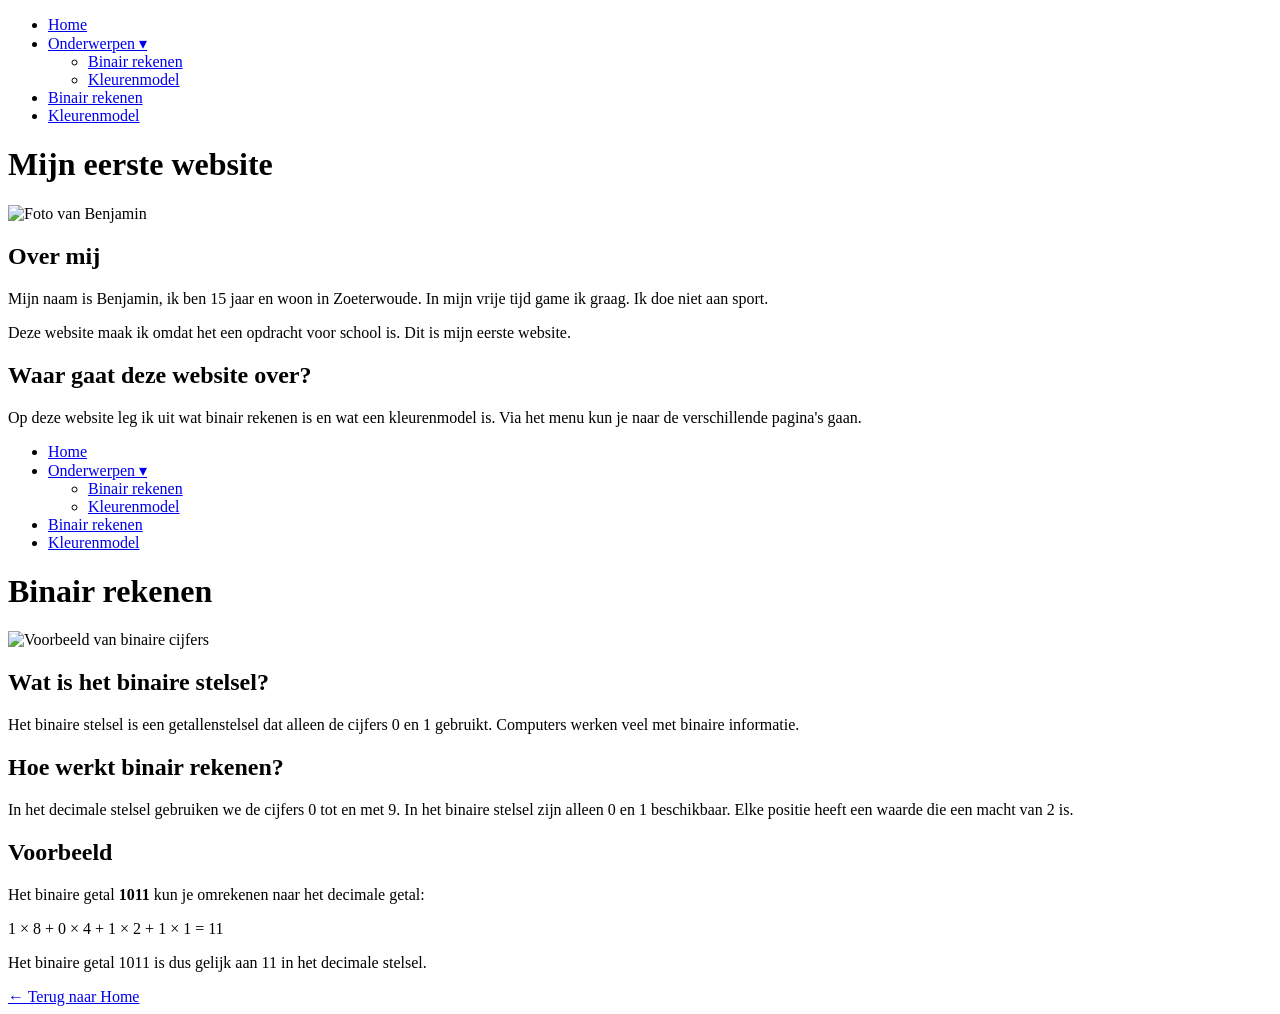
==== index.html @ 1ccac8a2 "Refactor index.html structure and content" ====
<!DOCTYPE html>
<html lang="nl">
<head>
    <meta charset="UTF-8">
    <meta name="viewport" content="width=device-width, initial-scale=1.0">
    <title>Mijn eerste website - Benjamin</title>
    <link rel="stylesheet" type="text/css" href="opmaak.css">
</head>
<body>
    <!-- Dit is het bovenmenu van de website -->
    <nav class="menu">
        <ul>
            <li><a href="index.html">Home</a></li>

            <!-- Dit is het dropdownmenu met de twee onderwerpen -->
            <li class="dropdown">
                <a href="#">Onderwerpen ▾</a>
                <ul class="dropdown-content">
                    <li><a href="binairstelsel.html">Binair rekenen</a></li>
                    <li><a href="kleurmodellen.html">Kleurenmodel</a></li>
                </ul>
            </li>

            <li><a href="binairstelsel.html">Binair rekenen</a></li>
            <li><a href="kleurmodellen.html">Kleurenmodel</a></li>
        </ul>
    </nav>

    <!-- Dit is de inhoud van de homepage -->
    <main class="container">
        <h1>Mijn eerste website</h1>

        <img src="afbeeldingen/benjamin.jpg" alt="Foto van Benjamin" class="foto">

        <h2>Over mij</h2>
        <p>
            Mijn naam is Benjamin, ik ben 15 jaar en woon in Zoeterwoude.
            In mijn vrije tijd game ik graag. Ik doe niet aan sport.
        </p>

        <p>
            Deze website maak ik omdat het een opdracht voor school is.
            Dit is mijn eerste website.
        </p>

        <h2>Waar gaat deze website over?</h2>
        <p>
            Op deze website leg ik uit wat binair rekenen is en wat
            een kleurenmodel is. Via het menu kun je naar de verschillende
            pagina's gaan.
        </p>
        <!DOCTYPE html>
<html lang="nl">
<head>
    <meta charset="UTF-8">
    <meta name="viewport" content="width=device-width, initial-scale=1.0">
    <title>Binair rekenen - Benjamin</title>
    <link rel="stylesheet" type="text/css" href="opmaak.css">
</head>
<body>
    <!-- Dit is het bovenmenu van de website -->
    <nav class="menu">
        <ul>
            <li><a href="index.html">Home</a></li>

            <!-- Dit is het dropdownmenu met de twee onderwerpen -->
            <li class="dropdown">
                <a href="#">Onderwerpen ▾</a>
                <ul class="dropdown-content">
                    <li><a href="binairstelsel.html">Binair rekenen</a></li>
                    <li><a href="kleurmodellen.html">Kleurenmodel</a></li>
                </ul>
            </li>

            <li><a href="binairstelsel.html">Binair rekenen</a></li>
            <li><a href="kleurmodellen.html">Kleurenmodel</a></li>
        </ul>
    </nav>

    <!-- Dit is de inhoud van de pagina over binair rekenen -->
    <main class="container">
        <h1>Binair rekenen</h1>

        <img src="afbeeldingen/binair.jpg" alt="Voorbeeld van binaire cijfers" class="onderwerp-foto">

        <h2>Wat is het binaire stelsel?</h2>
        <p>
            Het binaire stelsel is een getallenstelsel dat alleen de cijfers
            0 en 1 gebruikt. Computers werken veel met binaire informatie.
        </p>

        <h2>Hoe werkt binair rekenen?</h2>
        <p>
            In het decimale stelsel gebruiken we de cijfers 0 tot en met 9.
            In het binaire stelsel zijn alleen 0 en 1 beschikbaar.
            Elke positie heeft een waarde die een macht van 2 is.
        </p>

        <h2>Voorbeeld</h2>
        <p>
            Het binaire getal <strong>1011</strong> kun je omrekenen naar
            het decimale getal:
        </p>

        <p class="voorbeeld">
            1 × 8 + 0 × 4 + 1 × 2 + 1 × 1 = 11
        </p>

        <p>
            Het binaire getal 1011 is dus gelijk aan 11 in het decimale stelsel.
        </p>

        <!-- Link terug naar de homepage -->
        <a class="terug-link" href="index.html">← Terug naar Home</a>
    </main>
</body>
</html>
    </main>
</body>
</html>
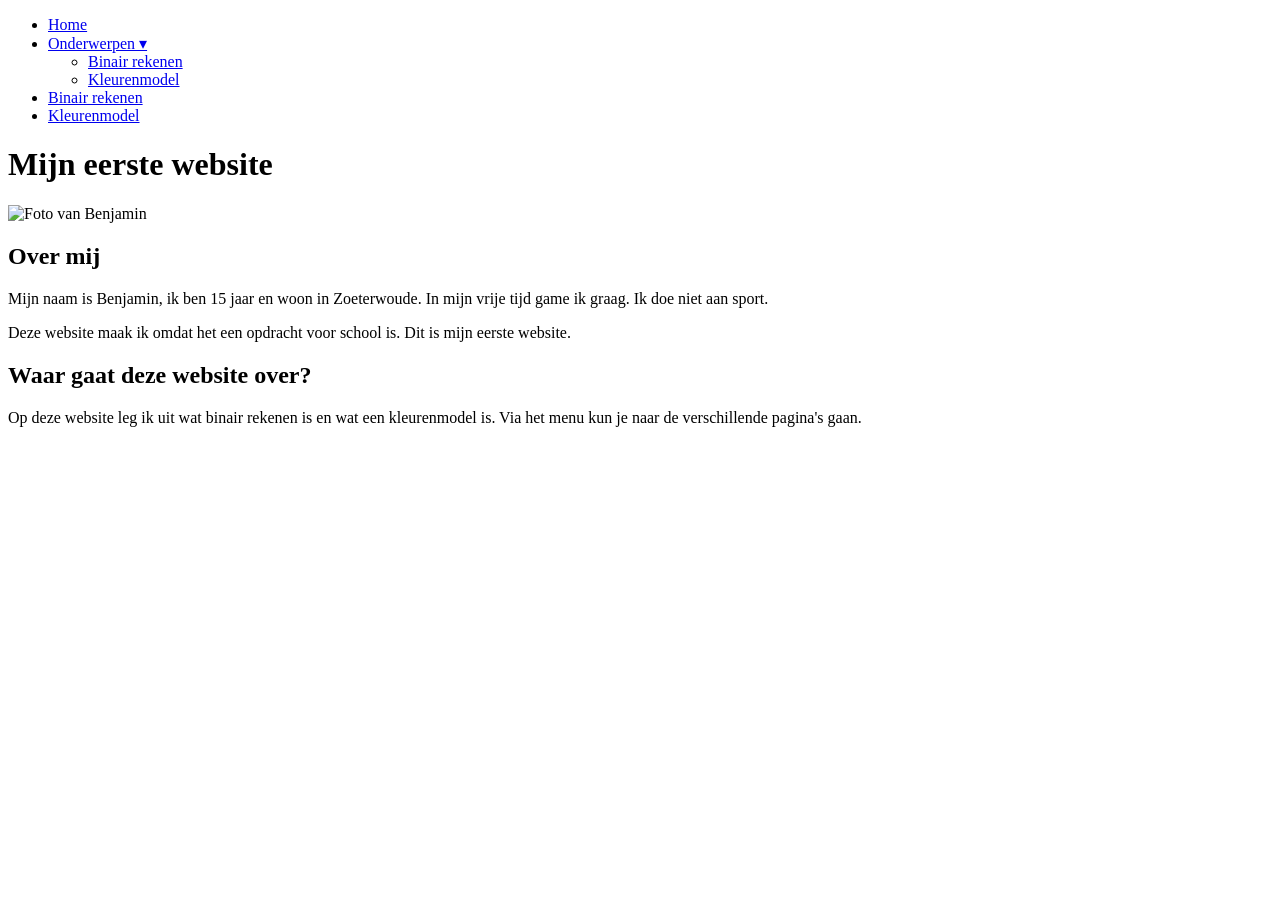
==== commit 5fa0e7a5: "Update index.html" ====
--- a/index.html
+++ b/index.html
@@ -49,73 +49,6 @@
             een kleurenmodel is. Via het menu kun je naar de verschillende
             pagina's gaan.
         </p>
-        <!DOCTYPE html>
-<html lang="nl">
-<head>
-    <meta charset="UTF-8">
-    <meta name="viewport" content="width=device-width, initial-scale=1.0">
-    <title>Binair rekenen - Benjamin</title>
-    <link rel="stylesheet" type="text/css" href="opmaak.css">
-</head>
-<body>
-    <!-- Dit is het bovenmenu van de website -->
-    <nav class="menu">
-        <ul>
-            <li><a href="index.html">Home</a></li>
-
-            <!-- Dit is het dropdownmenu met de twee onderwerpen -->
-            <li class="dropdown">
-                <a href="#">Onderwerpen ▾</a>
-                <ul class="dropdown-content">
-                    <li><a href="binairstelsel.html">Binair rekenen</a></li>
-                    <li><a href="kleurmodellen.html">Kleurenmodel</a></li>
-                </ul>
-            </li>
-
-            <li><a href="binairstelsel.html">Binair rekenen</a></li>
-            <li><a href="kleurmodellen.html">Kleurenmodel</a></li>
-        </ul>
-    </nav>
-
-    <!-- Dit is de inhoud van de pagina over binair rekenen -->
-    <main class="container">
-        <h1>Binair rekenen</h1>
-
-        <img src="afbeeldingen/binair.jpg" alt="Voorbeeld van binaire cijfers" class="onderwerp-foto">
-
-        <h2>Wat is het binaire stelsel?</h2>
-        <p>
-            Het binaire stelsel is een getallenstelsel dat alleen de cijfers
-            0 en 1 gebruikt. Computers werken veel met binaire informatie.
-        </p>
-
-        <h2>Hoe werkt binair rekenen?</h2>
-        <p>
-            In het decimale stelsel gebruiken we de cijfers 0 tot en met 9.
-            In het binaire stelsel zijn alleen 0 en 1 beschikbaar.
-            Elke positie heeft een waarde die een macht van 2 is.
-        </p>
-
-        <h2>Voorbeeld</h2>
-        <p>
-            Het binaire getal <strong>1011</strong> kun je omrekenen naar
-            het decimale getal:
-        </p>
-
-        <p class="voorbeeld">
-            1 × 8 + 0 × 4 + 1 × 2 + 1 × 1 = 11
-        </p>
-
-        <p>
-            Het binaire getal 1011 is dus gelijk aan 11 in het decimale stelsel.
-        </p>
-
-        <!-- Link terug naar de homepage -->
-        <a class="terug-link" href="index.html">← Terug naar Home</a>
     </main>
 </body>
 </html>
-    </main>
-</body>
-</html>
-
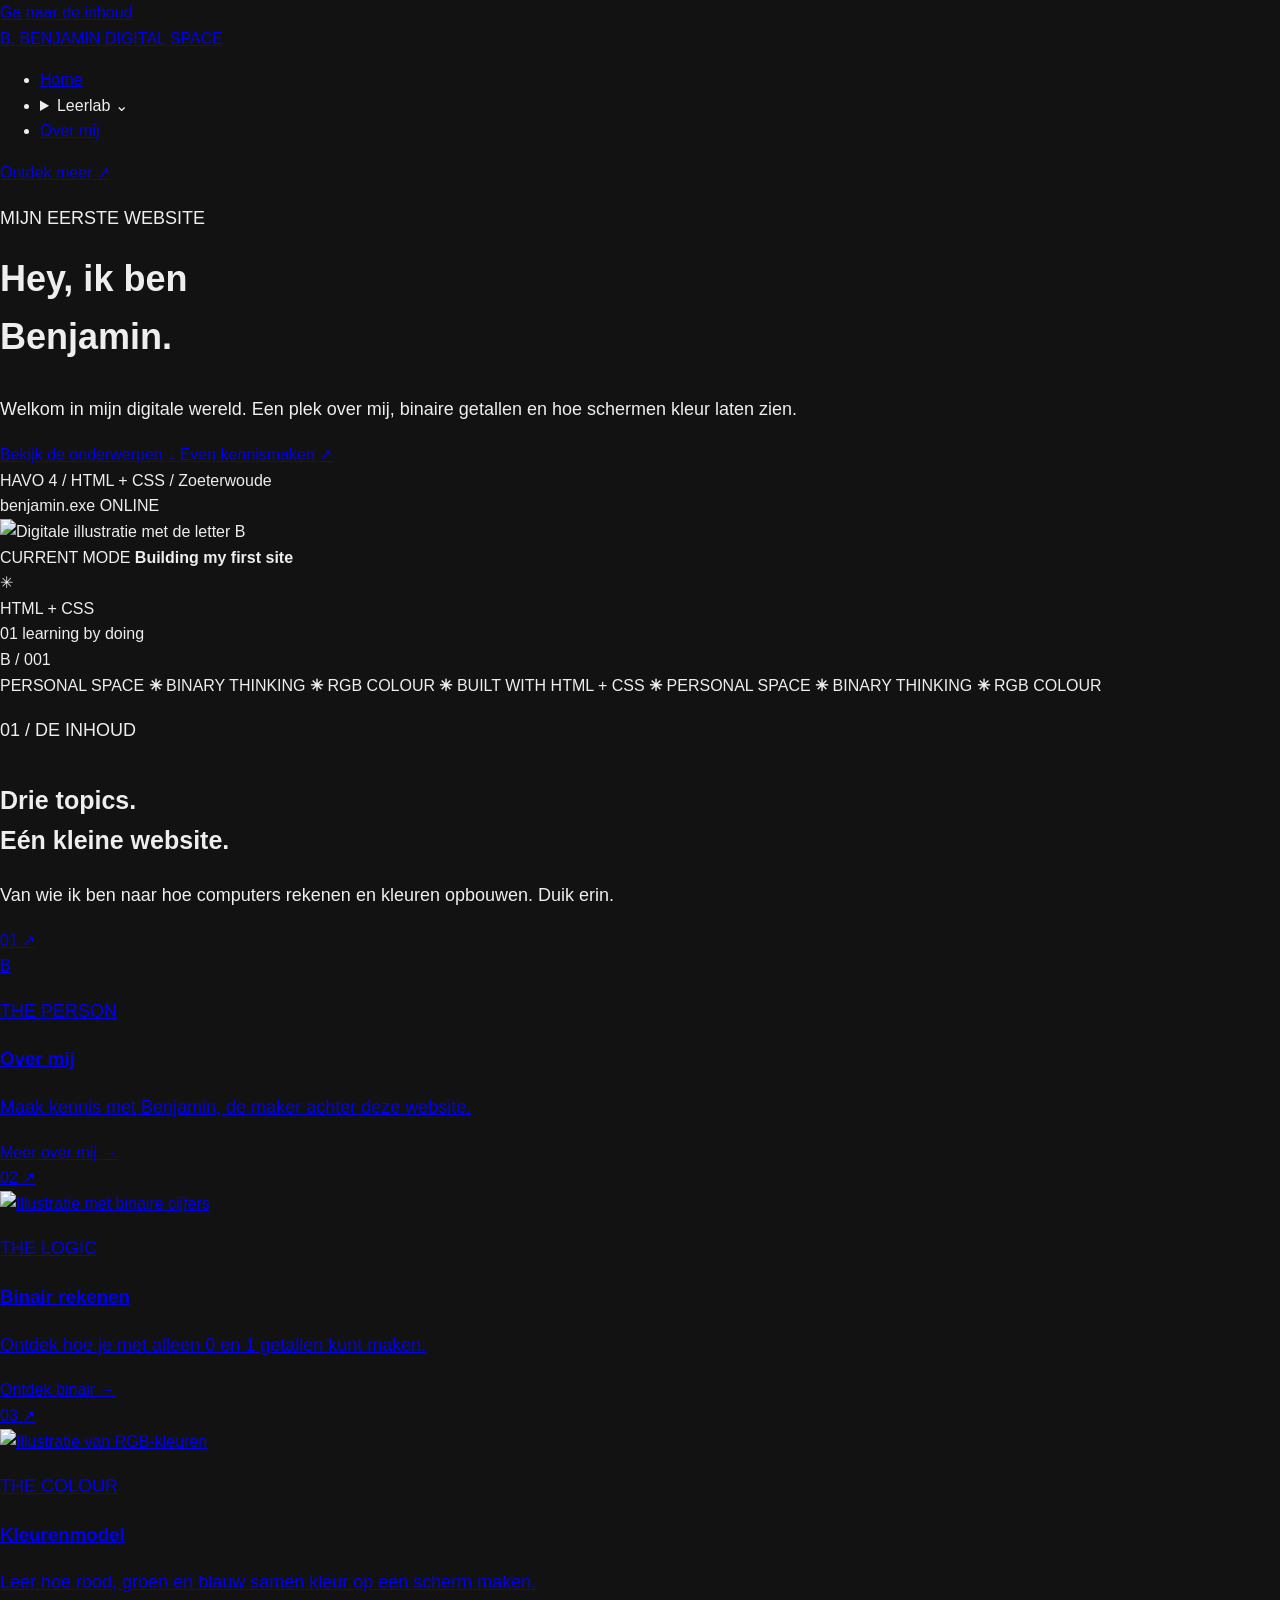
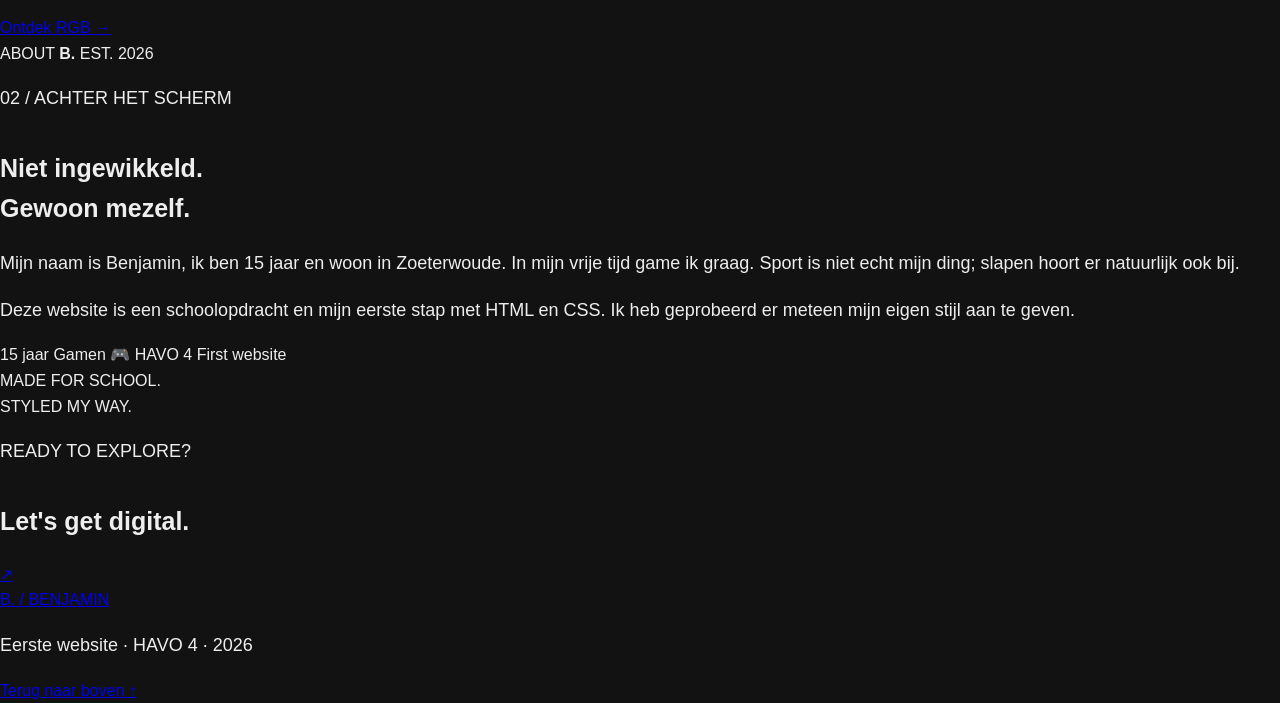
==== commit 649b6cd6: "Revise index.html for better structure and SEO Updated the HTML structure, added meta description, a" ====
--- a/index.html
+++ b/index.html
@@ -3,52 +3,376 @@
 <head>
     <meta charset="UTF-8">
     <meta name="viewport" content="width=device-width, initial-scale=1.0">
-    <title>Mijn eerste website - Benjamin</title>
+    <meta name="description" content="De eerste website van Benjamin: over mij, binair rekenen en RGB-kleurenmodellen.">
+    <title>Benjamin — mijn digitale wereld</title>
+
+    <!-- Link naar het aparte CSS-bestand -->
     <link rel="stylesheet" type="text/css" href="opmaak.css">
 </head>
 <body>
-    <!-- Dit is het bovenmenu van de website -->
-    <nav class="menu">
-        <ul>
-            <li><a href="index.html">Home</a></li>
-
-            <!-- Dit is het dropdownmenu met de twee onderwerpen -->
-            <li class="dropdown">
-                <a href="#">Onderwerpen ▾</a>
-                <ul class="dropdown-content">
-                    <li><a href="binairstelsel.html">Binair rekenen</a></li>
-                    <li><a href="kleurmodellen.html">Kleurenmodel</a></li>
-                </ul>
-            </li>
-
-            <li><a href="binairstelsel.html">Binair rekenen</a></li>
-            <li><a href="kleurmodellen.html">Kleurenmodel</a></li>
-        </ul>
-    </nav>
-
-    <!-- Dit is de inhoud van de homepage -->
-    <main class="container">
-        <h1>Mijn eerste website</h1>
-
-        <img src="afbeeldingen/benjamin.jpg" alt="Foto van Benjamin" class="foto">
-
-        <h2>Over mij</h2>
-        <p>
-            Mijn naam is Benjamin, ik ben 15 jaar en woon in Zoeterwoude.
-            In mijn vrije tijd game ik graag. Ik doe niet aan sport.
-        </p>
-
-        <p>
-            Deze website maak ik omdat het een opdracht voor school is.
-            Dit is mijn eerste website.
-        </p>
-
-        <h2>Waar gaat deze website over?</h2>
-        <p>
-            Op deze website leg ik uit wat binair rekenen is en wat
-            een kleurenmodel is. Via het menu kun je naar de verschillende
-            pagina's gaan.
-        </p>
+
+    <!-- Link waarmee je direct naar de inhoud kunt gaan -->
+    <a class="skip-link" href="#inhoud">Ga naar de inhoud</a>
+
+    <!-- Het bovenmenu van de website -->
+    <header class="site-header">
+        <nav class="nav container-wide" aria-label="Hoofdnavigatie">
+
+            <a class="brand" href="index.html">
+                <span class="brand-mark">B<span>.</span></span>
+                <span class="brand-name">
+                    BENJAMIN
+                    <span class="brand-caption">DIGITAL SPACE</span>
+                </span>
+            </a>
+
+            <ul class="nav-links">
+                <li>
+                    <a class="nav-link active" href="index.html">
+                        Home
+                    </a>
+                </li>
+
+                <!-- Dropdownmenu met de twee onderwerpen -->
+                <li class="nav-dropdown">
+                    <details class="dropdown">
+                        <summary class="nav-link">
+                            Leerlab
+                            <span class="chevron" aria-hidden="true">⌄</span>
+                        </summary>
+
+                        <ul class="dropdown-menu">
+                            <li>
+                                <a href="binairstelsel.html">
+                                    <span class="dropdown-icon">01</span>
+                                    <span>
+                                        <strong>Binair rekenen</strong>
+                                        <small>Denken in nullen en enen</small>
+                                    </span>
+                                </a>
+                            </li>
+
+                            <li>
+                                <a href="kleurmodellen.html">
+                                    <span class="dropdown-icon">02</span>
+                                    <span>
+                                        <strong>Kleurenmodel</strong>
+                                        <small>Hoe RGB kleur maakt</small>
+                                    </span>
+                                </a>
+                            </li>
+                        </ul>
+                    </details>
+                </li>
+
+                <li>
+                    <a class="nav-link" href="#over">Over mij</a>
+                </li>
+            </ul>
+
+            <a class="nav-cta" href="#onderwerpen">
+                Ontdek meer <span aria-hidden="true">↗</span>
+            </a>
+
+        </nav>
+    </header>
+
+    <main id="inhoud">
+
+        <!-- Introductie op de homepage -->
+        <section class="hero container-wide">
+
+            <div class="hero-copy">
+                <p class="eyebrow">
+                    <span class="status-dot"></span>
+                    MIJN EERSTE WEBSITE
+                    <span class="eyebrow-line"></span>
+                </p>
+
+                <h1>
+                    Hey, ik ben<br>
+                    <span class="gradient-text">Benjamin.</span>
+                </h1>
+
+                <p class="hero-lead">
+                    Welkom in mijn digitale wereld.
+                    Een plek over mij, binaire getallen en hoe schermen
+                    kleur laten zien.
+                </p>
+
+                <div class="hero-actions">
+                    <a class="button button-primary" href="#onderwerpen">
+                        Bekijk de onderwerpen <span aria-hidden="true">↓</span>
+                    </a>
+
+                    <a class="text-link" href="#over">
+                        Even kennismaken <span aria-hidden="true">↗</span>
+                    </a>
+                </div>
+
+                <div class="hero-meta">
+                    <span class="meta-line"></span>
+                    <span>HAVO 4</span>
+                    <span class="meta-separator">/</span>
+                    <span>HTML + CSS</span>
+                    <span class="meta-separator">/</span>
+                    <span>Zoeterwoude</span>
+                </div>
+            </div>
+
+            <!-- Decoratieve kaart met een eigen digitale illustratie -->
+            <div class="hero-art-wrap"
+                 aria-label="Digitale illustratie"
+                 role="img">
+
+                <div class="orbit orbit-one"></div>
+                <div class="orbit orbit-two"></div>
+                <div class="hero-glow"></div>
+
+                <div class="hero-art-card">
+
+                    <div class="art-card-top">
+                        <span class="window-dots">
+                            <i></i><i></i><i></i>
+                        </span>
+
+                        <span>benjamin.exe</span>
+                        <span class="live-label">ONLINE</span>
+                    </div>
+
+                    <img
+                        src="afbeeldingen/benjamin-visual.svg"
+                        alt="Digitale illustratie met de letter B"
+                    >
+
+                    <div class="art-card-bottom">
+                        <div>
+                            <span class="small-label">CURRENT MODE</span>
+                            <strong>Building my first site</strong>
+                        </div>
+
+                        <span class="sparkle">✳</span>
+                    </div>
+
+                </div>
+
+                <div class="floating-chip chip-top">
+                    <span class="chip-pip"></span>
+                    HTML <span class="chip-plus">+</span> CSS
+                </div>
+
+                <div class="floating-chip chip-bottom">
+                    <span class="binary-mini">01</span>
+                    learning by doing
+                </div>
+
+                <div class="hero-index">B / 001</div>
+            </div>
+
+        </section>
+
+        <!-- Balk met de onderwerpen van de website -->
+        <section class="ticker" aria-label="Websiteonderwerpen">
+            <div class="ticker-track">
+                <span>PERSONAL SPACE</span>
+                <b>✳</b>
+                <span>BINARY THINKING</span>
+                <b>✳</b>
+                <span>RGB COLOUR</span>
+                <b>✳</b>
+                <span>BUILT WITH HTML + CSS</span>
+                <b>✳</b>
+                <span>PERSONAL SPACE</span>
+                <b>✳</b>
+                <span>BINARY THINKING</span>
+                <b>✳</b>
+                <span>RGB COLOUR</span>
+            </div>
+        </section>
+
+        <!-- Kaarten waarmee je naar de verschillende pagina's gaat -->
+        <section class="section container-wide" id="onderwerpen">
+
+            <div class="section-heading">
+                <div>
+                    <p class="eyebrow">01 / DE INHOUD</p>
+                    <h2>
+                        Drie topics.<br>
+                        <span class="muted-heading">Eén kleine website.</span>
+                    </h2>
+                </div>
+
+                <p class="section-intro">
+                    Van wie ik ben naar hoe computers rekenen
+                    en kleuren opbouwen. Duik erin.
+                </p>
+            </div>
+
+            <div class="topic-grid">
+
+                <!-- Kaart over mij -->
+                <a class="topic-card topic-personal" href="#over">
+                    <div class="card-topline">
+                        <span class="card-number">01</span>
+                        <span class="card-arrow">↗</span>
+                    </div>
+
+                    <div class="personal-emblem">
+                        <span>B</span>
+                        <i></i><i></i><i></i>
+                    </div>
+
+                    <div class="topic-card-copy">
+                        <p class="card-kicker">THE PERSON</p>
+                        <h3>Over mij</h3>
+                        <p>
+                            Maak kennis met Benjamin, de maker
+                            achter deze website.
+                        </p>
+                        <span class="card-cta">
+                            Meer over mij <b>→</b>
+                        </span>
+                    </div>
+                </a>
+
+                <!-- Kaart over binair rekenen -->
+                <a class="topic-card topic-binary"
+                   href="binairstelsel.html">
+
+                    <div class="card-topline">
+                        <span class="card-number">02</span>
+                        <span class="card-arrow">↗</span>
+                    </div>
+
+                    <div class="binary-art">
+                        <img
+                            src="afbeeldingen/binair-visual.svg"
+                            alt="Illustratie met binaire cijfers"
+                        >
+                    </div>
+
+                    <div class="topic-card-copy">
+                        <p class="card-kicker">THE LOGIC</p>
+                        <h3>Binair rekenen</h3>
+                        <p>
+                            Ontdek hoe je met alleen 0 en 1
+                            getallen kunt maken.
+                        </p>
+                        <span class="card-cta">
+                            Ontdek binair <b>→</b>
+                        </span>
+                    </div>
+                </a>
+
+                <!-- Kaart over het RGB-kleurenmodel -->
+                <a class="topic-card topic-colour"
+                   href="kleurmodellen.html">
+
+                    <div class="card-topline">
+                        <span class="card-number">03</span>
+                        <span class="card-arrow">↗</span>
+                    </div>
+
+                    <div class="rgb-art">
+                        <img
+                            src="afbeeldingen/rgb-visual.svg"
+                            alt="Illustratie van RGB-kleuren"
+                        >
+                    </div>
+
+                    <div class="topic-card-copy">
+                        <p class="card-kicker">THE COLOUR</p>
+                        <h3>Kleurenmodel</h3>
+                        <p>
+                            Leer hoe rood, groen en blauw samen
+                            kleur op een scherm maken.
+                        </p>
+                        <span class="card-cta">
+                            Ontdek RGB <b>→</b>
+                        </span>
+                    </div>
+                </a>
+
+            </div>
+        </section>
+
+        <!-- Persoonlijke informatie over Benjamin -->
+        <section class="about-section" id="over">
+            <div class="about-inner container-wide">
+
+                <div class="about-stamp">
+                    <span>ABOUT</span>
+                    <strong>B.</strong>
+                    <span>EST. 2026</span>
+                </div>
+
+                <div class="about-copy">
+                    <p class="eyebrow">02 / ACHTER HET SCHERM</p>
+
+                    <h2>
+                        Niet ingewikkeld.<br>
+                        <span class="gradient-text">Gewoon mezelf.</span>
+                    </h2>
+
+                    <p>
+                        Mijn naam is Benjamin, ik ben 15 jaar en woon
+                        in Zoeterwoude. In mijn vrije tijd game ik graag.
+                        Sport is niet echt mijn ding; slapen hoort er
+                        natuurlijk ook bij.
+                    </p>
+
+                    <p>
+                        Deze website is een schoolopdracht en mijn
+                        eerste stap met HTML en CSS. Ik heb geprobeerd
+                        er meteen mijn eigen stijl aan te geven.
+                    </p>
+
+                    <div class="about-tags">
+                        <span>15 jaar</span>
+                        <span>Gamen 🎮</span>
+                        <span>HAVO 4</span>
+                        <span>First website</span>
+                    </div>
+                </div>
+
+                <div class="about-side-note">
+                    <span class="side-line"></span>
+                    <span>MADE FOR SCHOOL.<br>STYLED MY WAY.</span>
+                </div>
+
+            </div>
+        </section>
+
+        <!-- Afsluitend onderdeel met een link naar de volgende pagina -->
+        <section class="closing-cta container-wide">
+            <div>
+                <p class="eyebrow">READY TO EXPLORE?</p>
+                <h2>
+                    Let's get <span class="gradient-text">digital.</span>
+                </h2>
+            </div>
+
+            <a class="round-link"
+               href="binairstelsel.html"
+               aria-label="Ga naar binair rekenen">↗</a>
+        </section>
+
     </main>
+
+    <!-- Voettekst -->
+    <footer class="site-footer">
+        <div class="container-wide footer-inner">
+            <a class="footer-brand" href="index.html">
+                B<span>.</span> / BENJAMIN
+            </a>
+
+            <p>Eerste website · HAVO 4 · 2026</p>
+
+            <a href="#inhoud" class="back-top">
+                Terug naar boven ↑
+            </a>
+        </div>
+    </footer>
+
 </body>
 </html>
--- a/opmaak.css
+++ b/opmaak.css
@@ -0,0 +1,144 @@
+/* Dit bestand bepaalt de opmaak van alle pagina's */
+
+/* Algemene opmaak van de hele website */
+body {
+    margin: 0;
+    font-family: Arial, sans-serif;
+    background-color: #121212;
+    color: #eeeeee;
+    line-height: 1.6;
+}
+
+/* De inhoud van de pagina krijgt een maximale breedte */
+.container {
+    max-width: 900px;
+    margin: 40px auto;
+    padding: 0 25px 40px;
+}
+
+/* Opmaak van de koppen */
+h1 {
+    margin-top: 0;
+    font-size: 36px;
+}
+
+h2 {
+    margin-top: 35px;
+    font-size: 25px;
+}
+
+/* Opmaak van gewone tekst */
+p {
+    font-size: 18px;
+}
+
+/* Afbeelding op de homepage */
+.foto {
+    display: block;
+    width: 220px;
+    max-width: 100%;
+    height: auto;
+    margin: 20px 0 30px;
+    border-radius: 12px;
+}
+
+/* Afbeeldingen op de onderwerp-pagina's */
+.onderwerp-foto {
+    display: block;
+    width: 500px;
+    max-width: 100%;
+    height: auto;
+    margin: 20px 0 30px;
+    border-radius: 12px;
+}
+
+/* Het bovenmenu */
+.menu {
+    background-color: #1e1e1e;
+    border-bottom: 1px solid #333333;
+}
+
+/* De lijst van het menu */
+.menu ul {
+    list-style-type: none;
+    margin: 0;
+    padding: 0;
+    display: flex;
+}
+
+/* Ieder onderdeel van het menu */
+.menu li {
+    position: relative;
+}
+
+/* De links in het menu */
+.menu a {
+    display: block;
+    color: #ffffff;
+    text-decoration: none;
+    padding: 14px 18px;
+}
+
+/* De kleur verandert als je over een menu-link gaat */
+.menu a:hover {
+    background-color: #333333;
+}
+
+/* Het dropdownmenu staat eerst verborgen */
+.dropdown-content {
+    display: none !important;
+    position: absolute;
+    top: 100%;
+    left: 0;
+    min-width: 190px;
+    background-color: #1e1e1e;
+    box-shadow: 0 8px 16px rgba(0, 0, 0, 0.4);
+    z-index: 10;
+    flex-direction: column;
+}
+
+/* Het dropdownmenu wordt zichtbaar als je eroverheen gaat */
+.dropdown:hover .dropdown-content {
+    display: flex !important;
+}
+
+/* De onderdelen van het dropdownmenu */
+.dropdown-content li {
+    width: 100%;
+}
+
+/* Een opvallend voorbeeld */
+.voorbeeld {
+    background-color: #1e1e1e;
+    border-left: 4px solid #777777;
+    padding: 15px;
+    border-radius: 6px;
+}
+
+/* Link terug naar de homepage */
+.terug-link {
+    display: inline-block;
+    margin-top: 25px;
+    color: #ffffff;
+    text-decoration: none;
+    border: 1px solid #555555;
+    padding: 10px 15px;
+    border-radius: 6px;
+}
+
+/* Opmaak als je over de teruglink gaat */
+.terug-link:hover {
+    background-color: #333333;
+}
+
+/* Op kleinere schermen wordt het menu onder elkaar gezet */
+@media (max-width: 700px) {
+    .menu ul {
+        flex-direction: column;
+    }
+
+    .dropdown-content {
+        position: static;
+        box-shadow: none;
+    }
+}
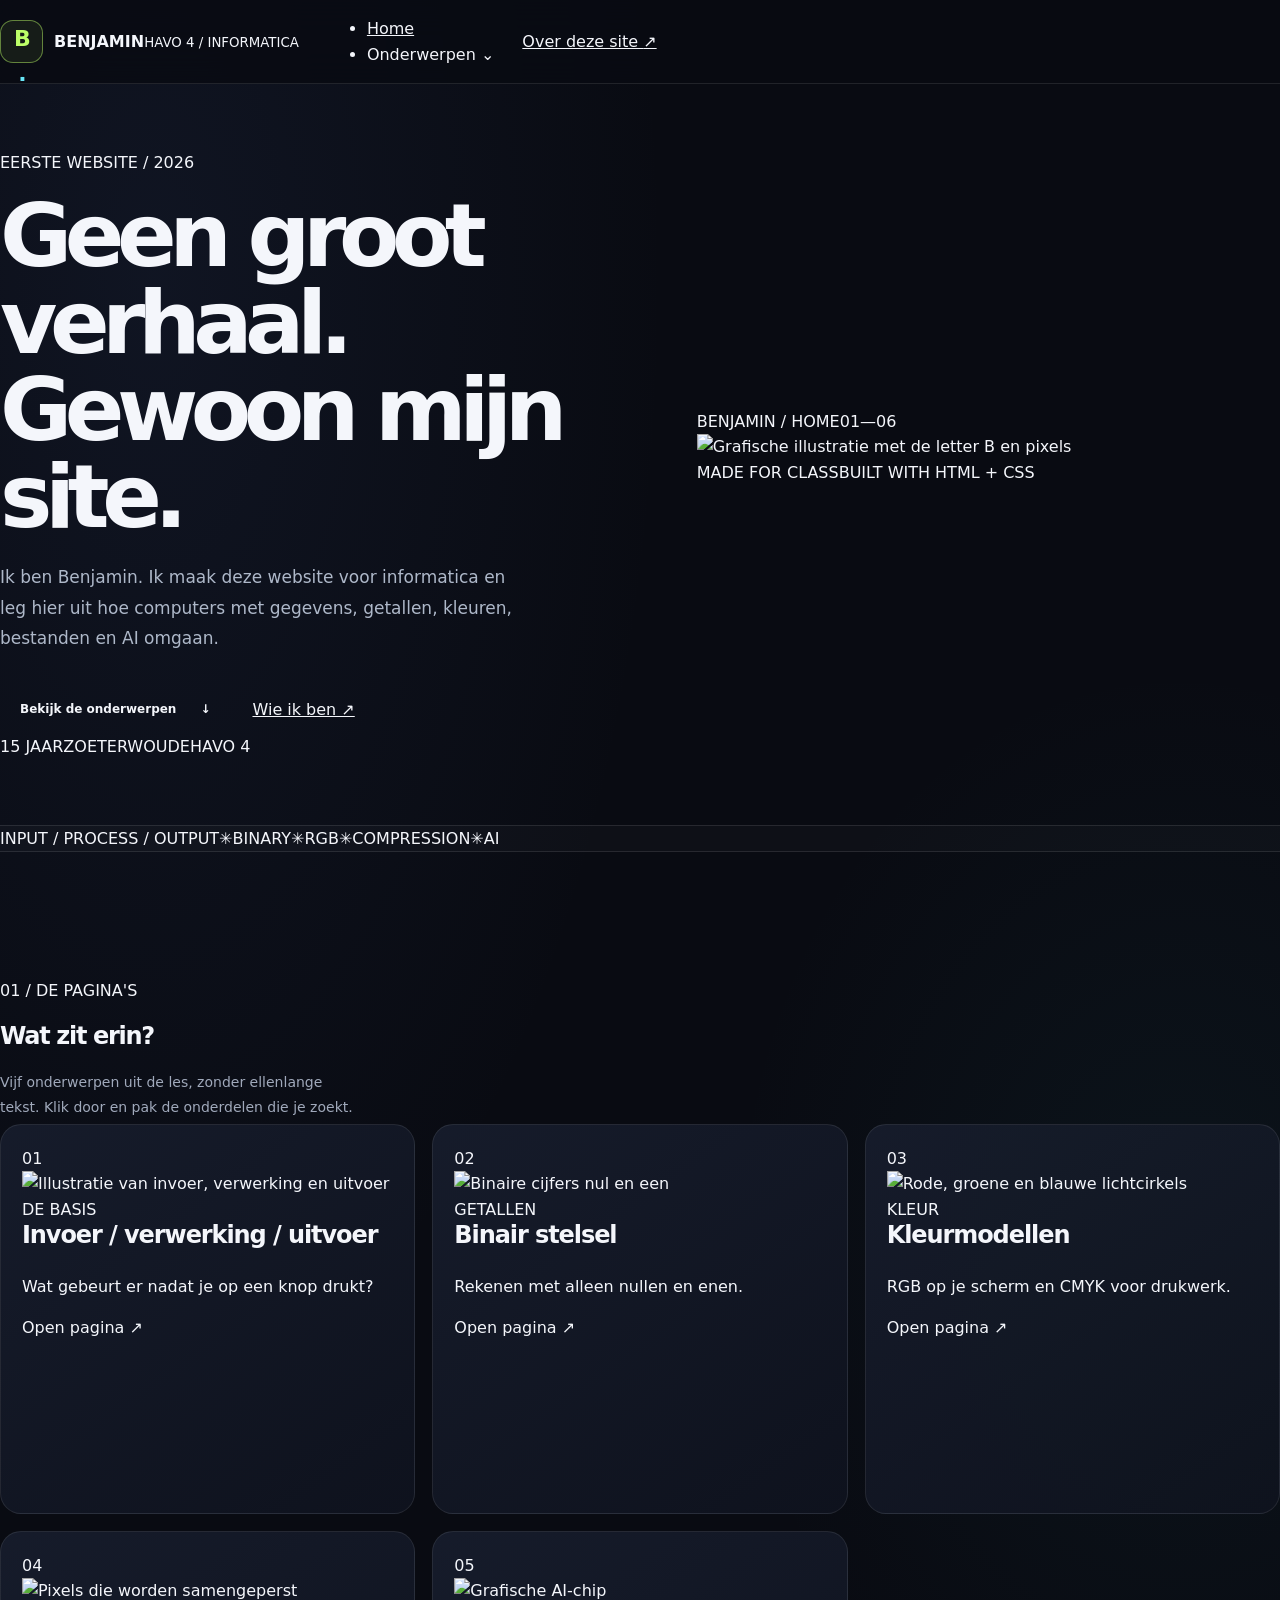
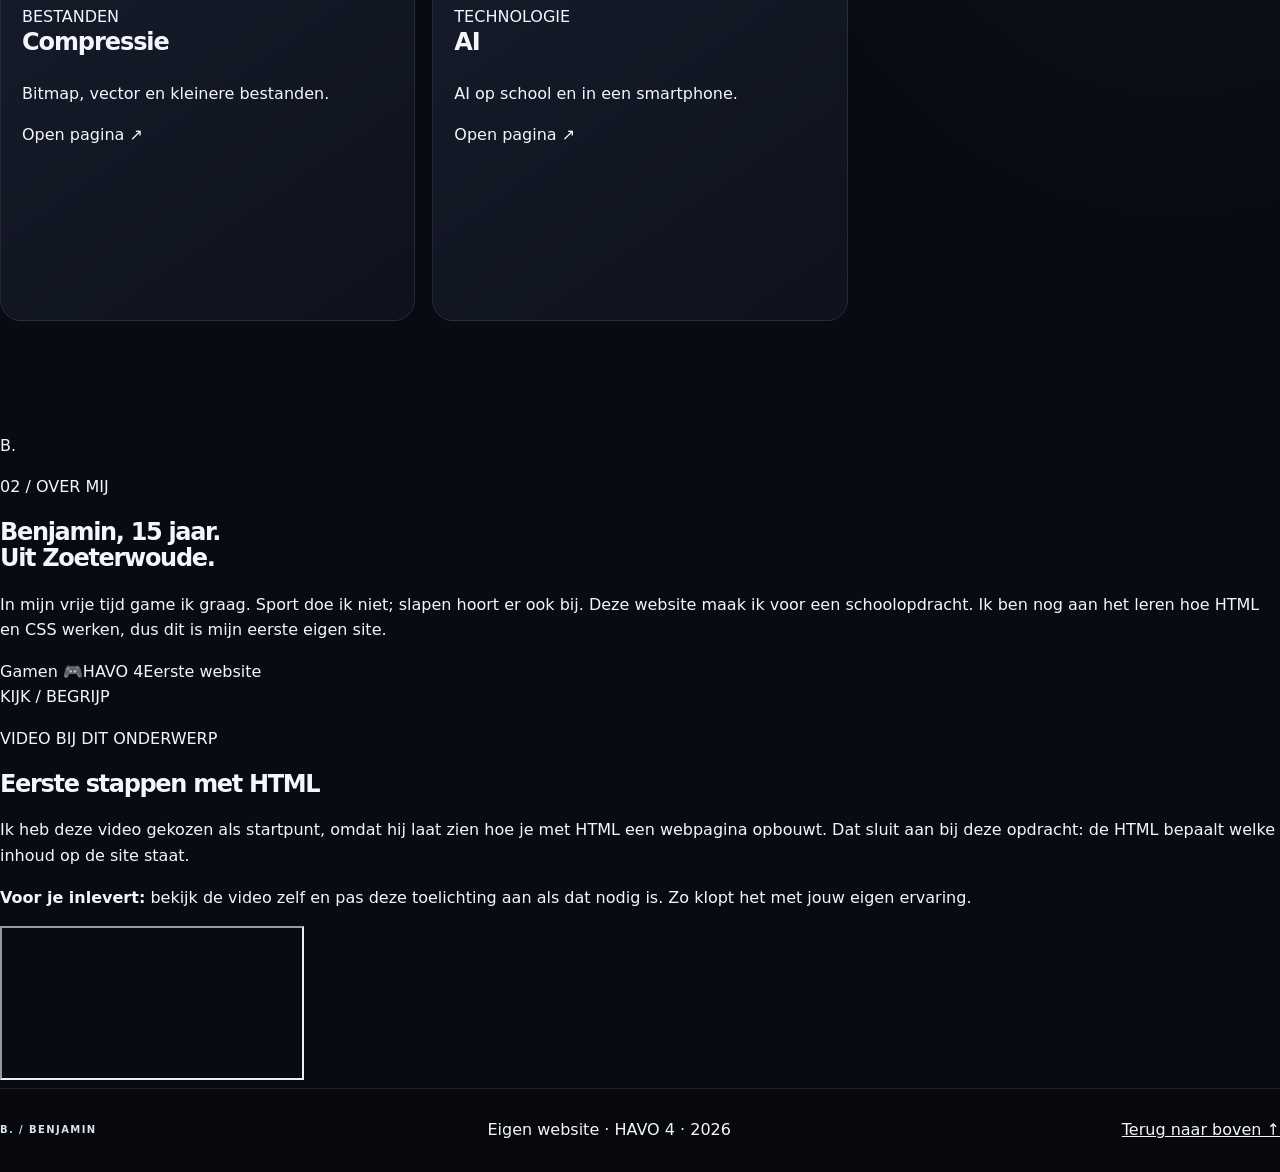
==== commit 17bd98d5: "Revise homepage structure and content Updated the content and structure of the homepage, including n" ====
--- a/index.html
+++ b/index.html
@@ -1,378 +1,83 @@
 <!DOCTYPE html>
 <html lang="nl">
 <head>
-    <meta charset="UTF-8">
-    <meta name="viewport" content="width=device-width, initial-scale=1.0">
-    <meta name="description" content="De eerste website van Benjamin: over mij, binair rekenen en RGB-kleurenmodellen.">
-    <title>Benjamin — mijn digitale wereld</title>
+  <meta charset="UTF-8">
+  <meta name="viewport" content="width=device-width, initial-scale=1.0">
+  <meta name="description" content="De eerste website van Benjamin uit Zoeterwoude: informatica-onderwerpen en een korte introductie.">
+  <title>Home | Benjamin</title>
+  <!-- Alle pagina's gebruiken hetzelfde CSS-bestand -->
+  <link rel="stylesheet" href="opmaak.css">
+</head>
+<body id="top">
+    <!-- Hoofdnavigatie: de onderwerpen staan in een dropdownmenu -->
+    <header class="site-header">
+      <nav class="nav shell" aria-label="Hoofdnavigatie">
+        <a class="brand" href="index.html" aria-label="Benjamin, naar home"><span class="brand-mark">B<span>.</span></span><span><strong>BENJAMIN</strong><small>HAVO 4 / INFORMATICA</small></span></a>
+        <ul class="nav-main">
+          <li><a class="nav-home current" href="index.html">Home</a></li>
+          <li class="nav-drop">
+            <details class="dropdown">
+              <summary>Onderwerpen <span aria-hidden="true">⌄</span></summary>
+              <ul class="dropdown-menu">
+                    <li><a href="invoer-verwerking-uitvoer.html">Invoer · verwerking · uitvoer</a></li>
+                    <li><a href="binairstelsel.html">Binair stelsel</a></li>
+                    <li><a href="kleurmodellen.html">Kleurmodellen</a></li>
+                    <li><a href="compressie.html">Compressie</a></li>
+                    <li><a href="ai.html">AI</a></li>
+              </ul>
+            </details>
+          </li>
+        </ul>
+        <a class="nav-note" href="index.html#over">Over deze site <span aria-hidden="true">↗</span></a>
+      </nav>
+    </header>
+  <main>
+    <!-- Homepage: korte persoonlijke intro en links naar de onderwerpen -->
+    <section class="hero shell">
+      <div class="hero-text">
+        <p class="overline"><span class="live-dot"></span> EERSTE WEBSITE / 2026</p>
+        <h1>Geen groot verhaal.<br><span>Gewoon mijn site.</span></h1>
+        <p class="hero-lead">Ik ben Benjamin. Ik maak deze website voor informatica en leg hier uit hoe computers met gegevens, getallen, kleuren, bestanden en AI omgaan.</p>
+        <div class="hero-actions"><a class="button button-lime" href="#onderwerpen">Bekijk de onderwerpen <span>↓</span></a><a class="inline-link" href="#over">Wie ik ben ↗</a></div>
+        <div class="hero-data"><span>15 JAAR</span><i></i><span>ZOETERWOUDE</span><i></i><span>HAVO 4</span></div>
+      </div>
+      <div class="hero-visual"><div class="visual-top"><span>BENJAMIN / HOME</span><span>01—06</span></div><img src="afbeeldingen/benjamin.svg" alt="Grafische illustratie met de letter B en pixels"><div class="visual-bottom"><span>MADE FOR CLASS</span><span>BUILT WITH HTML + CSS</span></div></div>
+    </section>
 
-    <!-- Link naar het aparte CSS-bestand -->
-    <link rel="stylesheet" type="text/css" href="opmaak.css">
-</head>
-<body>
+    <section class="ticker" aria-label="Onderwerpen"><div class="ticker-inner"><span>INPUT / PROCESS / OUTPUT</span><b>✳</b><span>BINARY</span><b>✳</b><span>RGB</span><b>✳</b><span>COMPRESSION</span><b>✳</b><span>AI</span></div></section>
 
-    <!-- Link waarmee je direct naar de inhoud kunt gaan -->
-    <a class="skip-link" href="#inhoud">Ga naar de inhoud</a>
+    <section class="section shell" id="onderwerpen">
+      <div class="section-head"><div><p class="overline">01 / DE PAGINA'S</p><h2>Wat zit erin?</h2></div><p class="section-intro">Vijf onderwerpen uit de les, zonder ellenlange tekst. Klik door en pak de onderdelen die je zoekt.</p></div>
+      <div class="topic-grid">
+        <a class="topic-card" href="invoer-verwerking-uitvoer.html"><span class="card-number">01</span><img src="afbeeldingen/io.svg" alt="Illustratie van invoer, verwerking en uitvoer"><span class="card-tag">DE BASIS</span><h3>Invoer / verwerking / uitvoer</h3><p>Wat gebeurt er nadat je op een knop drukt?</p><span class="card-link">Open pagina ↗</span></a>
+        <a class="topic-card" href="binairstelsel.html"><span class="card-number">02</span><img src="afbeeldingen/binair.svg" alt="Binaire cijfers nul en een"><span class="card-tag">GETALLEN</span><h3>Binair stelsel</h3><p>Rekenen met alleen nullen en enen.</p><span class="card-link">Open pagina ↗</span></a>
+        <a class="topic-card" href="kleurmodellen.html"><span class="card-number">03</span><img src="afbeeldingen/rgb.svg" alt="Rode, groene en blauwe lichtcirkels"><span class="card-tag">KLEUR</span><h3>Kleurmodellen</h3><p>RGB op je scherm en CMYK voor drukwerk.</p><span class="card-link">Open pagina ↗</span></a>
+        <a class="topic-card" href="compressie.html"><span class="card-number">04</span><img src="afbeeldingen/compressie.svg" alt="Pixels die worden samengeperst"><span class="card-tag">BESTANDEN</span><h3>Compressie</h3><p>Bitmap, vector en kleinere bestanden.</p><span class="card-link">Open pagina ↗</span></a>
+        <a class="topic-card" href="ai.html"><span class="card-number">05</span><img src="afbeeldingen/ai.svg" alt="Grafische AI-chip"><span class="card-tag">TECHNOLOGIE</span><h3>AI</h3><p>AI op school en in een smartphone.</p><span class="card-link">Open pagina ↗</span></a>
+      </div>
+    </section>
 
-    <!-- Het bovenmenu van de website -->
-    <header class="site-header">
-        <nav class="nav container-wide" aria-label="Hoofdnavigatie">
+    <section class="about-strip" id="over"><div class="shell about-layout"><div class="about-badge">B<span>.</span></div><div><p class="overline">02 / OVER MIJ</p><h2>Benjamin, 15 jaar.<br><span>Uit Zoeterwoude.</span></h2><p>In mijn vrije tijd game ik graag. Sport doe ik niet; slapen hoort er ook bij. Deze website maak ik voor een schoolopdracht. Ik ben nog aan het leren hoe HTML en CSS werken, dus dit is mijn eerste eigen site.</p><div class="tag-row"><span>Gamen 🎮</span><span>HAVO 4</span><span>Eerste website</span></div></div></div></section>
 
-            <a class="brand" href="index.html">
-                <span class="brand-mark">B<span>.</span></span>
-                <span class="brand-name">
-                    BENJAMIN
-                    <span class="brand-caption">DIGITAL SPACE</span>
-                </span>
-            </a>
-
-            <ul class="nav-links">
-                <li>
-                    <a class="nav-link active" href="index.html">
-                        Home
-                    </a>
-                </li>
-
-                <!-- Dropdownmenu met de twee onderwerpen -->
-                <li class="nav-dropdown">
-                    <details class="dropdown">
-                        <summary class="nav-link">
-                            Leerlab
-                            <span class="chevron" aria-hidden="true">⌄</span>
-                        </summary>
-
-                        <ul class="dropdown-menu">
-                            <li>
-                                <a href="binairstelsel.html">
-                                    <span class="dropdown-icon">01</span>
-                                    <span>
-                                        <strong>Binair rekenen</strong>
-                                        <small>Denken in nullen en enen</small>
-                                    </span>
-                                </a>
-                            </li>
-
-                            <li>
-                                <a href="kleurmodellen.html">
-                                    <span class="dropdown-icon">02</span>
-                                    <span>
-                                        <strong>Kleurenmodel</strong>
-                                        <small>Hoe RGB kleur maakt</small>
-                                    </span>
-                                </a>
-                            </li>
-                        </ul>
-                    </details>
-                </li>
-
-                <li>
-                    <a class="nav-link" href="#over">Over mij</a>
-                </li>
-            </ul>
-
-            <a class="nav-cta" href="#onderwerpen">
-                Ontdek meer <span aria-hidden="true">↗</span>
-            </a>
-
-        </nav>
-    </header>
-
-    <main id="inhoud">
-
-        <!-- Introductie op de homepage -->
-        <section class="hero container-wide">
-
-            <div class="hero-copy">
-                <p class="eyebrow">
-                    <span class="status-dot"></span>
-                    MIJN EERSTE WEBSITE
-                    <span class="eyebrow-line"></span>
-                </p>
-
-                <h1>
-                    Hey, ik ben<br>
-                    <span class="gradient-text">Benjamin.</span>
-                </h1>
-
-                <p class="hero-lead">
-                    Welkom in mijn digitale wereld.
-                    Een plek over mij, binaire getallen en hoe schermen
-                    kleur laten zien.
-                </p>
-
-                <div class="hero-actions">
-                    <a class="button button-primary" href="#onderwerpen">
-                        Bekijk de onderwerpen <span aria-hidden="true">↓</span>
-                    </a>
-
-                    <a class="text-link" href="#over">
-                        Even kennismaken <span aria-hidden="true">↗</span>
-                    </a>
-                </div>
-
-                <div class="hero-meta">
-                    <span class="meta-line"></span>
-                    <span>HAVO 4</span>
-                    <span class="meta-separator">/</span>
-                    <span>HTML + CSS</span>
-                    <span class="meta-separator">/</span>
-                    <span>Zoeterwoude</span>
-                </div>
-            </div>
-
-            <!-- Decoratieve kaart met een eigen digitale illustratie -->
-            <div class="hero-art-wrap"
-                 aria-label="Digitale illustratie"
-                 role="img">
-
-                <div class="orbit orbit-one"></div>
-                <div class="orbit orbit-two"></div>
-                <div class="hero-glow"></div>
-
-                <div class="hero-art-card">
-
-                    <div class="art-card-top">
-                        <span class="window-dots">
-                            <i></i><i></i><i></i>
-                        </span>
-
-                        <span>benjamin.exe</span>
-                        <span class="live-label">ONLINE</span>
-                    </div>
-
-                    <img
-                        src="afbeeldingen/benjamin-visual.svg"
-                        alt="Digitale illustratie met de letter B"
-                    >
-
-                    <div class="art-card-bottom">
-                        <div>
-                            <span class="small-label">CURRENT MODE</span>
-                            <strong>Building my first site</strong>
-                        </div>
-
-                        <span class="sparkle">✳</span>
-                    </div>
-
-                </div>
-
-                <div class="floating-chip chip-top">
-                    <span class="chip-pip"></span>
-                    HTML <span class="chip-plus">+</span> CSS
-                </div>
-
-                <div class="floating-chip chip-bottom">
-                    <span class="binary-mini">01</span>
-                    learning by doing
-                </div>
-
-                <div class="hero-index">B / 001</div>
-            </div>
-
-        </section>
-
-        <!-- Balk met de onderwerpen van de website -->
-        <section class="ticker" aria-label="Websiteonderwerpen">
-            <div class="ticker-track">
-                <span>PERSONAL SPACE</span>
-                <b>✳</b>
-                <span>BINARY THINKING</span>
-                <b>✳</b>
-                <span>RGB COLOUR</span>
-                <b>✳</b>
-                <span>BUILT WITH HTML + CSS</span>
-                <b>✳</b>
-                <span>PERSONAL SPACE</span>
-                <b>✳</b>
-                <span>BINARY THINKING</span>
-                <b>✳</b>
-                <span>RGB COLOUR</span>
-            </div>
-        </section>
-
-        <!-- Kaarten waarmee je naar de verschillende pagina's gaat -->
-        <section class="section container-wide" id="onderwerpen">
-
-            <div class="section-heading">
-                <div>
-                    <p class="eyebrow">01 / DE INHOUD</p>
-                    <h2>
-                        Drie topics.<br>
-                        <span class="muted-heading">Eén kleine website.</span>
-                    </h2>
-                </div>
-
-                <p class="section-intro">
-                    Van wie ik ben naar hoe computers rekenen
-                    en kleuren opbouwen. Duik erin.
-                </p>
-            </div>
-
-            <div class="topic-grid">
-
-                <!-- Kaart over mij -->
-                <a class="topic-card topic-personal" href="#over">
-                    <div class="card-topline">
-                        <span class="card-number">01</span>
-                        <span class="card-arrow">↗</span>
-                    </div>
-
-                    <div class="personal-emblem">
-                        <span>B</span>
-                        <i></i><i></i><i></i>
-                    </div>
-
-                    <div class="topic-card-copy">
-                        <p class="card-kicker">THE PERSON</p>
-                        <h3>Over mij</h3>
-                        <p>
-                            Maak kennis met Benjamin, de maker
-                            achter deze website.
-                        </p>
-                        <span class="card-cta">
-                            Meer over mij <b>→</b>
-                        </span>
-                    </div>
-                </a>
-
-                <!-- Kaart over binair rekenen -->
-                <a class="topic-card topic-binary"
-                   href="binairstelsel.html">
-
-                    <div class="card-topline">
-                        <span class="card-number">02</span>
-                        <span class="card-arrow">↗</span>
-                    </div>
-
-                    <div class="binary-art">
-                        <img
-                            src="afbeeldingen/binair-visual.svg"
-                            alt="Illustratie met binaire cijfers"
-                        >
-                    </div>
-
-                    <div class="topic-card-copy">
-                        <p class="card-kicker">THE LOGIC</p>
-                        <h3>Binair rekenen</h3>
-                        <p>
-                            Ontdek hoe je met alleen 0 en 1
-                            getallen kunt maken.
-                        </p>
-                        <span class="card-cta">
-                            Ontdek binair <b>→</b>
-                        </span>
-                    </div>
-                </a>
-
-                <!-- Kaart over het RGB-kleurenmodel -->
-                <a class="topic-card topic-colour"
-                   href="kleurmodellen.html">
-
-                    <div class="card-topline">
-                        <span class="card-number">03</span>
-                        <span class="card-arrow">↗</span>
-                    </div>
-
-                    <div class="rgb-art">
-                        <img
-                            src="afbeeldingen/rgb-visual.svg"
-                            alt="Illustratie van RGB-kleuren"
-                        >
-                    </div>
-
-                    <div class="topic-card-copy">
-                        <p class="card-kicker">THE COLOUR</p>
-                        <h3>Kleurenmodel</h3>
-                        <p>
-                            Leer hoe rood, groen en blauw samen
-                            kleur op een scherm maken.
-                        </p>
-                        <span class="card-cta">
-                            Ontdek RGB <b>→</b>
-                        </span>
-                    </div>
-                </a>
-
-            </div>
-        </section>
-
-        <!-- Persoonlijke informatie over Benjamin -->
-        <section class="about-section" id="over">
-            <div class="about-inner container-wide">
-
-                <div class="about-stamp">
-                    <span>ABOUT</span>
-                    <strong>B.</strong>
-                    <span>EST. 2026</span>
-                </div>
-
-                <div class="about-copy">
-                    <p class="eyebrow">02 / ACHTER HET SCHERM</p>
-
-                    <h2>
-                        Niet ingewikkeld.<br>
-                        <span class="gradient-text">Gewoon mezelf.</span>
-                    </h2>
-
-                    <p>
-                        Mijn naam is Benjamin, ik ben 15 jaar en woon
-                        in Zoeterwoude. In mijn vrije tijd game ik graag.
-                        Sport is niet echt mijn ding; slapen hoort er
-                        natuurlijk ook bij.
-                    </p>
-
-                    <p>
-                        Deze website is een schoolopdracht en mijn
-                        eerste stap met HTML en CSS. Ik heb geprobeerd
-                        er meteen mijn eigen stijl aan te geven.
-                    </p>
-
-                    <div class="about-tags">
-                        <span>15 jaar</span>
-                        <span>Gamen 🎮</span>
-                        <span>HAVO 4</span>
-                        <span>First website</span>
-                    </div>
-                </div>
-
-                <div class="about-side-note">
-                    <span class="side-line"></span>
-                    <span>MADE FOR SCHOOL.<br>STYLED MY WAY.</span>
-                </div>
-
-            </div>
-        </section>
-
-        <!-- Afsluitend onderdeel met een link naar de volgende pagina -->
-        <section class="closing-cta container-wide">
-            <div>
-                <p class="eyebrow">READY TO EXPLORE?</p>
-                <h2>
-                    Let's get <span class="gradient-text">digital.</span>
-                </h2>
-            </div>
-
-            <a class="round-link"
-               href="binairstelsel.html"
-               aria-label="Ga naar binair rekenen">↗</a>
-        </section>
-
-    </main>
-
-    <!-- Voettekst -->
+      <!-- Ingesloten YouTube-video bij dit onderwerp -->
+      <section class="video-section shell">
+        <div class="section-kicker">KIJK / BEGRIJP</div>
+        <div class="video-layout">
+          <div class="video-copy">
+            <p class="overline">VIDEO BIJ DIT ONDERWERP</p>
+            <h2>Eerste stappen met HTML</h2>
+            <p>Ik heb deze video gekozen als startpunt, omdat hij laat zien hoe je met HTML een webpagina opbouwt. Dat sluit aan bij deze opdracht: de HTML bepaalt welke inhoud op de site staat.</p>
+            <p class="watch-note"><strong>Voor je inlevert:</strong> bekijk de video zelf en pas deze toelichting aan als dat nodig is. Zo klopt het met jouw eigen ervaring.</p>
+          </div>
+          <div class="video-frame">
+            <iframe src="https://www.youtube-nocookie.com/embed/3ejolTCFrYg" title="Eerste stappen met HTML" loading="lazy" referrerpolicy="strict-origin-when-cross-origin" allow="accelerometer; autoplay; clipboard-write; encrypted-media; gyroscope; picture-in-picture; web-share" allowfullscreen></iframe>
+          </div>
+        </div>
+      </section>
+  </main>
+    <!-- Kleine voettekst onderaan elke pagina -->
     <footer class="site-footer">
-        <div class="container-wide footer-inner">
-            <a class="footer-brand" href="index.html">
-                B<span>.</span> / BENJAMIN
-            </a>
-
-            <p>Eerste website · HAVO 4 · 2026</p>
-
-            <a href="#inhoud" class="back-top">
-                Terug naar boven ↑
-            </a>
-        </div>
+      <div class="shell footer-inner"><a class="footer-brand" href="index.html">B<span>.</span> / BENJAMIN</a><span>Eigen website · HAVO 4 · 2026</span><a href="#top">Terug naar boven ↑</a></div>
     </footer>
-
 </body>
 </html>
--- a/opmaak.css
+++ b/opmaak.css
@@ -1,144 +1,2310 @@
-/* Dit bestand bepaalt de opmaak van alle pagina's */
-
-/* Algemene opmaak van de hele website */
+/* ---------------------------------------------------------
+   BENJAMIN / DIGITAL SPACE
+   Een stylesheet voor alle pagina's van de website.
+   --------------------------------------------------------- */
+
+/* Kleuren die op meerdere plekken worden gebruikt */
+:root {
+    --background: #090b12;
+    --surface: #111522;
+    --surface-light: #171d2c;
+    --text: #f4f6fb;
+    --muted: #a0a9bb;
+    --line: rgba(255, 255, 255, 0.1);
+    --mint: #bdff68;
+    --cyan: #68e7f7;
+    --violet: #a994ff;
+    --page-width: 1160px;
+}
+
+/* Algemene opmaak van iedere pagina */
+* {
+    box-sizing: border-box;
+}
+
+html {
+    scroll-behavior: smooth;
+    scroll-padding-top: 100px;
+}
+
 body {
     margin: 0;
-    font-family: Arial, sans-serif;
-    background-color: #121212;
-    color: #eeeeee;
+    color: var(--text);
+    background:
+        radial-gradient(
+            ellipse at 12% 10%,
+            rgba(63, 86, 145, 0.13),
+            transparent 32rem
+        ),
+        radial-gradient(
+            ellipse at 92% 45%,
+            rgba(41, 123, 133, 0.08),
+            transparent 28rem
+        ),
+        var(--background);
+    font-family: Inter, ui-sans-serif, system-ui, -apple-system,
+        BlinkMacSystemFont, "Segoe UI", sans-serif;
     line-height: 1.6;
-}
-
-/* De inhoud van de pagina krijgt een maximale breedte */
-.container {
-    max-width: 900px;
-    margin: 40px auto;
-    padding: 0 25px 40px;
-}
-
-/* Opmaak van de koppen */
-h1 {
-    margin-top: 0;
-    font-size: 36px;
-}
-
-h2 {
-    margin-top: 35px;
+    -webkit-font-smoothing: antialiased;
+}
+
+img {
+    display: block;
+    max-width: 100%;
+}
+
+a {
+    color: inherit;
+}
+
+::selection {
+    color: #080b10;
+    background: var(--mint);
+}
+
+.container-wide {
+    width: min(var(--page-width), calc(100% - 56px));
+    margin-inline: auto;
+}
+
+.skip-link {
+    position: absolute;
+    top: -60px;
+    left: 16px;
+    z-index: 100;
+    padding: 12px 18px;
+    color: #080b10;
+    background: var(--mint);
+    border-radius: 10px;
+    font-weight: 800;
+}
+
+.skip-link:focus {
+    top: 12px;
+}
+
+/* Bovenmenu */
+.site-header {
+    position: sticky;
+    top: 0;
+    z-index: 50;
+    border-bottom: 1px solid var(--line);
+    background: rgba(9, 11, 18, 0.84);
+    backdrop-filter: blur(18px);
+}
+
+.nav {
+    display: flex;
+    align-items: center;
+    min-height: 82px;
+    gap: 28px;
+}
+
+.brand {
+    display: inline-flex;
+    align-items: center;
+    gap: 11px;
+    text-decoration: none;
+    flex-shrink: 0;
+}
+
+.brand-mark {
+    display: grid;
+    place-items: center;
+    width: 43px;
+    height: 43px;
+    border: 1px solid rgba(189, 255, 104, 0.46);
+    border-radius: 13px;
+    color: var(--mint);
+    background: rgba(189, 255, 104, 0.07);
+    font-size: 22px;
+    font-weight: 900;
+    letter-spacing: -2px;
+}
+
+.brand-mark span,
+.footer-brand span {
+    color: var(--cyan);
+}
+
+.brand-name {
+    display: flex;
+    flex-direction: column;
+    font-size: 12px;
+    font-weight: 900;
+    letter-spacing: 0.15em;
+    line-height: 1.35;
+}
+
+.brand-caption {
+    margin-top: 4px;
+    color: #7d8799;
+    font-size: 8px;
+    font-weight: 700;
+    letter-spacing: 0.19em;
+}
+
+.nav-links {
+    display: flex;
+    align-items: center;
+    gap: 5px;
+    margin: 0 auto;
+    padding: 0;
+    list-style: none;
+}
+
+.nav-link {
+    display: inline-flex;
+    align-items: center;
+    gap: 7px;
+    min-height: 42px;
+    padding: 10px 14px;
+    border: 0;
+    border-radius: 11px;
+    color: #b7c0d0;
+    background: transparent;
+    text-decoration: none;
+    font: inherit;
+    font-size: 13px;
+    font-weight: 650;
+    cursor: pointer;
+    transition: color 180ms ease, background 180ms ease;
+}
+
+.nav-link:hover,
+.nav-link:focus-visible,
+.nav-link.active,
+.dropdown[open] > summary {
+    color: var(--text);
+    background: rgba(255, 255, 255, 0.065);
+    outline: none;
+}
+
+.nav-link.active::before {
+    width: 5px;
+    height: 5px;
+    border-radius: 50%;
+    background: var(--mint);
+    content: "";
+}
+
+.chevron {
+    color: var(--mint);
+    font-size: 17px;
+    line-height: 1;
+}
+
+.nav-cta {
+    display: inline-flex;
+    align-items: center;
+    gap: 12px;
+    padding: 11px 15px;
+    border: 1px solid rgba(189, 255, 104, 0.34);
+    border-radius: 12px;
+    color: var(--mint);
+    background: rgba(189, 255, 104, 0.06);
+    text-decoration: none;
+    font-size: 12px;
+    font-weight: 800;
+    white-space: nowrap;
+    transition: background 180ms ease, transform 180ms ease;
+}
+
+.nav-cta:hover {
+    transform: translateY(-2px);
+    background: rgba(189, 255, 104, 0.13);
+}
+
+/* Dropdownmenu */
+.nav-dropdown {
+    position: relative;
+}
+
+.dropdown {
+    position: relative;
+}
+
+.dropdown summary {
+    list-style: none;
+}
+
+.dropdown summary::-webkit-details-marker {
+    display: none;
+}
+
+.dropdown-menu {
+    position: absolute;
+    top: calc(100% + 11px);
+    left: 0;
+    z-index: 60;
+    display: none;
+    width: 270px;
+    margin: 0;
+    padding: 8px;
+    list-style: none;
+    border: 1px solid rgba(255, 255, 255, 0.11);
+    border-radius: 16px;
+    background: #111522;
+    box-shadow: 0 22px 65px rgba(0, 0, 0, 0.42);
+}
+
+.dropdown[open] .dropdown-menu,
+.dropdown:hover .dropdown-menu,
+.dropdown:focus-within .dropdown-menu {
+    display: block;
+}
+
+.dropdown-menu li + li {
+    border-top: 1px solid rgba(255, 255, 255, 0.065);
+}
+
+.dropdown-menu a {
+    display: flex;
+    align-items: center;
+    gap: 11px;
+    padding: 12px 10px;
+    border-radius: 10px;
+    color: var(--text);
+    text-decoration: none;
+}
+
+.dropdown-menu a:hover,
+.dropdown-menu a:focus-visible {
+    background: rgba(255, 255, 255, 0.06);
+    outline: none;
+}
+
+.dropdown-icon {
+    display: grid;
+    place-items: center;
+    width: 36px;
+    height: 36px;
+    flex-shrink: 0;
+    border-radius: 10px;
+    color: var(--mint);
+    background: rgba(189, 255, 104, 0.09);
+    font-size: 11px;
+    font-weight: 900;
+}
+
+.dropdown-menu strong,
+.dropdown-menu small {
+    display: block;
+}
+
+.dropdown-menu strong {
+    font-size: 12px;
+}
+
+.dropdown-menu small {
+    margin-top: 2px;
+    color: var(--muted);
+    font-size: 10px;
+}
+
+/* Kleine labels en algemene tekst */
+.eyebrow {
+    display: flex;
+    align-items: center;
+    gap: 10px;
+    margin: 0 0 20px;
+    color: #909caf;
+    font-size: 10px;
+    font-weight: 850;
+    letter-spacing: 0.2em;
+}
+
+.status-dot,
+.caption-dot {
+    display: inline-block;
+    width: 7px;
+    height: 7px;
+    border-radius: 50%;
+    background: var(--mint);
+    box-shadow: 0 0 15px rgba(189, 255, 104, 0.7);
+}
+
+.eyebrow-line {
+    width: 42px;
+    height: 1px;
+    margin-left: 3px;
+    background: #3a4251;
+}
+
+h1,
+h2,
+h3,
+p {
+    overflow-wrap: break-word;
+}
+
+h1,
+h2,
+h3 {
+    line-height: 1.08;
+    letter-spacing: -0.055em;
+}
+
+.gradient-text {
+    color: var(--mint);
+    background: linear-gradient(
+        100deg,
+        var(--mint) 0%,
+        var(--cyan) 50%,
+        var(--violet) 100%
+    );
+    -webkit-background-clip: text;
+    background-clip: text;
+    -webkit-text-fill-color: transparent;
+}
+
+.muted-heading {
+    color: #788295;
+}
+
+.hero-lead {
+    max-width: 520px;
+    margin: 0;
+    color: #aeb8c9;
+    font-size: 17px;
+    line-height: 1.8;
+}
+
+.hero-actions {
+    display: flex;
+    align-items: center;
+    flex-wrap: wrap;
+    gap: 22px;
+    margin-top: 31px;
+}
+
+.button {
+    display: inline-flex;
+    align-items: center;
+    justify-content: center;
+    gap: 24px;
+    min-height: 49px;
+    padding: 0 19px;
+    border: 1px solid transparent;
+    border-radius: 12px;
+    text-decoration: none;
+    font-size: 12px;
+    font-weight: 850;
+    transition: transform 180ms ease,
+        box-shadow 180ms ease, background 180ms ease;
+}
+
+.button:hover {
+    transform: translateY(-2px);
+}
+
+.button-primary {
+    color: #0d1210;
+    background: var(--mint);
+    box-shadow: 0 8px 30px rgba(189, 255, 104, 0.13);
+}
+
+.button-primary:hover {
+    box-shadow: 0 10px 35px rgba(189, 255, 104, 0.25);
+}
+
+.text-link {
+    color: #d8deea;
+    text-decoration: none;
+    font-size: 12px;
+    font-weight: 750;
+}
+
+.text-link span {
+    margin-left: 8px;
+    color: var(--cyan);
+}
+
+.text-link:hover {
+    color: var(--mint);
+}
+
+/* Grote introductie op de homepage */
+.hero {
+    display: grid;
+    grid-template-columns: 1.02fr 0.98fr;
+    align-items: center;
+    gap: clamp(40px, 7vw, 100px);
+    min-height: 625px;
+    padding-top: 50px;
+    padding-bottom: 65px;
+}
+
+.hero-copy {
+    position: relative;
+    z-index: 1;
+    padding: 24px 0;
+}
+
+.hero h1 {
+    margin: 0 0 22px;
+    font-size: clamp(58px, 7vw, 88px);
+    font-weight: 850;
+    letter-spacing: -0.085em;
+    line-height: 0.99;
+}
+
+.hero-meta {
+    display: flex;
+    align-items: center;
+    flex-wrap: wrap;
+    gap: 10px;
+    margin-top: 39px;
+    color: #7f8a9d;
+    font-size: 10px;
+    font-weight: 750;
+    letter-spacing: 0.06em;
+}
+
+.meta-line {
+    width: 23px;
+    height: 1px;
+    background: var(--mint);
+}
+
+.meta-separator {
+    color: #4e596b;
+}
+
+.hero-art-wrap {
+    position: relative;
+    display: grid;
+    place-items: center;
+    min-height: 440px;
+    isolation: isolate;
+}
+
+.hero-glow {
+    position: absolute;
+    z-index: -1;
+    width: 82%;
+    aspect-ratio: 1;
+    border-radius: 50%;
+    background: radial-gradient(
+        circle,
+        rgba(86, 215, 219, 0.18),
+        rgba(136, 112, 255, 0.08) 46%,
+        transparent 70%
+    );
+    filter: blur(12px);
+}
+
+.orbit {
+    position: absolute;
+    border: 1px solid rgba(151, 171, 212, 0.16);
+    border-radius: 50%;
+    transform: rotate(-22deg);
+}
+
+.orbit-one {
+    width: 105%;
+    height: 55%;
+}
+
+.orbit-two {
+    width: 78%;
+    height: 92%;
+    transform: rotate(48deg);
+}
+
+.hero-art-card {
+    position: relative;
+    z-index: 2;
+    width: min(100%, 390px);
+    padding: 13px;
+    overflow: hidden;
+    border: 1px solid rgba(204, 221, 255, 0.16);
+    border-radius: 23px;
+    background: linear-gradient(
+        145deg,
+        rgba(25, 33, 51, 0.97),
+        rgba(12, 16, 27, 0.97)
+    );
+    box-shadow: 0 32px 100px rgba(0, 0, 0, 0.38),
+        inset 0 1px 0 rgba(255, 255, 255, 0.06);
+    transform: rotate(2deg);
+}
+
+.art-card-top {
+    display: flex;
+    align-items: center;
+    gap: 10px;
+    padding: 7px 8px 13px;
+    color: #7d8aa0;
+    font-size: 9px;
+    font-weight: 750;
+    letter-spacing: 0.08em;
+}
+
+.window-dots {
+    display: flex;
+    gap: 4px;
+}
+
+.window-dots i {
+    width: 6px;
+    height: 6px;
+    border-radius: 50%;
+    background: #526076;
+}
+
+.window-dots i:first-child {
+    background: #ff727e;
+}
+
+.window-dots i:nth-child(2) {
+    background: #ffcf6f;
+}
+
+.window-dots i:nth-child(3) {
+    background: #a8f477;
+}
+
+.live-label {
+    margin-left: auto;
+    color: var(--mint);
+    font-size: 8px;
+    letter-spacing: 0.15em;
+}
+
+.hero-art-card img {
+    width: 100%;
+    border: 1px solid rgba(255, 255, 255, 0.05);
+    border-radius: 15px;
+}
+
+.art-card-bottom {
+    display: flex;
+    align-items: center;
+    justify-content: space-between;
+    padding: 15px 8px 5px;
+}
+
+.art-card-bottom div {
+    display: flex;
+    flex-direction: column;
+    gap: 4px;
+}
+
+.small-label {
+    color: #738199;
+    font-size: 8px;
+    font-weight: 800;
+    letter-spacing: 0.16em;
+}
+
+.art-card-bottom strong {
+    font-size: 12px;
+    letter-spacing: -0.02em;
+}
+
+.sparkle {
+    color: var(--mint);
+    font-size: 26px;
+}
+
+.floating-chip {
+    position: absolute;
+    z-index: 3;
+    display: flex;
+    align-items: center;
+    gap: 8px;
+    padding: 11px 13px;
+    border: 1px solid rgba(255, 255, 255, 0.12);
+    border-radius: 12px;
+    background: rgba(19, 25, 39, 0.88);
+    box-shadow: 0 10px 40px rgba(0, 0, 0, 0.24);
+    color: #e3e8f1;
+    font-size: 10px;
+    font-weight: 800;
+    backdrop-filter: blur(12px);
+}
+
+.chip-top {
+    top: 46px;
+    right: -1px;
+    transform: rotate(5deg);
+}
+
+.chip-plus {
+    color: var(--mint);
+}
+
+.chip-pip {
+    width: 7px;
+    height: 7px;
+    border-radius: 50%;
+    background: var(--cyan);
+}
+
+.chip-bottom {
+    bottom: 45px;
+    left: -5px;
+    transform: rotate(-4deg);
+}
+
+.binary-mini {
+    color: var(--mint);
+    letter-spacing: 0.12em;
+}
+
+.hero-index {
+    position: absolute;
+    right: 0;
+    bottom: 2px;
+    color: #5b667b;
+    font-size: 9px;
+    font-weight: 800;
+    letter-spacing: 0.2em;
+}
+
+/* Balk tussen de verschillende onderdelen */
+.ticker {
+    overflow: hidden;
+    border-block: 1px solid var(--line);
+    background: rgba(255, 255, 255, 0.018);
+}
+
+.ticker-track {
+    display: flex;
+    align-items: center;
+    justify-content: space-around;
+    gap: 35px;
+    min-width: 900px;
+    padding: 17px 20px;
+    color: #7e899b;
+    font-size: 9px;
+    font-weight: 850;
+    letter-spacing: 0.22em;
+    white-space: nowrap;
+}
+
+.ticker-track b {
+    color: var(--mint);
+    font-size: 13px;
+}
+
+/* Kaarten met de drie onderwerpen */
+.section {
+    padding-top: 110px;
+    padding-bottom: 112px;
+}
+
+.section-heading {
+    display: flex;
+    align-items: end;
+    justify-content: space-between;
+    gap: 45px;
+    margin-bottom: 40px;
+}
+
+.section-heading h2,
+.about-copy h2,
+.closing-cta h2,
+.example-copy h2 {
+    margin: 0;
+    font-size: clamp(37px, 4.4vw, 55px);
+    font-weight: 820;
+}
+
+.section-heading .eyebrow {
+    margin-bottom: 16px;
+}
+
+.section-intro {
+    max-width: 360px;
+    margin: 0 0 4px;
+    color: var(--muted);
+    font-size: 14px;
+    line-height: 1.8;
+}
+
+.topic-grid {
+    display: grid;
+    grid-template-columns: repeat(3, minmax(0, 1fr));
+    gap: 17px;
+}
+
+.topic-card {
+    position: relative;
+    display: flex;
+    flex-direction: column;
+    min-height: 390px;
+    padding: 21px;
+    overflow: hidden;
+    border: 1px solid rgba(255, 255, 255, 0.09);
+    border-radius: 21px;
+    background: linear-gradient(
+        145deg,
+        rgba(23, 29, 44, 0.94),
+        rgba(15, 19, 30, 0.94)
+    );
+    text-decoration: none;
+    transition: border-color 200ms ease,
+        transform 200ms ease, background 200ms ease;
+}
+
+.topic-card:hover {
+    transform: translateY(-5px);
+    border-color: rgba(189, 255, 104, 0.36);
+    background: linear-gradient(
+        145deg,
+        rgba(30, 40, 55, 0.98),
+        rgba(15, 19, 30, 0.98)
+    );
+}
+
+.card-topline {
+    position: relative;
+    z-index: 2;
+    display: flex;
+    justify-content: space-between;
+    align-items: center;
+    color: #7f8ca2;
+    font-size: 10px;
+    font-weight: 850;
+    letter-spacing: 0.12em;
+}
+
+.card-arrow {
+    display: grid;
+    place-items: center;
+    width: 30px;
+    height: 30px;
+    border: 1px solid var(--line);
+    border-radius: 9px;
+    color: var(--mint);
+    font-size: 14px;
+    transition: transform 180ms ease;
+}
+
+.topic-card:hover .card-arrow {
+    transform: translate(2px, -2px);
+}
+
+.personal-emblem {
+    position: relative;
+    display: grid;
+    place-items: center;
+    width: 145px;
+    height: 145px;
+    align-self: center;
+    margin: 13px 0 2px;
+    border: 1px solid rgba(189, 255, 104, 0.2);
+    border-radius: 50%;
+    background: radial-gradient(
+        circle,
+        rgba(189, 255, 104, 0.09),
+        transparent 67%
+    );
+}
+
+.personal-emblem span {
+    display: grid;
+    place-items: center;
+    width: 78px;
+    height: 78px;
+    border: 1px solid rgba(189, 255, 104, 0.5);
+    border-radius: 24px;
+    color: var(--mint);
+    background: rgba(189, 255, 104, 0.07);
+    font-size: 42px;
+    font-weight: 900;
+}
+
+.personal-emblem i {
+    position: absolute;
+    width: 7px;
+    height: 7px;
+    border-radius: 2px;
+    background: var(--cyan);
+}
+
+.personal-emblem i:nth-of-type(1) {
+    top: 16px;
+    right: 23px;
+}
+
+.personal-emblem i:nth-of-type(2) {
+    bottom: 21px;
+    left: 13px;
+    background: var(--violet);
+}
+
+.personal-emblem i:nth-of-type(3) {
+    bottom: 6px;
+    right: 39px;
+    width: 4px;
+    height: 4px;
+}
+
+.binary-art,
+.rgb-art {
+    display: grid;
+    place-items: center;
+    height: 160px;
+    margin: 0 -8px;
+}
+
+.binary-art img {
+    width: 190px;
+    max-height: 170px;
+}
+
+.rgb-art img {
+    width: 210px;
+    max-height: 174px;
+}
+
+.topic-card-copy {
+    margin-top: auto;
+}
+
+.card-kicker {
+    margin: 0 0 8px;
+    color: var(--mint);
+    font-size: 9px;
+    font-weight: 900;
+    letter-spacing: 0.19em;
+}
+
+.topic-card h3 {
+    margin: 0 0 9px;
+    font-size: 24px;
+    letter-spacing: -0.045em;
+}
+
+.topic-card-copy > p:not(.card-kicker) {
+    min-height: 48px;
+    margin: 0;
+    color: #9ea9bb;
+    font-size: 12px;
+    line-height: 1.7;
+}
+
+.card-cta {
+    display: flex;
+    align-items: center;
+    justify-content: space-between;
+    margin-top: 19px;
+    padding-top: 13px;
+    border-top: 1px solid var(--line);
+    color: #e3e9f4;
+    font-size: 11px;
+    font-weight: 800;
+}
+
+.card-cta b {
+    color: var(--mint);
+    font-size: 16px;
+}
+
+.topic-binary .card-kicker {
+    color: var(--cyan);
+}
+
+.topic-colour .card-kicker {
+    color: var(--violet);
+}
+
+/* Persoonlijk gedeelte van de homepage */
+.about-section {
+    position: relative;
+    overflow: hidden;
+    border-block: 1px solid var(--line);
+    background: linear-gradient(
+        110deg,
+        rgba(23, 29, 44, 0.8),
+        rgba(12, 16, 26, 0.65)
+    );
+}
+
+.about-section::before {
+    position: absolute;
+    top: -140px;
+    left: 45%;
+    width: 440px;
+    height: 440px;
+    border-radius: 50%;
+    background: rgba(113, 107, 255, 0.07);
+    filter: blur(70px);
+    content: "";
+    pointer-events: none;
+}
+
+.about-inner {
+    position: relative;
+    display: grid;
+    grid-template-columns: 0.6fr 1.5fr 0.45fr;
+    align-items: center;
+    gap: 55px;
+    padding-block: 92px;
+}
+
+.about-stamp {
+    display: flex;
+    flex-direction: column;
+    align-items: center;
+    justify-content: center;
+    width: 160px;
+    height: 160px;
+    border: 1px solid rgba(189, 255, 104, 0.25);
+    border-radius: 50%;
+    background: radial-gradient(
+        circle,
+        rgba(189, 255, 104, 0.07),
+        transparent 68%
+    );
+    color: #8e9bb0;
+    font-size: 8px;
+    font-weight: 850;
+    letter-spacing: 0.22em;
+    transform: rotate(-10deg);
+}
+
+.about-stamp strong {
+    color: var(--mint);
+    font-size: 62px;
+    letter-spacing: -0.1em;
+    line-height: 1.3;
+}
+
+.about-copy .eyebrow {
+    margin-bottom: 15px;
+}
+
+.about-copy h2 {
+    margin-bottom: 22px;
+}
+
+.about-copy > p:not(.eyebrow) {
+    max-width: 630px;
+    color: #a8b2c4;
+    font-size: 14px;
+    line-height: 1.85;
+}
+
+.about-tags {
+    display: flex;
+    flex-wrap: wrap;
+    gap: 8px;
+    margin-top: 23px;
+}
+
+.about-tags span {
+    padding: 7px 10px;
+    border: 1px solid var(--line);
+    border-radius: 8px;
+    color: #bbc5d5;
+    background: rgba(255, 255, 255, 0.025);
+    font-size: 10px;
+    font-weight: 750;
+}
+
+.about-side-note {
+    display: flex;
+    align-items: center;
+    gap: 12px;
+    color: #778399;
+    font-size: 9px;
+    font-weight: 850;
+    letter-spacing: 0.12em;
+    line-height: 1.8;
+}
+
+.side-line {
+    width: 24px;
+    height: 1px;
+    background: var(--cyan);
+}
+
+.closing-cta {
+    display: flex;
+    align-items: center;
+    justify-content: space-between;
+    padding-block: 83px;
+}
+
+.closing-cta .eyebrow {
+    margin-bottom: 12px;
+}
+
+.round-link {
+    display: grid;
+    place-items: center;
+    width: 58px;
+    height: 58px;
+    border: 1px solid rgba(189, 255, 104, 0.44);
+    border-radius: 18px;
+    color: #0c1013;
+    background: var(--mint);
+    text-decoration: none;
+    font-size: 24px;
+    transition: transform 180ms ease, box-shadow 180ms ease;
+}
+
+.round-link:hover {
+    transform: rotate(7deg) translateY(-3px);
+    box-shadow: 0 9px 30px rgba(189, 255, 104, 0.15);
+}
+
+/* Introductie bovenaan de twee inhoudspagina's */
+.page-hero {
+    display: grid;
+    grid-template-columns: 1fr 0.9fr;
+    align-items: center;
+    gap: 65px;
+    min-height: 520px;
+    padding-top: 66px;
+    padding-bottom: 70px;
+}
+
+.page-hero-copy {
+    max-width: 600px;
+}
+
+.page-kicker {
+    margin: -8px 0 13px;
+    color: #8793a8;
+    font-size: 9px;
+    font-weight: 850;
+    letter-spacing: 0.18em;
+}
+
+.page-hero h1 {
+    margin: 0 0 20px;
+    font-size: clamp(47px, 5.7vw, 72px);
+    font-weight: 850;
+    letter-spacing: -0.085em;
+}
+
+.page-hero-visual {
+    position: relative;
+    display: grid;
+    place-items: center;
+    min-height: 340px;
+    padding: 22px;
+    overflow: hidden;
+    border: 1px solid rgba(255, 255, 255, 0.1);
+    border-radius: 24px;
+    background: radial-gradient(
+        ellipse at 50% 40%,
+        rgba(70, 115, 152, 0.15),
+        transparent 63%
+    ), #0e1320;
+}
+
+.page-hero-visual::after {
+    position: absolute;
+    inset: 13px;
+    border: 1px solid rgba(255, 255, 255, 0.045);
+    border-radius: 15px;
+    content: "";
+    pointer-events: none;
+}
+
+.page-hero-visual img {
+    position: relative;
+    z-index: 1;
+    width: 94%;
+    max-height: 290px;
+    object-fit: contain;
+}
+
+.visual-caption {
+    position: absolute;
+    right: 23px;
+    bottom: 20px;
+    left: 23px;
+    z-index: 2;
+    display: flex;
+    align-items: center;
+    gap: 9px;
+    color: #8b98ae;
+    font-size: 8px;
+    font-weight: 850;
+    letter-spacing: 0.15em;
+}
+
+.visual-caption .caption-dot {
+    width: 5px;
+    height: 5px;
+}
+
+.colour-hero-visual {
+    background: radial-gradient(
+        ellipse at 50% 45%,
+        rgba(154, 105, 249, 0.16),
+        transparent 66%
+    ), #0e1320;
+}
+
+.colour-dot {
+    background: var(--violet);
+    box-shadow: 0 0 12px rgba(169, 148, 255, 0.6);
+}
+
+.content-section {
+    padding-top: 44px;
+    padding-bottom: 100px;
+}
+
+.compact-heading {
+    margin-bottom: 36px;
+}
+
+.compact-heading h2 {
+    font-size: clamp(36px, 4vw, 49px);
+}
+
+/* Inhoudskaarten op de pagina over binair rekenen */
+.explain-grid {
+    display: grid;
+    grid-template-columns: 1.5fr 0.7fr;
+    gap: 16px;
+}
+
+.info-panel {
+    min-height: 290px;
+    padding: 29px;
+    border: 1px solid var(--line);
+    border-radius: 19px;
+    background: linear-gradient(
+        145deg,
+        rgba(23, 29, 44, 0.9),
+        rgba(13, 17, 28, 0.95)
+    );
+}
+
+.panel-icon {
+    display: inline-flex;
+    align-items: center;
+    gap: 8px;
+    padding: 7px 10px;
+    border: 1px solid rgba(104, 231, 247, 0.24);
+    border-radius: 8px;
+    color: var(--cyan);
+    font-size: 10px;
+    font-weight: 850;
+    letter-spacing: 0.08em;
+}
+
+.panel-icon span {
+    color: #69768b;
+}
+
+.info-panel h3 {
+    margin: 21px 0 10px;
     font-size: 25px;
 }
 
-/* Opmaak van gewone tekst */
-p {
-    font-size: 18px;
-}
-
-/* Afbeelding op de homepage */
-.foto {
-    display: block;
-    width: 220px;
-    max-width: 100%;
-    height: auto;
-    margin: 20px 0 30px;
-    border-radius: 12px;
-}
-
-/* Afbeeldingen op de onderwerp-pagina's */
-.onderwerp-foto {
-    display: block;
-    width: 500px;
-    max-width: 100%;
-    height: auto;
-    margin: 20px 0 30px;
-    border-radius: 12px;
-}
-
-/* Het bovenmenu */
-.menu {
-    background-color: #1e1e1e;
-    border-bottom: 1px solid #333333;
-}
-
-/* De lijst van het menu */
-.menu ul {
-    list-style-type: none;
+.info-panel p {
+    max-width: 620px;
+    color: #aab5c6;
+    font-size: 13px;
+    line-height: 1.85;
+}
+
+.info-panel p strong {
+    color: var(--text);
+}
+
+.bit-row {
+    display: flex;
+    gap: 7px;
+    margin-top: 25px;
+}
+
+.bit-row span {
+    display: grid;
+    place-items: center;
+    width: 43px;
+    height: 45px;
+    border: 1px solid rgba(104, 231, 247, 0.2);
+    border-radius: 9px;
+    color: var(--cyan);
+    background: rgba(104, 231, 247, 0.07);
+    font-size: 16px;
+    font-weight: 850;
+}
+
+.bit-row span:nth-child(2n) {
+    color: var(--mint);
+    border-color: rgba(189, 255, 104, 0.2);
+    background: rgba(189, 255, 104, 0.05);
+}
+
+.bit-caption {
+    margin-top: 9px !important;
+    color: #667389 !important;
+    font-size: 8px !important;
+    font-weight: 850;
+    letter-spacing: 0.15em;
+}
+
+.side-info-panel {
+    position: relative;
+    overflow: hidden;
+}
+
+.side-info-panel::after {
+    position: absolute;
+    right: -35px;
+    bottom: -45px;
+    width: 155px;
+    height: 155px;
+    border: 1px solid rgba(189, 255, 104, 0.13);
+    border-radius: 50%;
+    box-shadow:
+        0 0 0 17px rgba(189, 255, 104, 0.025),
+        0 0 0 34px rgba(189, 255, 104, 0.018);
+    content: "";
+}
+
+.mini-label {
+    color: var(--mint);
+    font-size: 9px;
+    font-weight: 900;
+    letter-spacing: 0.18em;
+}
+
+.big-two {
+    margin-top: 16px;
+    color: var(--mint);
+    font-size: 55px;
+    font-weight: 850;
+    letter-spacing: -0.08em;
+    line-height: 1;
+}
+
+.big-two span {
+    color: var(--cyan);
+    font-size: 29px;
+    vertical-align: top;
+}
+
+.power-list {
+    position: relative;
+    z-index: 1;
+    display: grid;
+    grid-template-columns: 1fr 1fr;
+    gap: 8px;
+    margin-top: 17px;
+}
+
+.power-list span {
+    display: flex;
+    justify-content: space-between;
+    padding: 8px 9px;
+    border: 1px solid var(--line);
+    border-radius: 7px;
+    color: #8490a5;
+    font-size: 10px;
+}
+
+.power-list b {
+    color: var(--text);
+}
+
+/* Voorbeeld van de omzetting van 1011 naar 11 */
+.example-section {
+    border-block: 1px solid var(--line);
+    background: linear-gradient(
+        115deg,
+        rgba(19, 28, 43, 0.85),
+        rgba(12, 16, 26, 0.78)
+    );
+}
+
+.example-inner {
+    display: grid;
+    grid-template-columns: 1fr 0.85fr;
+    align-items: center;
+    gap: 75px;
+    padding-block: 88px;
+}
+
+.example-copy h2 {
+    margin-bottom: 20px;
+}
+
+.example-copy > p:not(.eyebrow):not(.result-note) {
+    max-width: 510px;
+    color: #a7b2c4;
+    font-size: 14px;
+    line-height: 1.85;
+}
+
+.calculation {
+    display: flex;
+    align-items: center;
+    flex-wrap: wrap;
+    gap: 8px;
+    margin-top: 24px;
+}
+
+.calculation span,
+.calculation b {
+    padding: 8px 9px;
+    border: 1px solid rgba(104, 231, 247, 0.18);
+    border-radius: 7px;
+    color: var(--cyan);
+    background: rgba(104, 231, 247, 0.05);
+    font-size: 11px;
+    font-weight: 800;
+}
+
+.calculation i {
+    color: #687489;
+    font-size: 12px;
+    font-style: normal;
+}
+
+.calculation b {
+    border-color: rgba(189, 255, 104, 0.24);
+    color: var(--mint);
+    background: rgba(189, 255, 104, 0.06);
+}
+
+.result-note {
+    display: flex;
+    align-items: center;
+    gap: 8px;
+    margin-top: 18px;
+    color: #a7b2c4;
+    font-size: 12px;
+}
+
+.result-note strong {
+    color: var(--text);
+}
+
+.result-check {
+    display: grid;
+    place-items: center;
+    width: 21px;
+    height: 21px;
+    border-radius: 6px;
+    color: #0a100b;
+    background: var(--mint);
+    font-size: 12px;
+    font-weight: 900;
+}
+
+.number-card {
+    padding: 22px;
+    border: 1px solid rgba(104, 231, 247, 0.21);
+    border-radius: 19px;
+    background: radial-gradient(
+        ellipse at 100% 0%,
+        rgba(104, 231, 247, 0.09),
+        transparent 55%
+    ), #0b111d;
+    box-shadow: 0 23px 65px rgba(0, 0, 0, 0.2);
+}
+
+.number-card-top,
+.number-card-bottom {
+    display: flex;
+    align-items: center;
+    justify-content: space-between;
+    color: #7c899f;
+    font-size: 8px;
+    font-weight: 850;
+    letter-spacing: 0.15em;
+}
+
+.number-status {
+    color: var(--mint);
+}
+
+.number-display {
+    display: flex;
+    align-items: baseline;
+    gap: 12px;
+    margin-block: 25px;
+    padding-bottom: 20px;
+    border-bottom: 1px solid var(--line);
+}
+
+.number-display span {
+    color: var(--cyan);
+    font-size: clamp(50px, 6vw, 70px);
+    font-weight: 850;
+    letter-spacing: 0.03em;
+    line-height: 1;
+}
+
+.number-display small {
+    color: #7f8ba0;
+    font-size: 9px;
+    font-weight: 850;
+}
+
+.place-values {
+    display: grid;
+    grid-template-columns: repeat(4, 1fr);
+    gap: 8px;
+    margin-bottom: 20px;
+}
+
+.place-values div {
+    display: flex;
+    flex-direction: column;
+    align-items: center;
+    gap: 3px;
+    padding: 11px 4px;
+    border: 1px solid var(--line);
+    border-radius: 9px;
+}
+
+.place-values strong {
+    font-size: 16px;
+}
+
+.place-values span {
+    color: #8995a9;
+    font-size: 9px;
+}
+
+.place-values em {
+    display: grid;
+    place-items: center;
+    width: 23px;
+    height: 23px;
+    margin-top: 5px;
+    border-radius: 6px;
+    color: var(--mint);
+    background: rgba(189, 255, 104, 0.08);
+    font-size: 10px;
+    font-style: normal;
+    font-weight: 900;
+}
+
+.number-card-bottom {
+    padding-top: 16px;
+    border-top: 1px solid var(--line);
+}
+
+.number-card-bottom strong {
+    color: var(--mint);
+    font-size: 21px;
+    letter-spacing: -0.03em;
+}
+
+.number-card-bottom strong small {
+    color: #7f8ba0;
+    font-size: 8px;
+    letter-spacing: 0.12em;
+}
+
+/* Samenvattende kaarten en de volgende pagina */
+.practice-section {
+    padding-top: 88px;
+    padding-bottom: 95px;
+}
+
+.fact-grid {
+    display: grid;
+    grid-template-columns: repeat(3, minmax(0, 1fr));
+    gap: 13px;
+}
+
+.fact-card {
+    padding: 23px;
+    border: 1px solid var(--line);
+    border-radius: 16px;
+    background: rgba(255, 255, 255, 0.025);
+}
+
+.fact-number {
+    color: var(--mint);
+    font-size: 10px;
+    font-weight: 900;
+    letter-spacing: 0.14em;
+}
+
+.fact-card h3 {
+    margin: 20px 0 8px;
+    font-size: 20px;
+}
+
+.fact-card p {
     margin: 0;
-    padding: 0;
-    display: flex;
-}
-
-/* Ieder onderdeel van het menu */
-.menu li {
+    color: #9da8ba;
+    font-size: 12px;
+    line-height: 1.8;
+}
+
+.next-topic {
+    display: flex;
+    align-items: center;
+    justify-content: space-between;
+    gap: 20px;
+    margin-top: 36px;
+    padding: 28px 30px;
+    border: 1px solid rgba(189, 255, 104, 0.19);
+    border-radius: 18px;
+    background: linear-gradient(
+        105deg,
+        rgba(189, 255, 104, 0.06),
+        rgba(104, 231, 247, 0.035)
+    );
+}
+
+.next-label {
+    color: var(--mint);
+    font-size: 9px;
+    font-weight: 900;
+    letter-spacing: 0.18em;
+}
+
+.next-topic h3 {
+    margin: 10px 0 5px;
+    font-size: 23px;
+}
+
+.next-topic p {
+    margin: 0;
+    color: #9da8ba;
+    font-size: 12px;
+}
+
+/* RGB-kleurenpagina */
+.rgb-intro-grid {
+    display: grid;
+    grid-template-columns: 1fr 0.92fr;
+    align-items: center;
+    gap: 65px;
+}
+
+.rgb-art-large {
     position: relative;
-}
-
-/* De links in het menu */
-.menu a {
-    display: block;
-    color: #ffffff;
+    display: grid;
+    place-items: center;
+    min-height: 355px;
+    padding: 30px;
+    border: 1px solid var(--line);
+    border-radius: 22px;
+    background: radial-gradient(
+        ellipse at center,
+        rgba(116, 88, 201, 0.12),
+        transparent 65%
+    ), #0e1320;
+}
+
+.rgb-art-large img {
+    width: min(100%, 390px);
+}
+
+.rgb-art-label {
+    position: absolute;
+    right: 18px;
+    bottom: 17px;
+    color: #7e8ba1;
+    font-size: 8px;
+    font-weight: 850;
+    letter-spacing: 0.17em;
+}
+
+.rgb-explainer h3 {
+    margin: 12px 0 15px;
+    font-size: 34px;
+}
+
+.rgb-explainer > p {
+    color: #aab5c6;
+    font-size: 14px;
+    line-height: 1.9;
+}
+
+.rgb-values {
+    display: grid;
+    gap: 9px;
+    margin-top: 25px;
+}
+
+.rgb-values > div {
+    display: flex;
+    align-items: center;
+    gap: 12px;
+    padding: 10px 12px;
+    border: 1px solid var(--line);
+    border-radius: 11px;
+    background: rgba(255, 255, 255, 0.02);
+}
+
+.swatch {
+    width: 29px;
+    height: 29px;
+    border-radius: 8px;
+}
+
+.swatch-red {
+    background: #ff5364;
+    box-shadow: 0 0 20px rgba(255, 83, 100, 0.16);
+}
+
+.swatch-green {
+    background: #a8f477;
+    box-shadow: 0 0 20px rgba(168, 244, 119, 0.13);
+}
+
+.swatch-blue {
+    background: #668cff;
+    box-shadow: 0 0 20px rgba(102, 140, 255, 0.16);
+}
+
+.rgb-values > div > span:nth-child(2) {
+    display: flex;
+    flex-direction: column;
+    gap: 1px;
+}
+
+.rgb-values strong {
+    font-size: 10px;
+    letter-spacing: 0.1em;
+}
+
+.rgb-values small {
+    color: #7f8ba0;
+    font-size: 10px;
+}
+
+.rgb-values b {
+    margin-left: auto;
+    color: #7f8ba0;
+    font-size: 13px;
+}
+
+/* Kaarten met RGB-kleuren */
+.mix-section {
+    padding-block: 82px;
+    border-block: 1px solid var(--line);
+    background: rgba(255, 255, 255, 0.018);
+}
+
+.mix-grid {
+    display: grid;
+    grid-template-columns: repeat(3, minmax(0, 1fr));
+    gap: 15px;
+}
+
+.mix-card {
+    overflow: hidden;
+    border: 1px solid var(--line);
+    border-radius: 17px;
+    background: #101522;
+}
+
+.mix-swatch {
+    position: relative;
+    display: flex;
+    align-items: end;
+    min-height: 152px;
+    padding: 15px;
+    overflow: hidden;
+}
+
+.mix-swatch span {
+    position: relative;
+    z-index: 1;
+    padding: 6px 8px;
+    border: 1px solid rgba(255, 255, 255, 0.14);
+    border-radius: 6px;
+    color: #fff;
+    background: rgba(10, 12, 17, 0.65);
+    font-size: 9px;
+    font-weight: 850;
+    letter-spacing: 0.04em;
+    backdrop-filter: blur(8px);
+}
+
+.mix-off {
+    background: radial-gradient(
+        circle at 50% 25%,
+        #252a38,
+        #07090e 68%
+    );
+}
+
+.mix-on {
+    background: #fff;
+}
+
+.mix-on span {
+    color: #fff;
+}
+
+.mix-example {
+    background: #66d9ef;
+}
+
+.mix-card-copy {
+    padding: 19px;
+}
+
+.mix-index {
+    color: #7b879b;
+    font-size: 8px;
+    font-weight: 850;
+    letter-spacing: 0.16em;
+}
+
+.mix-card-copy h3 {
+    margin: 11px 0 7px;
+    font-size: 20px;
+}
+
+.mix-card-copy p {
+    min-height: 60px;
+    margin: 0;
+    color: #9da8ba;
+    font-size: 12px;
+    line-height: 1.75;
+}
+
+/* Samenvattingsblok op de kleurenpagina */
+.remember-banner {
+    display: grid;
+    grid-template-columns: 85px 1fr 50px;
+    align-items: center;
+    gap: 25px;
+    padding: 28px;
+    border: 1px solid rgba(169, 148, 255, 0.19);
+    border-radius: 18px;
+    background: linear-gradient(
+        105deg,
+        rgba(169, 148, 255, 0.07),
+        rgba(104, 231, 247, 0.025)
+    );
+}
+
+.remember-icon {
+    display: grid;
+    place-items: center;
+    width: 77px;
+    height: 77px;
+    border: 1px solid rgba(169, 148, 255, 0.25);
+    border-radius: 18px;
+    color: var(--violet);
+    background: rgba(169, 148, 255, 0.06);
+    font-size: 19px;
+    font-weight: 900;
+    letter-spacing: -0.06em;
+}
+
+.remember-icon span {
+    color: var(--mint);
+}
+
+.remember-banner .eyebrow {
+    margin-bottom: 7px;
+}
+
+.remember-banner h2 {
+    margin: 0 0 7px;
+    font-size: 26px;
+}
+
+.remember-banner p:not(.eyebrow) {
+    max-width: 650px;
+    margin: 0;
+    color: #a4afc0;
+    font-size: 13px;
+}
+
+.remember-mark {
+    display: grid;
+    place-items: center;
+    width: 43px;
+    height: 43px;
+    border-radius: 13px;
+    color: #0a100b;
+    background: var(--mint);
+    font-size: 20px;
+    font-weight: 900;
+}
+
+/* Voettekst onderaan iedere pagina */
+.site-footer {
+    border-top: 1px solid var(--line);
+    background: rgba(5, 7, 12, 0.55);
+}
+
+.footer-inner {
+    display: flex;
+    align-items: center;
+    justify-content: space-between;
+    gap: 20px;
+    min-height: 83px;
+}
+
+.footer-brand {
+    color: #dce2ed;
     text-decoration: none;
-    padding: 14px 18px;
-}
-
-/* De kleur verandert als je over een menu-link gaat */
-.menu a:hover {
-    background-color: #333333;
-}
-
-/* Het dropdownmenu staat eerst verborgen */
-.dropdown-content {
-    display: none !important;
-    position: absolute;
-    top: 100%;
-    left: 0;
-    min-width: 190px;
-    background-color: #1e1e1e;
-    box-shadow: 0 8px 16px rgba(0, 0, 0, 0.4);
-    z-index: 10;
-    flex-direction: column;
-}
-
-/* Het dropdownmenu wordt zichtbaar als je eroverheen gaat */
-.dropdown:hover .dropdown-content {
-    display: flex !important;
-}
-
-/* De onderdelen van het dropdownmenu */
-.dropdown-content li {
-    width: 100%;
-}
-
-/* Een opvallend voorbeeld */
-.voorbeeld {
-    background-color: #1e1e1e;
-    border-left: 4px solid #777777;
-    padding: 15px;
-    border-radius: 6px;
-}
-
-/* Link terug naar de homepage */
-.terug-link {
-    display: inline-block;
-    margin-top: 25px;
-    color: #ffffff;
+    font-size: 10px;
+    font-weight: 900;
+    letter-spacing: 0.14em;
+}
+
+.footer-inner p,
+.back-top {
+    margin: 0;
+    color: #778398;
+    font-size: 10px;
+}
+
+.back-top {
     text-decoration: none;
-    border: 1px solid #555555;
-    padding: 10px 15px;
-    border-radius: 6px;
-}
-
-/* Opmaak als je over de teruglink gaat */
-.terug-link:hover {
-    background-color: #333333;
-}
-
-/* Op kleinere schermen wordt het menu onder elkaar gezet */
-@media (max-width: 700px) {
-    .menu ul {
+}
+
+.back-top:hover {
+    color: var(--mint);
+}
+
+/* Tablet: de opmaak past zich aan een smaller scherm aan */
+@media (max-width: 980px) {
+    .nav {
+        gap: 15px;
+    }
+
+    .brand-name {
+        font-size: 10px;
+    }
+
+    .nav-links {
+        gap: 0;
+    }
+
+    .nav-link {
+        padding-inline: 10px;
+        font-size: 12px;
+    }
+
+    .nav-cta {
+        padding-inline: 11px;
+    }
+
+    .hero {
+        gap: 35px;
+        min-height: 570px;
+    }
+
+    .hero h1 {
+        font-size: clamp(56px, 7vw, 76px);
+    }
+
+    .hero-art-wrap {
+        min-height: 380px;
+    }
+
+    .chip-top {
+        right: 0;
+    }
+
+    .topic-card {
+        padding: 17px;
+    }
+
+    .about-inner {
+        grid-template-columns: 0.5fr 1.5fr;
+        gap: 35px;
+    }
+
+    .about-side-note {
+        display: none;
+    }
+
+    .page-hero {
+        gap: 35px;
+    }
+
+    .example-inner {
+        gap: 35px;
+    }
+
+    .rgb-intro-grid {
+        gap: 35px;
+    }
+}
+
+/* Mobiel: menu's en kaarten worden smaller */
+@media (max-width: 720px) {
+    .container-wide {
+        width: min(100% - 34px, var(--page-width));
+    }
+
+    .nav {
+        min-height: auto;
+        flex-wrap: wrap;
+        gap: 9px 15px;
+        padding-block: 13px;
+    }
+
+    .brand {
+        margin-right: auto;
+    }
+
+    .brand-mark {
+        width: 38px;
+        height: 38px;
+        border-radius: 11px;
+    }
+
+    .nav-cta {
+        padding: 9px 10px;
+        font-size: 10px;
+    }
+
+    .nav-links {
+        order: 3;
+        width: 100%;
+        justify-content: flex-start;
+        flex-wrap: wrap;
+        padding-top: 7px;
+        border-top: 1px solid rgba(255, 255, 255, 0.06);
+    }
+
+    .nav-link {
+        min-height: 36px;
+        padding: 7px 10px;
+        font-size: 11px;
+    }
+
+    .dropdown-menu {
+        top: calc(100% + 4px);
+        left: 0;
+        width: min(270px, calc(100vw - 35px));
+    }
+
+    .hero {
+        grid-template-columns: 1fr;
+        gap: 16px;
+        min-height: auto;
+        padding-top: 65px;
+        padding-bottom: 51px;
+    }
+
+    .hero-copy {
+        padding: 0;
+    }
+
+    .hero h1 {
+        font-size: clamp(57px, 13vw, 82px);
+    }
+
+    .hero-lead {
+        max-width: 550px;
+        font-size: 15px;
+    }
+
+    .hero-meta {
+        margin-top: 29px;
+    }
+
+    .hero-art-wrap {
+        min-height: 360px;
+        margin-top: 8px;
+    }
+
+    .hero-art-card {
+        width: min(80%, 355px);
+    }
+
+    .chip-top {
+        top: 23px;
+        right: 2%;
+    }
+
+    .chip-bottom {
+        bottom: 25px;
+        left: 2%;
+    }
+
+    .hero-index {
+        right: 2%;
+        bottom: 0;
+    }
+
+    .ticker-track {
+        justify-content: flex-start;
+        gap: 25px;
+        padding-block: 14px;
+        font-size: 8px;
+    }
+
+    .section {
+        padding-block: 73px;
+    }
+
+    .section-heading {
+        align-items: start;
         flex-direction: column;
-    }
-
-    .dropdown-content {
-        position: static;
-        box-shadow: none;
-    }
-}
+        gap: 18px;
+        margin-bottom: 28px;
+    }
+
+    .section-heading h2,
+    .about-copy h2,
+    .closing-cta h2,
+    .example-copy h2 {
+        font-size: clamp(36px, 9vw, 47px);
+    }
+
+    .section-intro {
+        max-width: 530px;
+        font-size: 13px;
+    }
+
+    .topic-grid {
+        grid-template-columns: 1fr;
+        gap: 13px;
+    }
+
+    .topic-card {
+        min-height: 330px;
+        padding: 20px;
+    }
+
+    .personal-emblem {
+        width: 120px;
+        height: 120px;
+    }
+
+    .personal-emblem span {
+        width: 65px;
+        height: 65px;
+        font-size: 34px;
+    }
+
+    .binary-art,
+    .rgb-art {
+        height: 125px;
+    }
+
+    .binary-art img,
+    .rgb-art img {
+        max-height: 139px;
+    }
+
+    .topic-card-copy > p:not(.card-kicker) {
+        min-height: auto;
+    }
+
+    .about-inner {
+        grid-template-columns: 1fr;
+        gap: 25px;
+        padding-block: 65px;
+    }
+
+    .about-stamp {
+        width: 112px;
+        height: 112px;
+        justify-self: start;
+    }
+
+    .about-stamp strong {
+        font-size: 42px;
+    }
+
+    .closing-cta {
+        padding-block: 58px;
+    }
+
+    .round-link {
+        width: 50px;
+        height: 50px;
+        flex-shrink: 0;
+        border-radius: 15px;
+    }
+
+    .page-hero {
+        grid-template-columns: 1fr;
+        gap: 30px;
+        min-height: auto;
+        padding-top: 57px;
+        padding-bottom: 45px;
+    }
+
+    .page-hero h1 {
+        font-size: clamp(49px, 11vw, 67px);
+    }
+
+    .page-hero-visual {
+        min-height: 275px;
+    }
+
+    .page-hero-visual img {
+        max-height: 225px;
+    }
+
+    .content-section {
+        padding-top: 28px;
+        padding-bottom: 68px;
+    }
+
+    .explain-grid,
+    .example-inner,
+    .rgb-intro-grid {
+        grid-template-columns: 1fr;
+        gap: 14px;
+    }
+
+    .example-inner {
+        padding-block: 65px;
+        gap: 35px;
+    }
+
+    .fact-grid {
+        grid-template-columns: 1fr;
+    }
+
+    .fact-card {
+        padding: 20px;
+    }
+
+    .fact-card h3 {
+        margin-top: 12px;
+    }
+
+    .next-topic {
+        padding: 21px;
+    }
+
+    .next-topic h3 {
+        font-size: 20px;
+    }
+
+    .rgb-intro-grid {
+        gap: 30px;
+    }
+
+    .rgb-art-large {
+        min-height: 280px;
+    }
+
+    .rgb-art-large img {
+        max-width: 300px;
+    }
+
+    .mix-section {
+        padding-block: 65px;
+    }
+
+    .mix-grid {
+        grid-template-columns: 1fr;
+    }
+
+    .mix-swatch {
+        min-height: 135px;
+    }
+
+    .mix-card-copy p {
+        min-height: auto;
+    }
+
+    .remember-banner {
+        grid-template-columns: 60px 1fr;
+        gap: 16px;
+        padding: 20px;
+    }
+
+    .remember-icon {
+        width: 58px;
+        height: 58px;
+        font-size: 16px;
+    }
+
+    .remember-mark {
+        display: none;
+    }
+
+    .remember-banner h2 {
+        font-size: 23px;
+    }
+
+    .footer-inner {
+        flex-wrap: wrap;
+        justify-content: space-between;
+        padding-block: 21px;
+    }
+
+    .footer-inner p {
+        order: 3;
+        width: 100%;
+    }
+}
+
+/* Extra smalle schermen */
+@media (max-width: 390px) {
+    .container-wide {
+        width: calc(100% - 26px);
+    }
+
+    .brand-caption {
+        font-size: 7px;
+    }
+
+    .nav-cta {
+        gap: 5px;
+        padding: 8px;
+    }
+
+    .hero-actions {
+        align-items: flex-start;
+        flex-direction: column;
+        gap: 17px;
+    }
+
+    .hero-art-wrap {
+        min-height: 305px;
+    }
+
+    .hero-art-card {
+        width: 86%;
+    }
+
+    .floating-chip {
+        padding: 9px;
+        font-size: 9px;
+    }
+
+    .bit-row {
+        gap: 4px;
+    }
+
+    .bit-row span {
+        width: 36px;
+        height: 39px;
+    }
+
+    .calculation {
+        gap: 5px;
+    }
+
+    .calculation span,
+    .calculation b {
+        padding: 7px;
+        font-size: 10px;
+    }
+}
+
+/* Minder beweging wanneer de bezoeker dat heeft ingesteld */
+@media (prefers-reduced-motion: reduce) {
+    html {
+        scroll-behavior: auto;
+    }
+
+    *,
+    *::before,
+    *::after {
+        transition-duration: 0.01ms !important;
+        animation-duration: 0.01ms !important;
+    }
+}
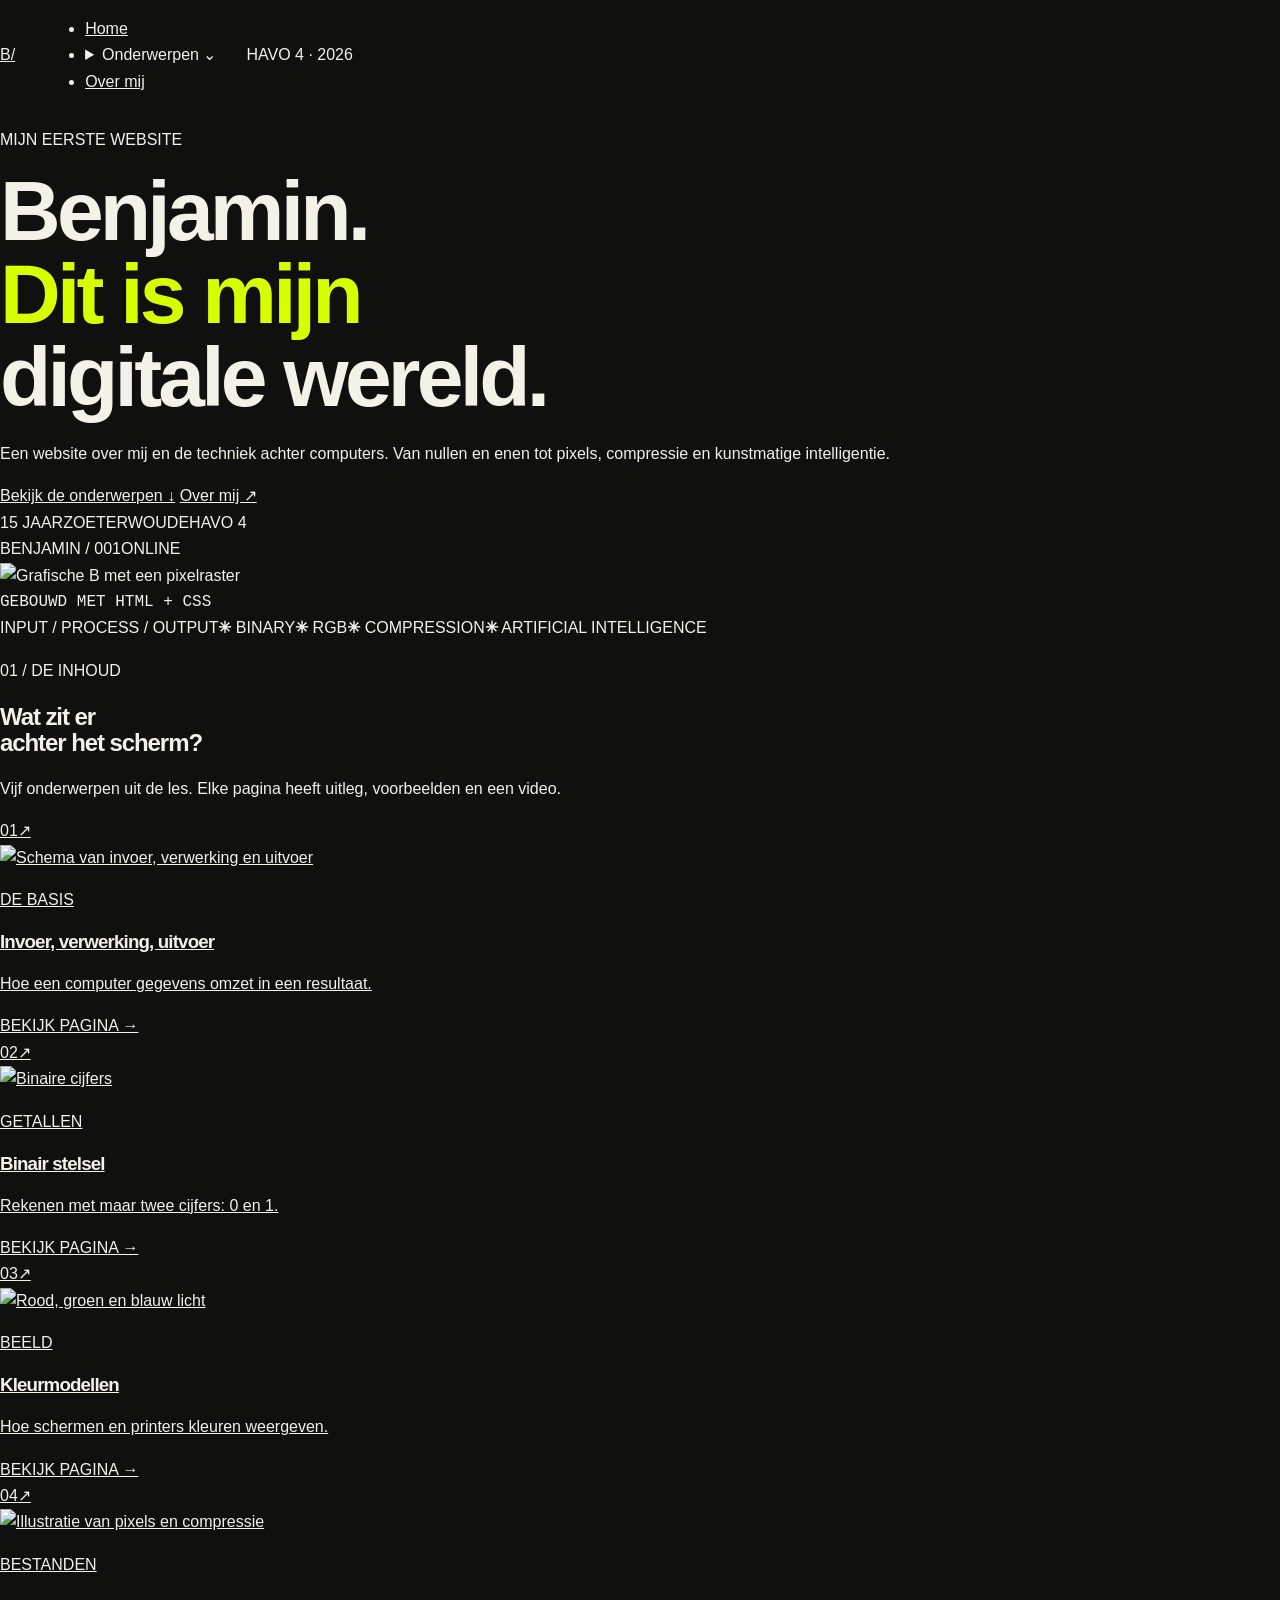
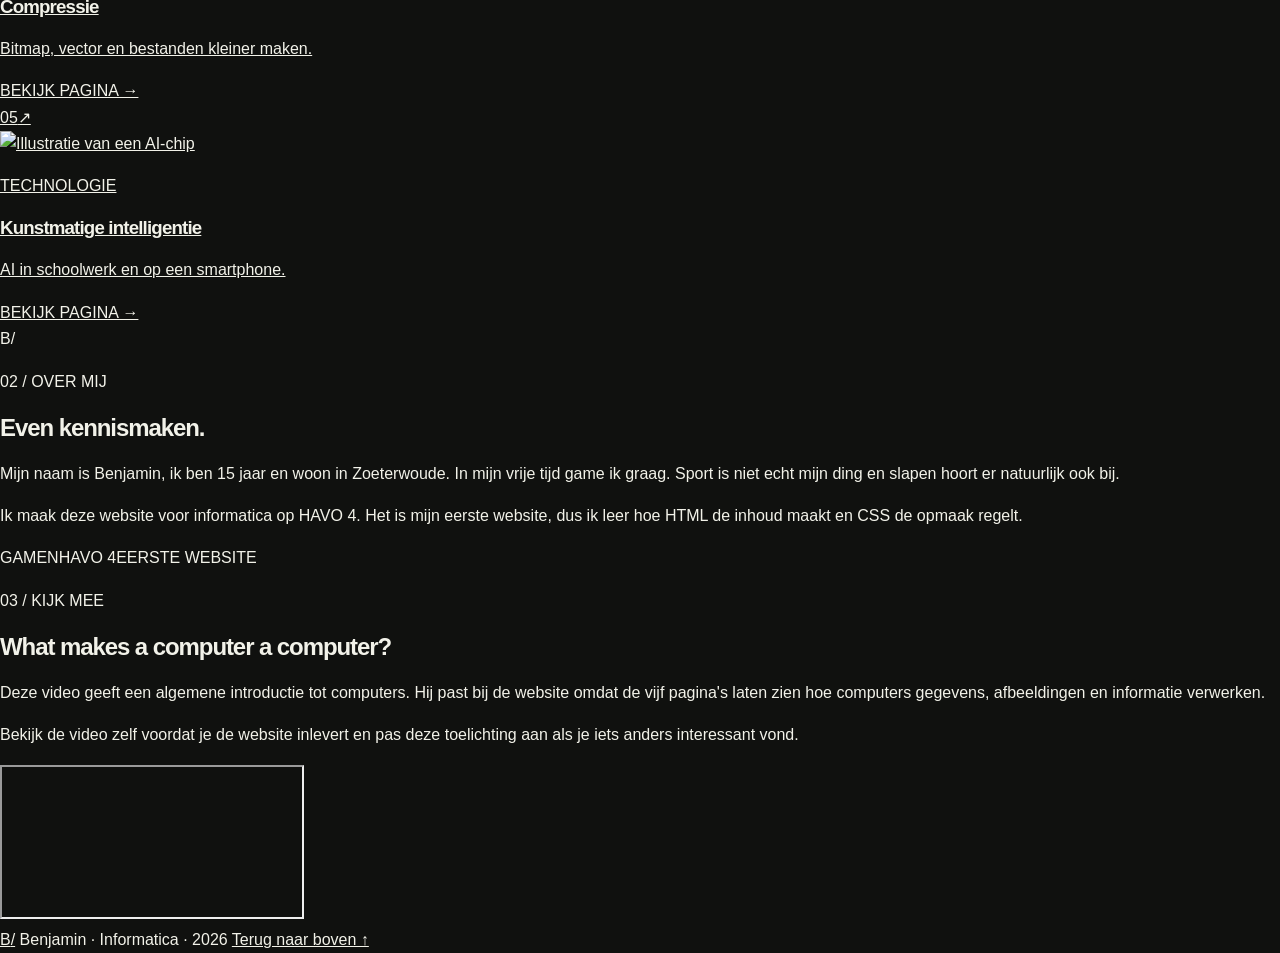
==== commit d5c741ff: "Revise index.html structure and content" ====
--- a/index.html
+++ b/index.html
@@ -1,83 +1,195 @@
 <!DOCTYPE html>
 <html lang="nl">
 <head>
-  <meta charset="UTF-8">
-  <meta name="viewport" content="width=device-width, initial-scale=1.0">
-  <meta name="description" content="De eerste website van Benjamin uit Zoeterwoude: informatica-onderwerpen en een korte introductie.">
-  <title>Home | Benjamin</title>
-  <!-- Alle pagina's gebruiken hetzelfde CSS-bestand -->
-  <link rel="stylesheet" href="opmaak.css">
+    <meta charset="UTF-8">
+    <meta name="viewport" content="width=device-width, initial-scale=1.0">
+    <title>Benjamin — Informatica</title>
+    <link rel="stylesheet" href="opmaak.css">
 </head>
-<body id="top">
-    <!-- Hoofdnavigatie: de onderwerpen staan in een dropdownmenu -->
-    <header class="site-header">
-      <nav class="nav shell" aria-label="Hoofdnavigatie">
-        <a class="brand" href="index.html" aria-label="Benjamin, naar home"><span class="brand-mark">B<span>.</span></span><span><strong>BENJAMIN</strong><small>HAVO 4 / INFORMATICA</small></span></a>
-        <ul class="nav-main">
-          <li><a class="nav-home current" href="index.html">Home</a></li>
-          <li class="nav-drop">
-            <details class="dropdown">
-              <summary>Onderwerpen <span aria-hidden="true">⌄</span></summary>
-              <ul class="dropdown-menu">
-                    <li><a href="invoer-verwerking-uitvoer.html">Invoer · verwerking · uitvoer</a></li>
-                    <li><a href="binairstelsel.html">Binair stelsel</a></li>
-                    <li><a href="kleurmodellen.html">Kleurmodellen</a></li>
-                    <li><a href="compressie.html">Compressie</a></li>
-                    <li><a href="ai.html">AI</a></li>
-              </ul>
-            </details>
-          </li>
-        </ul>
-        <a class="nav-note" href="index.html#over">Over deze site <span aria-hidden="true">↗</span></a>
-      </nav>
+<body>
+    <!-- Bovenmenu dat op alle pagina's terugkomt -->
+    <header class="header">
+        <nav class="wrap nav">
+            <a class="logo" href="index.html">B<span>/</span></a>
+
+            <ul class="nav-links">
+                <li><a class="active" href="index.html">Home</a></li>
+                <li class="drop">
+                    <details>
+                        <summary>Onderwerpen <span>⌄</span></summary>
+                        <div class="drop-menu">
+                            <a href="invoer-verwerking-uitvoer.html">Invoer / verwerking / uitvoer</a>
+                            <a href="binairstelsel.html">Binair stelsel</a>
+                            <a href="kleurmodellen.html">Kleurmodellen</a>
+                            <a href="compressie.html">Compressie</a>
+                            <a href="ai.html">AI</a>
+                        </div>
+                    </details>
+                </li>
+                <li><a href="#over">Over mij</a></li>
+            </ul>
+
+            <span class="nav-label">HAVO 4 · 2026</span>
+        </nav>
     </header>
-  <main>
-    <!-- Homepage: korte persoonlijke intro en links naar de onderwerpen -->
-    <section class="hero shell">
-      <div class="hero-text">
-        <p class="overline"><span class="live-dot"></span> EERSTE WEBSITE / 2026</p>
-        <h1>Geen groot verhaal.<br><span>Gewoon mijn site.</span></h1>
-        <p class="hero-lead">Ik ben Benjamin. Ik maak deze website voor informatica en leg hier uit hoe computers met gegevens, getallen, kleuren, bestanden en AI omgaan.</p>
-        <div class="hero-actions"><a class="button button-lime" href="#onderwerpen">Bekijk de onderwerpen <span>↓</span></a><a class="inline-link" href="#over">Wie ik ben ↗</a></div>
-        <div class="hero-data"><span>15 JAAR</span><i></i><span>ZOETERWOUDE</span><i></i><span>HAVO 4</span></div>
-      </div>
-      <div class="hero-visual"><div class="visual-top"><span>BENJAMIN / HOME</span><span>01—06</span></div><img src="afbeeldingen/benjamin.svg" alt="Grafische illustratie met de letter B en pixels"><div class="visual-bottom"><span>MADE FOR CLASS</span><span>BUILT WITH HTML + CSS</span></div></div>
-    </section>
 
-    <section class="ticker" aria-label="Onderwerpen"><div class="ticker-inner"><span>INPUT / PROCESS / OUTPUT</span><b>✳</b><span>BINARY</span><b>✳</b><span>RGB</span><b>✳</b><span>COMPRESSION</span><b>✳</b><span>AI</span></div></section>
+    <main>
+        <!-- Introductie -->
+        <section class="hero wrap">
+            <div class="hero-copy">
+                <p class="eyebrow"><span class="dot"></span> MIJN EERSTE WEBSITE</p>
+                <h1>Benjamin.<br><span>Dit is mijn</span><br>digitale wereld.</h1>
+                <p class="intro">
+                    Een website over mij en de techniek achter computers.
+                    Van nullen en enen tot pixels, compressie en kunstmatige
+                    intelligentie.
+                </p>
 
-    <section class="section shell" id="onderwerpen">
-      <div class="section-head"><div><p class="overline">01 / DE PAGINA'S</p><h2>Wat zit erin?</h2></div><p class="section-intro">Vijf onderwerpen uit de les, zonder ellenlange tekst. Klik door en pak de onderdelen die je zoekt.</p></div>
-      <div class="topic-grid">
-        <a class="topic-card" href="invoer-verwerking-uitvoer.html"><span class="card-number">01</span><img src="afbeeldingen/io.svg" alt="Illustratie van invoer, verwerking en uitvoer"><span class="card-tag">DE BASIS</span><h3>Invoer / verwerking / uitvoer</h3><p>Wat gebeurt er nadat je op een knop drukt?</p><span class="card-link">Open pagina ↗</span></a>
-        <a class="topic-card" href="binairstelsel.html"><span class="card-number">02</span><img src="afbeeldingen/binair.svg" alt="Binaire cijfers nul en een"><span class="card-tag">GETALLEN</span><h3>Binair stelsel</h3><p>Rekenen met alleen nullen en enen.</p><span class="card-link">Open pagina ↗</span></a>
-        <a class="topic-card" href="kleurmodellen.html"><span class="card-number">03</span><img src="afbeeldingen/rgb.svg" alt="Rode, groene en blauwe lichtcirkels"><span class="card-tag">KLEUR</span><h3>Kleurmodellen</h3><p>RGB op je scherm en CMYK voor drukwerk.</p><span class="card-link">Open pagina ↗</span></a>
-        <a class="topic-card" href="compressie.html"><span class="card-number">04</span><img src="afbeeldingen/compressie.svg" alt="Pixels die worden samengeperst"><span class="card-tag">BESTANDEN</span><h3>Compressie</h3><p>Bitmap, vector en kleinere bestanden.</p><span class="card-link">Open pagina ↗</span></a>
-        <a class="topic-card" href="ai.html"><span class="card-number">05</span><img src="afbeeldingen/ai.svg" alt="Grafische AI-chip"><span class="card-tag">TECHNOLOGIE</span><h3>AI</h3><p>AI op school en in een smartphone.</p><span class="card-link">Open pagina ↗</span></a>
-      </div>
-    </section>
+                <div class="actions">
+                    <a class="button" href="#onderwerpen">Bekijk de onderwerpen ↓</a>
+                    <a class="text-link" href="#over">Over mij ↗</a>
+                </div>
 
-    <section class="about-strip" id="over"><div class="shell about-layout"><div class="about-badge">B<span>.</span></div><div><p class="overline">02 / OVER MIJ</p><h2>Benjamin, 15 jaar.<br><span>Uit Zoeterwoude.</span></h2><p>In mijn vrije tijd game ik graag. Sport doe ik niet; slapen hoort er ook bij. Deze website maak ik voor een schoolopdracht. Ik ben nog aan het leren hoe HTML en CSS werken, dus dit is mijn eerste eigen site.</p><div class="tag-row"><span>Gamen 🎮</span><span>HAVO 4</span><span>Eerste website</span></div></div></div></section>
+                <div class="facts">
+                    <span>15 JAAR</span><span>ZOETERWOUDE</span><span>HAVO 4</span>
+                </div>
+            </div>
 
-      <!-- Ingesloten YouTube-video bij dit onderwerp -->
-      <section class="video-section shell">
-        <div class="section-kicker">KIJK / BEGRIJP</div>
-        <div class="video-layout">
-          <div class="video-copy">
-            <p class="overline">VIDEO BIJ DIT ONDERWERP</p>
-            <h2>Eerste stappen met HTML</h2>
-            <p>Ik heb deze video gekozen als startpunt, omdat hij laat zien hoe je met HTML een webpagina opbouwt. Dat sluit aan bij deze opdracht: de HTML bepaalt welke inhoud op de site staat.</p>
-            <p class="watch-note"><strong>Voor je inlevert:</strong> bekijk de video zelf en pas deze toelichting aan als dat nodig is. Zo klopt het met jouw eigen ervaring.</p>
-          </div>
-          <div class="video-frame">
-            <iframe src="https://www.youtube-nocookie.com/embed/3ejolTCFrYg" title="Eerste stappen met HTML" loading="lazy" referrerpolicy="strict-origin-when-cross-origin" allow="accelerometer; autoplay; clipboard-write; encrypted-media; gyroscope; picture-in-picture; web-share" allowfullscreen></iframe>
-          </div>
+            <div class="hero-art">
+                <div class="art-label"><span>BENJAMIN / 001</span><span>ONLINE</span></div>
+                <img src="afbeeldingen/benjamin.svg" alt="Grafische B met een pixelraster">
+                <div class="art-caption">GEBOUWD MET HTML + CSS</div>
+            </div>
+        </section>
+
+        <div class="marquee">
+            <div class="marquee-inner">
+                <span>INPUT / PROCESS / OUTPUT</span><b>✳</b>
+                <span>BINARY</span><b>✳</b>
+                <span>RGB</span><b>✳</b>
+                <span>COMPRESSION</span><b>✳</b>
+                <span>ARTIFICIAL INTELLIGENCE</span>
+            </div>
         </div>
-      </section>
-  </main>
-    <!-- Kleine voettekst onderaan elke pagina -->
-    <footer class="site-footer">
-      <div class="shell footer-inner"><a class="footer-brand" href="index.html">B<span>.</span> / BENJAMIN</a><span>Eigen website · HAVO 4 · 2026</span><a href="#top">Terug naar boven ↑</a></div>
+
+        <!-- Kaarten naar de vijf onderwerpen -->
+        <section class="section wrap" id="onderwerpen">
+            <div class="section-heading">
+                <div>
+                    <p class="eyebrow">01 / DE INHOUD</p>
+                    <h2>Wat zit er<br>achter het scherm?</h2>
+                </div>
+                <p>
+                    Vijf onderwerpen uit de les. Elke pagina heeft uitleg,
+                    voorbeelden en een video.
+                </p>
+            </div>
+
+            <div class="cards">
+                <a class="topic-card" href="invoer-verwerking-uitvoer.html">
+                    <div class="card-head"><span>01</span><span>↗</span></div>
+                    <img src="afbeeldingen/io.svg" alt="Schema van invoer, verwerking en uitvoer">
+                    <p class="category">DE BASIS</p>
+                    <h3>Invoer, verwerking, uitvoer</h3>
+                    <p>Hoe een computer gegevens omzet in een resultaat.</p>
+                    <span class="card-bottom">BEKIJK PAGINA →</span>
+                </a>
+
+                <a class="topic-card" href="binairstelsel.html">
+                    <div class="card-head"><span>02</span><span>↗</span></div>
+                    <img src="afbeeldingen/binair.svg" alt="Binaire cijfers">
+                    <p class="category">GETALLEN</p>
+                    <h3>Binair stelsel</h3>
+                    <p>Rekenen met maar twee cijfers: 0 en 1.</p>
+                    <span class="card-bottom">BEKIJK PAGINA →</span>
+                </a>
+
+                <a class="topic-card" href="kleurmodellen.html">
+                    <div class="card-head"><span>03</span><span>↗</span></div>
+                    <img src="afbeeldingen/rgb.svg" alt="Rood, groen en blauw licht">
+                    <p class="category">BEELD</p>
+                    <h3>Kleurmodellen</h3>
+                    <p>Hoe schermen en printers kleuren weergeven.</p>
+                    <span class="card-bottom">BEKIJK PAGINA →</span>
+                </a>
+
+                <a class="topic-card" href="compressie.html">
+                    <div class="card-head"><span>04</span><span>↗</span></div>
+                    <img src="afbeeldingen/compressie.svg" alt="Illustratie van pixels en compressie">
+                    <p class="category">BESTANDEN</p>
+                    <h3>Compressie</h3>
+                    <p>Bitmap, vector en bestanden kleiner maken.</p>
+                    <span class="card-bottom">BEKIJK PAGINA →</span>
+                </a>
+
+                <a class="topic-card" href="ai.html">
+                    <div class="card-head"><span>05</span><span>↗</span></div>
+                    <img src="afbeeldingen/ai.svg" alt="Illustratie van een AI-chip">
+                    <p class="category">TECHNOLOGIE</p>
+                    <h3>Kunstmatige intelligentie</h3>
+                    <p>AI in schoolwerk en op een smartphone.</p>
+                    <span class="card-bottom">BEKIJK PAGINA →</span>
+                </a>
+            </div>
+        </section>
+
+        <!-- Persoonlijke introductie -->
+        <section class="about" id="over">
+            <div class="wrap about-inner">
+                <div class="about-mark">B<span>/</span></div>
+                <div>
+                    <p class="eyebrow">02 / OVER MIJ</p>
+                    <h2>Even kennismaken.</h2>
+                    <p>
+                        Mijn naam is Benjamin, ik ben 15 jaar en woon in
+                        Zoeterwoude. In mijn vrije tijd game ik graag.
+                        Sport is niet echt mijn ding en slapen hoort er
+                        natuurlijk ook bij.
+                    </p>
+                    <p>
+                        Ik maak deze website voor informatica op HAVO 4.
+                        Het is mijn eerste website, dus ik leer hoe HTML
+                        de inhoud maakt en CSS de opmaak regelt.
+                    </p>
+                    <div class="tags"><span>GAMEN</span><span>HAVO 4</span><span>EERSTE WEBSITE</span></div>
+                </div>
+            </div>
+        </section>
+
+        <!-- Algemene video over computers -->
+        <section class="section wrap">
+            <div class="video-layout">
+                <div class="video-text">
+                    <p class="eyebrow">03 / KIJK MEE</p>
+                    <h2>What makes a computer a computer?</h2>
+                    <p>
+                        Deze video geeft een algemene introductie tot computers.
+                        Hij past bij de website omdat de vijf pagina's laten zien
+                        hoe computers gegevens, afbeeldingen en informatie verwerken.
+                    </p>
+                    <p class="note">
+                        Bekijk de video zelf voordat je de website inlevert en pas
+                        deze toelichting aan als je iets anders interessant vond.
+                    </p>
+                </div>
+                <div class="video-frame">
+                    <iframe
+                        src="https://www.youtube-nocookie.com/embed/mCq8-xTH7jA"
+                        title="How Computers Work: What Makes a Computer, a Computer?"
+                        loading="lazy"
+                        allowfullscreen>
+                    </iframe>
+                </div>
+            </div>
+        </section>
+    </main>
+
+    <footer class="footer">
+        <div class="wrap footer-inner">
+            <a class="footer-logo" href="index.html">B<span>/</span></a>
+            <span>Benjamin · Informatica · 2026</span>
+            <a href="#top">Terug naar boven ↑</a>
+        </div>
     </footer>
 </body>
 </html>
--- a/opmaak.css
+++ b/opmaak.css
@@ -1,336 +1,68 @@
-/* ---------------------------------------------------------
-   BENJAMIN / DIGITAL SPACE
-   Een stylesheet voor alle pagina's van de website.
-   --------------------------------------------------------- */
-
-/* Kleuren die op meerdere plekken worden gebruikt */
+/* =====================================================
+   BENJAMIN — INFORMATICA WEBSITE
+   Niveau: HAVO 4
+   Dit CSS-bestand bepaalt de opmaak van alle pagina's.
+   ===================================================== */
+
+
+/* 1. KLEUREN EN ALGEMENE INSTELLINGEN */
+
 :root {
-    --background: #090b12;
-    --surface: #111522;
-    --surface-light: #171d2c;
-    --text: #f4f6fb;
-    --muted: #a0a9bb;
-    --line: rgba(255, 255, 255, 0.1);
-    --mint: #bdff68;
-    --cyan: #68e7f7;
-    --violet: #a994ff;
-    --page-width: 1160px;
-}
-
-/* Algemene opmaak van iedere pagina */
+    --bg: #10110f;
+    --panel: #181a17;
+    --panel-light: #20231e;
+    --text: #f2f2e9;
+    --muted: #b0b3a8;
+    --dim: #7e8478;
+    --line: #34382f;
+    --lime: #d8ff00;
+    --max-width: 1120px;
+}
+
+/* De breedte van elementen is inclusief padding en rand. */
 * {
     box-sizing: border-box;
 }
 
+/* Zorg dat links op dezelfde pagina soepel scrollen. */
 html {
     scroll-behavior: smooth;
-    scroll-padding-top: 100px;
-}
-
+    scroll-padding-top: 95px;
+}
+
+/* De basisopmaak geldt voor de hele website. */
 body {
     margin: 0;
+    background: var(--bg);
     color: var(--text);
-    background:
-        radial-gradient(
-            ellipse at 12% 10%,
-            rgba(63, 86, 145, 0.13),
-            transparent 32rem
-        ),
-        radial-gradient(
-            ellipse at 92% 45%,
-            rgba(41, 123, 133, 0.08),
-            transparent 28rem
-        ),
-        var(--background);
-    font-family: Inter, ui-sans-serif, system-ui, -apple-system,
-        BlinkMacSystemFont, "Segoe UI", sans-serif;
-    line-height: 1.6;
-    -webkit-font-smoothing: antialiased;
-}
-
+    font-family: Arial, Helvetica, sans-serif;
+    line-height: 1.65;
+}
+
+/* Afbeeldingen mogen niet buiten hun container vallen. */
 img {
     display: block;
     max-width: 100%;
 }
 
+/* Links krijgen de tekstkleur van de website. */
 a {
     color: inherit;
 }
 
+/* Geselecteerde tekst krijgt een limekleurige achtergrond. */
 ::selection {
-    color: #080b10;
-    background: var(--mint);
-}
-
-.container-wide {
-    width: min(var(--page-width), calc(100% - 56px));
+    background: var(--lime);
+    color: #10110f;
+}
+
+/* De inhoud blijft gecentreerd en heeft een maximale breedte. */
+.shell {
+    width: min(var(--max-width), calc(100% - 48px));
     margin-inline: auto;
 }
 
-.skip-link {
-    position: absolute;
-    top: -60px;
-    left: 16px;
-    z-index: 100;
-    padding: 12px 18px;
-    color: #080b10;
-    background: var(--mint);
-    border-radius: 10px;
-    font-weight: 800;
-}
-
-.skip-link:focus {
-    top: 12px;
-}
-
-/* Bovenmenu */
-.site-header {
-    position: sticky;
-    top: 0;
-    z-index: 50;
-    border-bottom: 1px solid var(--line);
-    background: rgba(9, 11, 18, 0.84);
-    backdrop-filter: blur(18px);
-}
-
-.nav {
-    display: flex;
-    align-items: center;
-    min-height: 82px;
-    gap: 28px;
-}
-
-.brand {
-    display: inline-flex;
-    align-items: center;
-    gap: 11px;
-    text-decoration: none;
-    flex-shrink: 0;
-}
-
-.brand-mark {
-    display: grid;
-    place-items: center;
-    width: 43px;
-    height: 43px;
-    border: 1px solid rgba(189, 255, 104, 0.46);
-    border-radius: 13px;
-    color: var(--mint);
-    background: rgba(189, 255, 104, 0.07);
-    font-size: 22px;
-    font-weight: 900;
-    letter-spacing: -2px;
-}
-
-.brand-mark span,
-.footer-brand span {
-    color: var(--cyan);
-}
-
-.brand-name {
-    display: flex;
-    flex-direction: column;
-    font-size: 12px;
-    font-weight: 900;
-    letter-spacing: 0.15em;
-    line-height: 1.35;
-}
-
-.brand-caption {
-    margin-top: 4px;
-    color: #7d8799;
-    font-size: 8px;
-    font-weight: 700;
-    letter-spacing: 0.19em;
-}
-
-.nav-links {
-    display: flex;
-    align-items: center;
-    gap: 5px;
-    margin: 0 auto;
-    padding: 0;
-    list-style: none;
-}
-
-.nav-link {
-    display: inline-flex;
-    align-items: center;
-    gap: 7px;
-    min-height: 42px;
-    padding: 10px 14px;
-    border: 0;
-    border-radius: 11px;
-    color: #b7c0d0;
-    background: transparent;
-    text-decoration: none;
-    font: inherit;
-    font-size: 13px;
-    font-weight: 650;
-    cursor: pointer;
-    transition: color 180ms ease, background 180ms ease;
-}
-
-.nav-link:hover,
-.nav-link:focus-visible,
-.nav-link.active,
-.dropdown[open] > summary {
-    color: var(--text);
-    background: rgba(255, 255, 255, 0.065);
-    outline: none;
-}
-
-.nav-link.active::before {
-    width: 5px;
-    height: 5px;
-    border-radius: 50%;
-    background: var(--mint);
-    content: "";
-}
-
-.chevron {
-    color: var(--mint);
-    font-size: 17px;
-    line-height: 1;
-}
-
-.nav-cta {
-    display: inline-flex;
-    align-items: center;
-    gap: 12px;
-    padding: 11px 15px;
-    border: 1px solid rgba(189, 255, 104, 0.34);
-    border-radius: 12px;
-    color: var(--mint);
-    background: rgba(189, 255, 104, 0.06);
-    text-decoration: none;
-    font-size: 12px;
-    font-weight: 800;
-    white-space: nowrap;
-    transition: background 180ms ease, transform 180ms ease;
-}
-
-.nav-cta:hover {
-    transform: translateY(-2px);
-    background: rgba(189, 255, 104, 0.13);
-}
-
-/* Dropdownmenu */
-.nav-dropdown {
-    position: relative;
-}
-
-.dropdown {
-    position: relative;
-}
-
-.dropdown summary {
-    list-style: none;
-}
-
-.dropdown summary::-webkit-details-marker {
-    display: none;
-}
-
-.dropdown-menu {
-    position: absolute;
-    top: calc(100% + 11px);
-    left: 0;
-    z-index: 60;
-    display: none;
-    width: 270px;
-    margin: 0;
-    padding: 8px;
-    list-style: none;
-    border: 1px solid rgba(255, 255, 255, 0.11);
-    border-radius: 16px;
-    background: #111522;
-    box-shadow: 0 22px 65px rgba(0, 0, 0, 0.42);
-}
-
-.dropdown[open] .dropdown-menu,
-.dropdown:hover .dropdown-menu,
-.dropdown:focus-within .dropdown-menu {
-    display: block;
-}
-
-.dropdown-menu li + li {
-    border-top: 1px solid rgba(255, 255, 255, 0.065);
-}
-
-.dropdown-menu a {
-    display: flex;
-    align-items: center;
-    gap: 11px;
-    padding: 12px 10px;
-    border-radius: 10px;
-    color: var(--text);
-    text-decoration: none;
-}
-
-.dropdown-menu a:hover,
-.dropdown-menu a:focus-visible {
-    background: rgba(255, 255, 255, 0.06);
-    outline: none;
-}
-
-.dropdown-icon {
-    display: grid;
-    place-items: center;
-    width: 36px;
-    height: 36px;
-    flex-shrink: 0;
-    border-radius: 10px;
-    color: var(--mint);
-    background: rgba(189, 255, 104, 0.09);
-    font-size: 11px;
-    font-weight: 900;
-}
-
-.dropdown-menu strong,
-.dropdown-menu small {
-    display: block;
-}
-
-.dropdown-menu strong {
-    font-size: 12px;
-}
-
-.dropdown-menu small {
-    margin-top: 2px;
-    color: var(--muted);
-    font-size: 10px;
-}
-
-/* Kleine labels en algemene tekst */
-.eyebrow {
-    display: flex;
-    align-items: center;
-    gap: 10px;
-    margin: 0 0 20px;
-    color: #909caf;
-    font-size: 10px;
-    font-weight: 850;
-    letter-spacing: 0.2em;
-}
-
-.status-dot,
-.caption-dot {
-    display: inline-block;
-    width: 7px;
-    height: 7px;
-    border-radius: 50%;
-    background: var(--mint);
-    box-shadow: 0 0 15px rgba(189, 255, 104, 0.7);
-}
-
-.eyebrow-line {
-    width: 42px;
-    height: 1px;
-    margin-left: 3px;
-    background: #3a4251;
-}
-
+/* Koppen en tekst mogen niet buiten hun vak lopen. */
 h1,
 h2,
 h3,
@@ -338,1973 +70,187 @@
     overflow-wrap: break-word;
 }
 
+/* Algemene opmaak van koppen. */
 h1,
 h2,
 h3 {
     line-height: 1.08;
-    letter-spacing: -0.055em;
-}
-
-.gradient-text {
-    color: var(--mint);
-    background: linear-gradient(
-        100deg,
-        var(--mint) 0%,
-        var(--cyan) 50%,
-        var(--violet) 100%
-    );
-    -webkit-background-clip: text;
-    background-clip: text;
-    -webkit-text-fill-color: transparent;
-}
-
-.muted-heading {
-    color: #788295;
-}
-
-.hero-lead {
-    max-width: 520px;
-    margin: 0;
-    color: #aeb8c9;
-    font-size: 17px;
-    line-height: 1.8;
-}
-
-.hero-actions {
-    display: flex;
-    align-items: center;
-    flex-wrap: wrap;
-    gap: 22px;
-    margin-top: 31px;
-}
-
-.button {
-    display: inline-flex;
-    align-items: center;
-    justify-content: center;
-    gap: 24px;
-    min-height: 49px;
-    padding: 0 19px;
+    letter-spacing: -0.045em;
+}
+
+/* Hoofdkoppen zijn groot en opvallend. */
+h1 {
+    margin: 0 0 22px;
+    font-size: clamp(52px, 7vw, 84px);
+    font-weight: 900;
+    line-height: 0.99;
+}
+
+/* Limegroen benadrukt belangrijke woorden in koppen. */
+h1 span,
+h2 span {
+    color: var(--lime);
+}
+
+/* Opmaak voor kleine categorielabels en codeachtige tekst. */
+.overline,
+.card-tag,
+.section-kicker,
+.art-caption,
+.hero-data,
+.visual-top,
+.visual-bottom,
+.step,
+.note-label,
+.format-line,
+.process-grid small,
+.phone-model small,
+.phone-model span,
+.phone-features > article > b,
+.disclaimer,
+.footer-brand {
+    font-family: Consolas, "Courier New", monospace;
+}
+
+/* Kleine hoofdletters boven de koppen. */
+.overline {
+    display: flex;
+    align-items: center;
+    gap: 9px;
+    margin: 0 0 18px;
+    color: var(--dim);
+    font-size: 10px;
+    font-weight: bold;
+    letter-spacing: 0.15em;
+}
+
+/* Het kleine groene bolletje naast een label. */
+.live-dot {
+    display: inline-block;
+    width: 7px;
+    height: 7px;
+    flex-shrink: 0;
+    border-radius: 50%;
+    background: var(--lime);
+    box-shadow: 0 0 10px #d8ff0066;
+}
+
+
+/* 2. HET BOVENMENU */
+
+.site-header {
+    position: sticky;
+    top: 0;
+    z-index: 20;
+    border-bottom: 1px solid var(--line);
+    background: rgba(16, 17, 15, 0.95);
+    backdrop-filter: blur(12px);
+}
+
+/* Onderdelen van het menu staan naast elkaar. */
+.nav {
+    display: flex;
+    align-items: center;
+    gap: 30px;
+    min-height: 76px;
+}
+
+/* Logo en naam links in het menu. */
+.brand {
+    display: flex;
+    align-items: center;
+    gap: 11px;
+    flex-shrink: 0;
+    text-decoration: none;
+}
+
+/* Het vakje met de letter B. */
+.brand-mark {
+    display: grid;
+    place-items: center;
+    width: 41px;
+    height: 41px;
+    border: 1px solid var(--lime);
+    color: var(--lime);
+    font-size: 24px;
+    font-weight: 900;
+    letter-spacing: -3px;
+}
+
+.brand-mark span,
+.footer-brand span {
+    color: #fff;
+}
+
+/* De merknaam en ondertitel worden onder elkaar gezet. */
+.brand strong,
+.brand small {
+    display: block;
+}
+
+.brand strong {
+    font-size: 12px;
+    letter-spacing: 0.17em;
+}
+
+.brand small {
+    margin-top: 3px;
+    color: var(--dim);
+    font-size: 8px;
+    font-weight: bold;
+    letter-spacing: 0.14em;
+}
+
+/* De hoofdlinks van het menu. */
+.nav-main {
+    display: flex;
+    align-items: center;
+    gap: 7px;
+    margin: 0 auto;
+    padding: 0;
+    list-style: none;
+}
+
+/* Standaardopmaak voor Home en de dropdownknop. */
+.nav-home,
+.dropdown summary {
+    display: block;
+    padding: 10px 13px;
     border: 1px solid transparent;
-    border-radius: 12px;
+    border-radius: 4px;
+    color: #d3d6cc;
     text-decoration: none;
     font-size: 12px;
-    font-weight: 850;
-    transition: transform 180ms ease,
-        box-shadow 180ms ease, background 180ms ease;
-}
-
-.button:hover {
-    transform: translateY(-2px);
-}
-
-.button-primary {
-    color: #0d1210;
-    background: var(--mint);
-    box-shadow: 0 8px 30px rgba(189, 255, 104, 0.13);
-}
-
-.button-primary:hover {
-    box-shadow: 0 10px 35px rgba(189, 255, 104, 0.25);
-}
-
-.text-link {
-    color: #d8deea;
-    text-decoration: none;
-    font-size: 12px;
-    font-weight: 750;
-}
-
-.text-link span {
+    font-weight: bold;
+    cursor: pointer;
+    list-style: none;
+}
+
+/* Verberg het standaardpijltje van het dropdownmenu. */
+.dropdown summary::-webkit-details-marker {
+    display: none;
+}
+
+/* Het pijltje naast Onderwerpen. */
+.dropdown summary span {
     margin-left: 8px;
-    color: var(--cyan);
-}
-
-.text-link:hover {
-    color: var(--mint);
-}
-
-/* Grote introductie op de homepage */
-.hero {
-    display: grid;
-    grid-template-columns: 1.02fr 0.98fr;
-    align-items: center;
-    gap: clamp(40px, 7vw, 100px);
-    min-height: 625px;
-    padding-top: 50px;
-    padding-bottom: 65px;
-}
-
-.hero-copy {
+    color: var(--lime);
+}
+
+/* Hover en de actieve pagina krijgen extra contrast. */
+.nav-home:hover,
+.dropdown summary:hover,
+.nav-home.current,
+.dropdown[open] summary {
+    border-color: var(--line);
+    color: var(--lime);
+    background: #1d2018;
+}
+
+/* De dropdown wordt ten opzichte van deze knop geplaatst. */
+.nav-drop,
+.dropdown {
     position: relative;
-    z-index: 1;
-    padding: 24px 0;
-}
-
-.hero h1 {
-    margin: 0 0 22px;
-    font-size: clamp(58px, 7vw, 88px);
-    font-weight: 850;
-    letter-spacing: -0.085em;
-    line-height: 0.99;
-}
-
-.hero-meta {
-    display: flex;
-    align-items: center;
-    flex-wrap: wrap;
-    gap: 10px;
-    margin-top: 39px;
-    color: #7f8a9d;
-    font-size: 10px;
-    font-weight: 750;
-    letter-spacing: 0.06em;
-}
-
-.meta-line {
-    width: 23px;
-    height: 1px;
-    background: var(--mint);
-}
-
-.meta-separator {
-    color: #4e596b;
-}
-
-.hero-art-wrap {
-    position: relative;
-    display: grid;
-    place-items: center;
-    min-height: 440px;
-    isolation: isolate;
-}
-
-.hero-glow {
-    position: absolute;
-    z-index: -1;
-    width: 82%;
-    aspect-ratio: 1;
-    border-radius: 50%;
-    background: radial-gradient(
-        circle,
-        rgba(86, 215, 219, 0.18),
-        rgba(136, 112, 255, 0.08) 46%,
-        transparent 70%
-    );
-    filter: blur(12px);
-}
-
-.orbit {
-    position: absolute;
-    border: 1px solid rgba(151, 171, 212, 0.16);
-    border-radius: 50%;
-    transform: rotate(-22deg);
-}
-
-.orbit-one {
-    width: 105%;
-    height: 55%;
-}
-
-.orbit-two {
-    width: 78%;
-    height: 92%;
-    transform: rotate(48deg);
-}
-
-.hero-art-card {
-    position: relative;
-    z-index: 2;
-    width: min(100%, 390px);
-    padding: 13px;
-    overflow: hidden;
-    border: 1px solid rgba(204, 221, 255, 0.16);
-    border-radius: 23px;
-    background: linear-gradient(
-        145deg,
-        rgba(25, 33, 51, 0.97),
-        rgba(12, 16, 27, 0.97)
-    );
-    box-shadow: 0 32px 100px rgba(0, 0, 0, 0.38),
-        inset 0 1px 0 rgba(255, 255, 255, 0.06);
-    transform: rotate(2deg);
-}
-
-.art-card-top {
-    display: flex;
-    align-items: center;
-    gap: 10px;
-    padding: 7px 8px 13px;
-    color: #7d8aa0;
-    font-size: 9px;
-    font-weight: 750;
-    letter-spacing: 0.08em;
-}
-
-.window-dots {
-    display: flex;
-    gap: 4px;
-}
-
-.window-dots i {
-    width: 6px;
-    height: 6px;
-    border-radius: 50%;
-    background: #526076;
-}
-
-.window-dots i:first-child {
-    background: #ff727e;
-}
-
-.window-dots i:nth-child(2) {
-    background: #ffcf6f;
-}
-
-.window-dots i:nth-child(3) {
-    background: #a8f477;
-}
-
-.live-label {
-    margin-left: auto;
-    color: var(--mint);
-    font-size: 8px;
-    letter-spacing: 0.15em;
-}
-
-.hero-art-card img {
-    width: 100%;
-    border: 1px solid rgba(255, 255, 255, 0.05);
-    border-radius: 15px;
-}
-
-.art-card-bottom {
-    display: flex;
-    align-items: center;
-    justify-content: space-between;
-    padding: 15px 8px 5px;
-}
-
-.art-card-bottom div {
-    display: flex;
-    flex-direction: column;
-    gap: 4px;
-}
-
-.small-label {
-    color: #738199;
-    font-size: 8px;
-    font-weight: 800;
-    letter-spacing: 0.16em;
-}
-
-.art-card-bottom strong {
-    font-size: 12px;
-    letter-spacing: -0.02em;
-}
-
-.sparkle {
-    color: var(--mint);
-    font-size: 26px;
-}
-
-.floating-chip {
-    position: absolute;
-    z-index: 3;
-    display: flex;
-    align-items: center;
-    gap: 8px;
-    padding: 11px 13px;
-    border: 1px solid rgba(255, 255, 255, 0.12);
-    border-radius: 12px;
-    background: rgba(19, 25, 39, 0.88);
-    box-shadow: 0 10px 40px rgba(0, 0, 0, 0.24);
-    color: #e3e8f1;
-    font-size: 10px;
-    font-weight: 800;
-    backdrop-filter: blur(12px);
-}
-
-.chip-top {
-    top: 46px;
-    right: -1px;
-    transform: rotate(5deg);
-}
-
-.chip-plus {
-    color: var(--mint);
-}
-
-.chip-pip {
-    width: 7px;
-    height: 7px;
-    border-radius: 50%;
-    background: var(--cyan);
-}
-
-.chip-bottom {
-    bottom: 45px;
-    left: -5px;
-    transform: rotate(-4deg);
-}
-
-.binary-mini {
-    color: var(--mint);
-    letter-spacing: 0.12em;
-}
-
-.hero-index {
-    position: absolute;
-    right: 0;
-    bottom: 2px;
-    color: #5b667b;
-    font-size: 9px;
-    font-weight: 800;
-    letter-spacing: 0.2em;
-}
-
-/* Balk tussen de verschillende onderdelen */
-.ticker {
-    overflow: hidden;
-    border-block: 1px solid var(--line);
-    background: rgba(255, 255, 255, 0.018);
-}
-
-.ticker-track {
-    display: flex;
-    align-items: center;
-    justify-content: space-around;
-    gap: 35px;
-    min-width: 900px;
-    padding: 17px 20px;
-    color: #7e899b;
-    font-size: 9px;
-    font-weight: 850;
-    letter-spacing: 0.22em;
-    white-space: nowrap;
-}
-
-.ticker-track b {
-    color: var(--mint);
-    font-size: 13px;
-}
-
-/* Kaarten met de drie onderwerpen */
-.section {
-    padding-top: 110px;
-    padding-bottom: 112px;
-}
-
-.section-heading {
-    display: flex;
-    align-items: end;
-    justify-content: space-between;
-    gap: 45px;
-    margin-bottom: 40px;
-}
-
-.section-heading h2,
-.about-copy h2,
-.closing-cta h2,
-.example-copy h2 {
-    margin: 0;
-    font-size: clamp(37px, 4.4vw, 55px);
-    font-weight: 820;
-}
-
-.section-heading .eyebrow {
-    margin-bottom: 16px;
-}
-
-.section-intro {
-    max-width: 360px;
-    margin: 0 0 4px;
-    color: var(--muted);
-    font-size: 14px;
-    line-height: 1.8;
-}
-
-.topic-grid {
-    display: grid;
-    grid-template-columns: repeat(3, minmax(0, 1fr));
-    gap: 17px;
-}
-
-.topic-card {
-    position: relative;
-    display: flex;
-    flex-direction: column;
-    min-height: 390px;
-    padding: 21px;
-    overflow: hidden;
-    border: 1px solid rgba(255, 255, 255, 0.09);
-    border-radius: 21px;
-    background: linear-gradient(
-        145deg,
-        rgba(23, 29, 44, 0.94),
-        rgba(15, 19, 30, 0.94)
-    );
-    text-decoration: none;
-    transition: border-color 200ms ease,
-        transform 200ms ease, background 200ms ease;
-}
-
-.topic-card:hover {
-    transform: translateY(-5px);
-    border-color: rgba(189, 255, 104, 0.36);
-    background: linear-gradient(
-        145deg,
-        rgba(30, 40, 55, 0.98),
-        rgba(15, 19, 30, 0.98)
-    );
-}
-
-.card-topline {
-    position: relative;
-    z-index: 2;
-    display: flex;
-    justify-content: space-between;
-    align-items: center;
-    color: #7f8ca2;
-    font-size: 10px;
-    font-weight: 850;
-    letter-spacing: 0.12em;
-}
-
-.card-arrow {
-    display: grid;
-    place-items: center;
-    width: 30px;
-    height: 30px;
-    border: 1px solid var(--line);
-    border-radius: 9px;
-    color: var(--mint);
-    font-size: 14px;
-    transition: transform 180ms ease;
-}
-
-.topic-card:hover .card-arrow {
-    transform: translate(2px, -2px);
-}
-
-.personal-emblem {
-    position: relative;
-    display: grid;
-    place-items: center;
-    width: 145px;
-    height: 145px;
-    align-self: center;
-    margin: 13px 0 2px;
-    border: 1px solid rgba(189, 255, 104, 0.2);
-    border-radius: 50%;
-    background: radial-gradient(
-        circle,
-        rgba(189, 255, 104, 0.09),
-        transparent 67%
-    );
-}
-
-.personal-emblem span {
-    display: grid;
-    place-items: center;
-    width: 78px;
-    height: 78px;
-    border: 1px solid rgba(189, 255, 104, 0.5);
-    border-radius: 24px;
-    color: var(--mint);
-    background: rgba(189, 255, 104, 0.07);
-    font-size: 42px;
-    font-weight: 900;
-}
-
-.personal-emblem i {
-    position: absolute;
-    width: 7px;
-    height: 7px;
-    border-radius: 2px;
-    background: var(--cyan);
-}
-
-.personal-emblem i:nth-of-type(1) {
-    top: 16px;
-    right: 23px;
-}
-
-.personal-emblem i:nth-of-type(2) {
-    bottom: 21px;
-    left: 13px;
-    background: var(--violet);
-}
-
-.personal-emblem i:nth-of-type(3) {
-    bottom: 6px;
-    right: 39px;
-    width: 4px;
-    height: 4px;
-}
-
-.binary-art,
-.rgb-art {
-    display: grid;
-    place-items: center;
-    height: 160px;
-    margin: 0 -8px;
-}
-
-.binary-art img {
-    width: 190px;
-    max-height: 170px;
-}
-
-.rgb-art img {
-    width: 210px;
-    max-height: 174px;
-}
-
-.topic-card-copy {
-    margin-top: auto;
-}
-
-.card-kicker {
-    margin: 0 0 8px;
-    color: var(--mint);
-    font-size: 9px;
-    font-weight: 900;
-    letter-spacing: 0.19em;
-}
-
-.topic-card h3 {
-    margin: 0 0 9px;
-    font-size: 24px;
-    letter-spacing: -0.045em;
-}
-
-.topic-card-copy > p:not(.card-kicker) {
-    min-height: 48px;
-    margin: 0;
-    color: #9ea9bb;
-    font-size: 12px;
-    line-height: 1.7;
-}
-
-.card-cta {
-    display: flex;
-    align-items: center;
-    justify-content: space-between;
-    margin-top: 19px;
-    padding-top: 13px;
-    border-top: 1px solid var(--line);
-    color: #e3e9f4;
-    font-size: 11px;
-    font-weight: 800;
-}
-
-.card-cta b {
-    color: var(--mint);
-    font-size: 16px;
-}
-
-.topic-binary .card-kicker {
-    color: var(--cyan);
-}
-
-.topic-colour .card-kicker {
-    color: var(--violet);
-}
-
-/* Persoonlijk gedeelte van de homepage */
-.about-section {
-    position: relative;
-    overflow: hidden;
-    border-block: 1px solid var(--line);
-    background: linear-gradient(
-        110deg,
-        rgba(23, 29, 44, 0.8),
-        rgba(12, 16, 26, 0.65)
-    );
-}
-
-.about-section::before {
-    position: absolute;
-    top: -140px;
-    left: 45%;
-    width: 440px;
-    height: 440px;
-    border-radius: 50%;
-    background: rgba(113, 107, 255, 0.07);
-    filter: blur(70px);
-    content: "";
-    pointer-events: none;
-}
-
-.about-inner {
-    position: relative;
-    display: grid;
-    grid-template-columns: 0.6fr 1.5fr 0.45fr;
-    align-items: center;
-    gap: 55px;
-    padding-block: 92px;
-}
-
-.about-stamp {
-    display: flex;
-    flex-direction: column;
-    align-items: center;
-    justify-content: center;
-    width: 160px;
-    height: 160px;
-    border: 1px solid rgba(189, 255, 104, 0.25);
-    border-radius: 50%;
-    background: radial-gradient(
-        circle,
-        rgba(189, 255, 104, 0.07),
-        transparent 68%
-    );
-    color: #8e9bb0;
-    font-size: 8px;
-    font-weight: 850;
-    letter-spacing: 0.22em;
-    transform: rotate(-10deg);
-}
-
-.about-stamp strong {
-    color: var(--mint);
-    font-size: 62px;
-    letter-spacing: -0.1em;
-    line-height: 1.3;
-}
-
-.about-copy .eyebrow {
-    margin-bottom: 15px;
-}
-
-.about-copy h2 {
-    margin-bottom: 22px;
-}
-
-.about-copy > p:not(.eyebrow) {
-    max-width: 630px;
-    color: #a8b2c4;
-    font-size: 14px;
-    line-height: 1.85;
-}
-
-.about-tags {
-    display: flex;
-    flex-wrap: wrap;
-    gap: 8px;
-    margin-top: 23px;
-}
-
-.about-tags span {
-    padding: 7px 10px;
-    border: 1px solid var(--line);
-    border-radius: 8px;
-    color: #bbc5d5;
-    background: rgba(255, 255, 255, 0.025);
-    font-size: 10px;
-    font-weight: 750;
-}
-
-.about-side-note {
-    display: flex;
-    align-items: center;
-    gap: 12px;
-    color: #778399;
-    font-size: 9px;
-    font-weight: 850;
-    letter-spacing: 0.12em;
-    line-height: 1.8;
-}
-
-.side-line {
-    width: 24px;
-    height: 1px;
-    background: var(--cyan);
-}
-
-.closing-cta {
-    display: flex;
-    align-items: center;
-    justify-content: space-between;
-    padding-block: 83px;
-}
-
-.closing-cta .eyebrow {
-    margin-bottom: 12px;
-}
-
-.round-link {
-    display: grid;
-    place-items: center;
-    width: 58px;
-    height: 58px;
-    border: 1px solid rgba(189, 255, 104, 0.44);
-    border-radius: 18px;
-    color: #0c1013;
-    background: var(--mint);
-    text-decoration: none;
-    font-size: 24px;
-    transition: transform 180ms ease, box-shadow 180ms ease;
-}
-
-.round-link:hover {
-    transform: rotate(7deg) translateY(-3px);
-    box-shadow: 0 9px 30px rgba(189, 255, 104, 0.15);
-}
-
-/* Introductie bovenaan de twee inhoudspagina's */
-.page-hero {
-    display: grid;
-    grid-template-columns: 1fr 0.9fr;
-    align-items: center;
-    gap: 65px;
-    min-height: 520px;
-    padding-top: 66px;
-    padding-bottom: 70px;
-}
-
-.page-hero-copy {
-    max-width: 600px;
-}
-
-.page-kicker {
-    margin: -8px 0 13px;
-    color: #8793a8;
-    font-size: 9px;
-    font-weight: 850;
-    letter-spacing: 0.18em;
-}
-
-.page-hero h1 {
-    margin: 0 0 20px;
-    font-size: clamp(47px, 5.7vw, 72px);
-    font-weight: 850;
-    letter-spacing: -0.085em;
-}
-
-.page-hero-visual {
-    position: relative;
-    display: grid;
-    place-items: center;
-    min-height: 340px;
-    padding: 22px;
-    overflow: hidden;
-    border: 1px solid rgba(255, 255, 255, 0.1);
-    border-radius: 24px;
-    background: radial-gradient(
-        ellipse at 50% 40%,
-        rgba(70, 115, 152, 0.15),
-        transparent 63%
-    ), #0e1320;
-}
-
-.page-hero-visual::after {
-    position: absolute;
-    inset: 13px;
-    border: 1px solid rgba(255, 255, 255, 0.045);
-    border-radius: 15px;
-    content: "";
-    pointer-events: none;
-}
-
-.page-hero-visual img {
-    position: relative;
-    z-index: 1;
-    width: 94%;
-    max-height: 290px;
-    object-fit: contain;
-}
-
-.visual-caption {
-    position: absolute;
-    right: 23px;
-    bottom: 20px;
-    left: 23px;
-    z-index: 2;
-    display: flex;
-    align-items: center;
-    gap: 9px;
-    color: #8b98ae;
-    font-size: 8px;
-    font-weight: 850;
-    letter-spacing: 0.15em;
-}
-
-.visual-caption .caption-dot {
-    width: 5px;
-    height: 5px;
-}
-
-.colour-hero-visual {
-    background: radial-gradient(
-        ellipse at 50% 45%,
-        rgba(154, 105, 249, 0.16),
-        transparent 66%
-    ), #0e1320;
-}
-
-.colour-dot {
-    background: var(--violet);
-    box-shadow: 0 0 12px rgba(169, 148, 255, 0.6);
-}
-
-.content-section {
-    padding-top: 44px;
-    padding-bottom: 100px;
-}
-
-.compact-heading {
-    margin-bottom: 36px;
-}
-
-.compact-heading h2 {
-    font-size: clamp(36px, 4vw, 49px);
-}
-
-/* Inhoudskaarten op de pagina over binair rekenen */
-.explain-grid {
-    display: grid;
-    grid-template-columns: 1.5fr 0.7fr;
-    gap: 16px;
-}
-
-.info-panel {
-    min-height: 290px;
-    padding: 29px;
-    border: 1px solid var(--line);
-    border-radius: 19px;
-    background: linear-gradient(
-        145deg,
-        rgba(23, 29, 44, 0.9),
-        rgba(13, 17, 28, 0.95)
-    );
-}
-
-.panel-icon {
-    display: inline-flex;
-    align-items: center;
-    gap: 8px;
-    padding: 7px 10px;
-    border: 1px solid rgba(104, 231, 247, 0.24);
-    border-radius: 8px;
-    color: var(--cyan);
-    font-size: 10px;
-    font-weight: 850;
-    letter-spacing: 0.08em;
-}
-
-.panel-icon span {
-    color: #69768b;
-}
-
-.info-panel h3 {
-    margin: 21px 0 10px;
-    font-size: 25px;
-}
-
-.info-panel p {
-    max-width: 620px;
-    color: #aab5c6;
-    font-size: 13px;
-    line-height: 1.85;
-}
-
-.info-panel p strong {
-    color: var(--text);
-}
-
-.bit-row {
-    display: flex;
-    gap: 7px;
-    margin-top: 25px;
-}
-
-.bit-row span {
-    display: grid;
-    place-items: center;
-    width: 43px;
-    height: 45px;
-    border: 1px solid rgba(104, 231, 247, 0.2);
-    border-radius: 9px;
-    color: var(--cyan);
-    background: rgba(104, 231, 247, 0.07);
-    font-size: 16px;
-    font-weight: 850;
-}
-
-.bit-row span:nth-child(2n) {
-    color: var(--mint);
-    border-color: rgba(189, 255, 104, 0.2);
-    background: rgba(189, 255, 104, 0.05);
-}
-
-.bit-caption {
-    margin-top: 9px !important;
-    color: #667389 !important;
-    font-size: 8px !important;
-    font-weight: 850;
-    letter-spacing: 0.15em;
-}
-
-.side-info-panel {
-    position: relative;
-    overflow: hidden;
-}
-
-.side-info-panel::after {
-    position: absolute;
-    right: -35px;
-    bottom: -45px;
-    width: 155px;
-    height: 155px;
-    border: 1px solid rgba(189, 255, 104, 0.13);
-    border-radius: 50%;
-    box-shadow:
-        0 0 0 17px rgba(189, 255, 104, 0.025),
-        0 0 0 34px rgba(189, 255, 104, 0.018);
-    content: "";
-}
-
-.mini-label {
-    color: var(--mint);
-    font-size: 9px;
-    font-weight: 900;
-    letter-spacing: 0.18em;
-}
-
-.big-two {
-    margin-top: 16px;
-    color: var(--mint);
-    font-size: 55px;
-    font-weight: 850;
-    letter-spacing: -0.08em;
-    line-height: 1;
-}
-
-.big-two span {
-    color: var(--cyan);
-    font-size: 29px;
-    vertical-align: top;
-}
-
-.power-list {
-    position: relative;
-    z-index: 1;
-    display: grid;
-    grid-template-columns: 1fr 1fr;
-    gap: 8px;
-    margin-top: 17px;
-}
-
-.power-list span {
-    display: flex;
-    justify-content: space-between;
-    padding: 8px 9px;
-    border: 1px solid var(--line);
-    border-radius: 7px;
-    color: #8490a5;
-    font-size: 10px;
-}
-
-.power-list b {
-    color: var(--text);
-}
-
-/* Voorbeeld van de omzetting van 1011 naar 11 */
-.example-section {
-    border-block: 1px solid var(--line);
-    background: linear-gradient(
-        115deg,
-        rgba(19, 28, 43, 0.85),
-        rgba(12, 16, 26, 0.78)
-    );
-}
-
-.example-inner {
-    display: grid;
-    grid-template-columns: 1fr 0.85fr;
-    align-items: center;
-    gap: 75px;
-    padding-block: 88px;
-}
-
-.example-copy h2 {
-    margin-bottom: 20px;
-}
-
-.example-copy > p:not(.eyebrow):not(.result-note) {
-    max-width: 510px;
-    color: #a7b2c4;
-    font-size: 14px;
-    line-height: 1.85;
-}
-
-.calculation {
-    display: flex;
-    align-items: center;
-    flex-wrap: wrap;
-    gap: 8px;
-    margin-top: 24px;
-}
-
-.calculation span,
-.calculation b {
-    padding: 8px 9px;
-    border: 1px solid rgba(104, 231, 247, 0.18);
-    border-radius: 7px;
-    color: var(--cyan);
-    background: rgba(104, 231, 247, 0.05);
-    font-size: 11px;
-    font-weight: 800;
-}
-
-.calculation i {
-    color: #687489;
-    font-size: 12px;
-    font-style: normal;
-}
-
-.calculation b {
-    border-color: rgba(189, 255, 104, 0.24);
-    color: var(--mint);
-    background: rgba(189, 255, 104, 0.06);
-}
-
-.result-note {
-    display: flex;
-    align-items: center;
-    gap: 8px;
-    margin-top: 18px;
-    color: #a7b2c4;
-    font-size: 12px;
-}
-
-.result-note strong {
-    color: var(--text);
-}
-
-.result-check {
-    display: grid;
-    place-items: center;
-    width: 21px;
-    height: 21px;
-    border-radius: 6px;
-    color: #0a100b;
-    background: var(--mint);
-    font-size: 12px;
-    font-weight: 900;
-}
-
-.number-card {
-    padding: 22px;
-    border: 1px solid rgba(104, 231, 247, 0.21);
-    border-radius: 19px;
-    background: radial-gradient(
-        ellipse at 100% 0%,
-        rgba(104, 231, 247, 0.09),
-        transparent 55%
-    ), #0b111d;
-    box-shadow: 0 23px 65px rgba(0, 0, 0, 0.2);
-}
-
-.number-card-top,
-.number-card-bottom {
-    display: flex;
-    align-items: center;
-    justify-content: space-between;
-    color: #7c899f;
-    font-size: 8px;
-    font-weight: 850;
-    letter-spacing: 0.15em;
-}
-
-.number-status {
-    color: var(--mint);
-}
-
-.number-display {
-    display: flex;
-    align-items: baseline;
-    gap: 12px;
-    margin-block: 25px;
-    padding-bottom: 20px;
-    border-bottom: 1px solid var(--line);
-}
-
-.number-display span {
-    color: var(--cyan);
-    font-size: clamp(50px, 6vw, 70px);
-    font-weight: 850;
-    letter-spacing: 0.03em;
-    line-height: 1;
-}
-
-.number-display small {
-    color: #7f8ba0;
-    font-size: 9px;
-    font-weight: 850;
-}
-
-.place-values {
-    display: grid;
-    grid-template-columns: repeat(4, 1fr);
-    gap: 8px;
-    margin-bottom: 20px;
-}
-
-.place-values div {
-    display: flex;
-    flex-direction: column;
-    align-items: center;
-    gap: 3px;
-    padding: 11px 4px;
-    border: 1px solid var(--line);
-    border-radius: 9px;
-}
-
-.place-values strong {
-    font-size: 16px;
-}
-
-.place-values span {
-    color: #8995a9;
-    font-size: 9px;
-}
-
-.place-values em {
-    display: grid;
-    place-items: center;
-    width: 23px;
-    height: 23px;
-    margin-top: 5px;
-    border-radius: 6px;
-    color: var(--mint);
-    background: rgba(189, 255, 104, 0.08);
-    font-size: 10px;
-    font-style: normal;
-    font-weight: 900;
-}
-
-.number-card-bottom {
-    padding-top: 16px;
-    border-top: 1px solid var(--line);
-}
-
-.number-card-bottom strong {
-    color: var(--mint);
-    font-size: 21px;
-    letter-spacing: -0.03em;
-}
-
-.number-card-bottom strong small {
-    color: #7f8ba0;
-    font-size: 8px;
-    letter-spacing: 0.12em;
-}
-
-/* Samenvattende kaarten en de volgende pagina */
-.practice-section {
-    padding-top: 88px;
-    padding-bottom: 95px;
-}
-
-.fact-grid {
-    display: grid;
-    grid-template-columns: repeat(3, minmax(0, 1fr));
-    gap: 13px;
-}
-
-.fact-card {
-    padding: 23px;
-    border: 1px solid var(--line);
-    border-radius: 16px;
-    background: rgba(255, 255, 255, 0.025);
-}
-
-.fact-number {
-    color: var(--mint);
-    font-size: 10px;
-    font-weight: 900;
-    letter-spacing: 0.14em;
-}
-
-.fact-card h3 {
-    margin: 20px 0 8px;
-    font-size: 20px;
-}
-
-.fact-card p {
-    margin: 0;
-    color: #9da8ba;
-    font-size: 12px;
-    line-height: 1.8;
-}
-
-.next-topic {
-    display: flex;
-    align-items: center;
-    justify-content: space-between;
-    gap: 20px;
-    margin-top: 36px;
-    padding: 28px 30px;
-    border: 1px solid rgba(189, 255, 104, 0.19);
-    border-radius: 18px;
-    background: linear-gradient(
-        105deg,
-        rgba(189, 255, 104, 0.06),
-        rgba(104, 231, 247, 0.035)
-    );
-}
-
-.next-label {
-    color: var(--mint);
-    font-size: 9px;
-    font-weight: 900;
-    letter-spacing: 0.18em;
-}
-
-.next-topic h3 {
-    margin: 10px 0 5px;
-    font-size: 23px;
-}
-
-.next-topic p {
-    margin: 0;
-    color: #9da8ba;
-    font-size: 12px;
-}
-
-/* RGB-kleurenpagina */
-.rgb-intro-grid {
-    display: grid;
-    grid-template-columns: 1fr 0.92fr;
-    align-items: center;
-    gap: 65px;
-}
-
-.rgb-art-large {
-    position: relative;
-    display: grid;
-    place-items: center;
-    min-height: 355px;
-    padding: 30px;
-    border: 1px solid var(--line);
-    border-radius: 22px;
-    background: radial-gradient(
-        ellipse at center,
-        rgba(116, 88, 201, 0.12),
-        transparent 65%
-    ), #0e1320;
-}
-
-.rgb-art-large img {
-    width: min(100%, 390px);
-}
-
-.rgb-art-label {
-    position: absolute;
-    right: 18px;
-    bottom: 17px;
-    color: #7e8ba1;
-    font-size: 8px;
-    font-weight: 850;
-    letter-spacing: 0.17em;
-}
-
-.rgb-explainer h3 {
-    margin: 12px 0 15px;
-    font-size: 34px;
-}
-
-.rgb-explainer > p {
-    color: #aab5c6;
-    font-size: 14px;
-    line-height: 1.9;
-}
-
-.rgb-values {
-    display: grid;
-    gap: 9px;
-    margin-top: 25px;
-}
-
-.rgb-values > div {
-    display: flex;
-    align-items: center;
-    gap: 12px;
-    padding: 10px 12px;
-    border: 1px solid var(--line);
-    border-radius: 11px;
-    background: rgba(255, 255, 255, 0.02);
-}
-
-.swatch {
-    width: 29px;
-    height: 29px;
-    border-radius: 8px;
-}
-
-.swatch-red {
-    background: #ff5364;
-    box-shadow: 0 0 20px rgba(255, 83, 100, 0.16);
-}
-
-.swatch-green {
-    background: #a8f477;
-    box-shadow: 0 0 20px rgba(168, 244, 119, 0.13);
-}
-
-.swatch-blue {
-    background: #668cff;
-    box-shadow: 0 0 20px rgba(102, 140, 255, 0.16);
-}
-
-.rgb-values > div > span:nth-child(2) {
-    display: flex;
-    flex-direction: column;
-    gap: 1px;
-}
-
-.rgb-values strong {
-    font-size: 10px;
-    letter-spacing: 0.1em;
-}
-
-.rgb-values small {
-    color: #7f8ba0;
-    font-size: 10px;
-}
-
-.rgb-values b {
-    margin-left: auto;
-    color: #7f8ba0;
-    font-size: 13px;
-}
-
-/* Kaarten met RGB-kleuren */
-.mix-section {
-    padding-block: 82px;
-    border-block: 1px solid var(--line);
-    background: rgba(255, 255, 255, 0.018);
-}
-
-.mix-grid {
-    display: grid;
-    grid-template-columns: repeat(3, minmax(0, 1fr));
-    gap: 15px;
-}
-
-.mix-card {
-    overflow: hidden;
-    border: 1px solid var(--line);
-    border-radius: 17px;
-    background: #101522;
-}
-
-.mix-swatch {
-    position: relative;
-    display: flex;
-    align-items: end;
-    min-height: 152px;
-    padding: 15px;
-    overflow: hidden;
-}
-
-.mix-swatch span {
-    position: relative;
-    z-index: 1;
-    padding: 6px 8px;
-    border: 1px solid rgba(255, 255, 255, 0.14);
-    border-radius: 6px;
-    color: #fff;
-    background: rgba(10, 12, 17, 0.65);
-    font-size: 9px;
-    font-weight: 850;
-    letter-spacing: 0.04em;
-    backdrop-filter: blur(8px);
-}
-
-.mix-off {
-    background: radial-gradient(
-        circle at 50% 25%,
-        #252a38,
-        #07090e 68%
-    );
-}
-
-.mix-on {
-    background: #fff;
-}
-
-.mix-on span {
-    color: #fff;
-}
-
-.mix-example {
-    background: #66d9ef;
-}
-
-.mix-card-copy {
-    padding: 19px;
-}
-
-.mix-index {
-    color: #7b879b;
-    font-size: 8px;
-    font-weight: 850;
-    letter-spacing: 0.16em;
-}
-
-.mix-card-copy h3 {
-    margin: 11px 0 7px;
-    font-size: 20px;
-}
-
-.mix-card-copy p {
-    min-height: 60px;
-    margin: 0;
-    color: #9da8ba;
-    font-size: 12px;
-    line-height: 1.75;
-}
-
-/* Samenvattingsblok op de kleurenpagina */
-.remember-banner {
-    display: grid;
-    grid-template-columns: 85px 1fr 50px;
-    align-items: center;
-    gap: 25px;
-    padding: 28px;
-    border: 1px solid rgba(169, 148, 255, 0.19);
-    border-radius: 18px;
-    background: linear-gradient(
-        105deg,
-        rgba(169, 148, 255, 0.07),
-        rgba(104, 231, 247, 0.025)
-    );
-}
-
-.remember-icon {
-    display: grid;
-    place-items: center;
-    width: 77px;
-    height: 77px;
-    border: 1px solid rgba(169, 148, 255, 0.25);
-    border-radius: 18px;
-    color: var(--violet);
-    background: rgba(169, 148, 255, 0.06);
-    font-size: 19px;
-    font-weight: 900;
-    letter-spacing: -0.06em;
-}
-
-.remember-icon span {
-    color: var(--mint);
-}
-
-.remember-banner .eyebrow {
-    margin-bottom: 7px;
-}
-
-.remember-banner h2 {
-    margin: 0 0 7px;
-    font-size: 26px;
-}
-
-.remember-banner p:not(.eyebrow) {
-    max-width: 650px;
-    margin: 0;
-    color: #a4afc0;
-    font-size: 13px;
-}
-
-.remember-mark {
-    display: grid;
-    place-items: center;
-    width: 43px;
-    height: 43px;
-    border-radius: 13px;
-    color: #0a100b;
-    background: var(--mint);
-    font-size: 20px;
-    font-weight: 900;
-}
-
-/* Voettekst onderaan iedere pagina */
-.site-footer {
-    border-top: 1px solid var(--line);
-    background: rgba(5, 7, 12, 0.55);
-}
-
-.footer-inner {
-    display: flex;
-    align-items: center;
-    justify-content: space-between;
-    gap: 20px;
-    min-height: 83px;
-}
-
-.footer-brand {
-    color: #dce2ed;
-    text-decoration: none;
-    font-size: 10px;
-    font-weight: 900;
-    letter-spacing: 0.14em;
-}
-
-.footer-inner p,
-.back-top {
-    margin: 0;
-    color: #778398;
-    font-size: 10px;
-}
-
-.back-top {
-    text-decoration: none;
-}
-
-.back-top:hover {
-    color: var(--mint);
-}
-
-/* Tablet: de opmaak past zich aan een smaller scherm aan */
-@media (max-width: 980px) {
-    .nav {
-        gap: 15px;
-    }
-
-    .brand-name {
-        font-size: 10px;
-    }
-
-    .nav-links {
-        gap: 0;
-    }
-
-    .nav-link {
-        padding-inline: 10px;
-        font-size: 12px;
-    }
-
-    .nav-cta {
-        padding-inline: 11px;
-    }
-
-    .hero {
-        gap: 35px;
-        min-height: 570px;
-    }
-
-    .hero h1 {
-        font-size: clamp(56px, 7vw, 76px);
-    }
-
-    .hero-art-wrap {
-        min-height: 380px;
-    }
-
-    .chip-top {
-        right: 0;
-    }
-
-    .topic-card {
-        padding: 17px;
-    }
-
-    .about-inner {
-        grid-template-columns: 0.5fr 1.5fr;
-        gap: 35px;
-    }
-
-    .about-side-note {
-        display: none;
-    }
-
-    .page-hero {
-        gap: 35px;
-    }
-
-    .example-inner {
-        gap: 35px;
-    }
-
-    .rgb-intro-grid {
-        gap: 35px;
-    }
-}
-
-/* Mobiel: menu's en kaarten worden smaller */
-@media (max-width: 720px) {
-    .container-wide {
-        width: min(100% - 34px, var(--page-width));
-    }
-
-    .nav {
-        min-height: auto;
-        flex-wrap: wrap;
-        gap: 9px 15px;
-        padding-block: 13px;
-    }
-
-    .brand {
-        margin-right: auto;
-    }
-
-    .brand-mark {
-        width: 38px;
-        height: 38px;
-        border-radius: 11px;
-    }
-
-    .nav-cta {
-        padding: 9px 10px;
-        font-size: 10px;
-    }
-
-    .nav-links {
-        order: 3;
-        width: 100%;
-        justify-content: flex-start;
-        flex-wrap: wrap;
-        padding-top: 7px;
-        border-top: 1px solid rgba(255, 255, 255, 0.06);
-    }
-
-    .nav-link {
-        min-height: 36px;
-        padding: 7px 10px;
-        font-size: 11px;
-    }
-
-    .dropdown-menu {
-        top: calc(100% + 4px);
-        left: 0;
-        width: min(270px, calc(100vw - 35px));
-    }
-
-    .hero {
-        grid-template-columns: 1fr;
-        gap: 16px;
-        min-height: auto;
-        padding-top: 65px;
-        padding-bottom: 51px;
-    }
-
-    .hero-copy {
-        padding: 0;
-    }
-
-    .hero h1 {
-        font-size: clamp(57px, 13vw, 82px);
-    }
-
-    .hero-lead {
-        max-width: 550px;
-        font-size: 15px;
-    }
-
-    .hero-meta {
-        margin-top: 29px;
-    }
-
-    .hero-art-wrap {
-        min-height: 360px;
-        margin-top: 8px;
-    }
-
-    .hero-art-card {
-        width: min(80%, 355px);
-    }
-
-    .chip-top {
-        top: 23px;
-        right: 2%;
-    }
-
-    .chip-bottom {
-        bottom: 25px;
-        left: 2%;
-    }
-
-    .hero-index {
-        right: 2%;
-        bottom: 0;
-    }
-
-    .ticker-track {
-        justify-content: flex-start;
-        gap: 25px;
-        padding-block: 14px;
-        font-size: 8px;
-    }
-
-    .section {
-        padding-block: 73px;
-    }
-
-    .section-heading {
-        align-items: start;
-        flex-direction: column;
-        gap: 18px;
-        margin-bottom: 28px;
-    }
-
-    .section-heading h2,
-    .about-copy h2,
-    .closing-cta h2,
-    .example-copy h2 {
-        font-size: clamp(36px, 9vw, 47px);
-    }
-
-    .section-intro {
-        max-width: 530px;
-        font-size: 13px;
-    }
-
-    .topic-grid {
-        grid-template-columns: 1fr;
-        gap: 13px;
-    }
-
-    .topic-card {
-        min-height: 330px;
-        padding: 20px;
-    }
-
-    .personal-emblem {
-        width: 120px;
-        height: 120px;
-    }
-
-    .personal-emblem span {
-        width: 65px;
-        height: 65px;
-        font-size: 34px;
-    }
-
-    .binary-art,
-    .rgb-art {
-        height: 125px;
-    }
-
-    .binary-art img,
-    .rgb-art img {
-        max-height: 139px;
-    }
-
-    .topic-card-copy > p:not(.card-kicker) {
-        min-height: auto;
-    }
-
-    .about-inner {
-        grid-template-columns: 1fr;
-        gap: 25px;
-        padding-block: 65px;
-    }
-
-    .about-stamp {
-        width: 112px;
-        height: 112px;
-        justify-self: start;
-    }
-
-    .about-stamp strong {
-        font-size: 42px;
-    }
-
-    .closing-cta {
-        padding-block: 58px;
-    }
-
-    .round-link {
-        width: 50px;
-        height: 50px;
-        flex-shrink: 0;
-        border-radius: 15px;
-    }
-
-    .page-hero {
-        grid-template-columns: 1fr;
-        gap: 30px;
-        min-height: auto;
-        padding-top: 57px;
-        padding-bottom: 45px;
-    }
-
-    .page-hero h1 {
-        font-size: clamp(49px, 11vw, 67px);
-    }
-
-    .page-hero-visual {
-        min-height: 275px;
-    }
-
-    .page-hero-visual img {
-        max-height: 225px;
-    }
-
-    .content-section {
-        padding-top: 28px;
-        padding-bottom: 68px;
-    }
-
-    .explain-grid,
-    .example-inner,
-    .rgb-intro-grid {
-        grid-template-columns: 1fr;
-        gap: 14px;
-    }
-
-    .example-inner {
-        padding-block: 65px;
-        gap: 35px;
-    }
-
-    .fact-grid {
-        grid-template-columns: 1fr;
-    }
-
-    .fact-card {
-        padding: 20px;
-    }
-
-    .fact-card h3 {
-        margin-top: 12px;
-    }
-
-    .next-topic {
-        padding: 21px;
-    }
-
-    .next-topic h3 {
-        font-size: 20px;
-    }
-
-    .rgb-intro-grid {
-        gap: 30px;
-    }
-
-    .rgb-art-large {
-        min-height: 280px;
-    }
-
-    .rgb-art-large img {
-        max-width: 300px;
-    }
-
-    .mix-section {
-        padding-block: 65px;
-    }
-
-    .mix-grid {
-        grid-template-columns: 1fr;
-    }
-
-    .mix-swatch {
-        min-height: 135px;
-    }
-
-    .mix-card-copy p {
-        min-height: auto;
-    }
-
-    .remember-banner {
-        grid-template-columns: 60px 1fr;
-        gap: 16px;
-        padding: 20px;
-    }
-
-    .remember-icon {
-        width: 58px;
-        height: 58px;
-        font-size: 16px;
-    }
-
-    .remember-mark {
-        display: none;
-    }
-
-    .remember-banner h2 {
-        font-size: 23px;
-    }
-
-    .footer-inner {
-        flex-wrap: wrap;
-        justify-content: space-between;
-        padding-block: 21px;
-    }
-
-    .footer-inner p {
-        order: 3;
-        width: 100%;
-    }
-}
-
-/* Extra smalle schermen */
-@media (max-width: 390px) {
-    .container-wide {
-        width: calc(100% - 26px);
-    }
-
-    .brand-caption {
-        font-size: 7px;
-    }
-
-    .nav-cta {
-        gap: 5px;
-        padding: 8px;
-    }
-
-    .hero-actions {
-        align-items: flex-start;
-        flex-direction: column;
-        gap: 17px;
-    }
-
-    .hero-art-wrap {
-        min-height: 305px;
-    }
-
-    .hero-art-card {
-        width: 86%;
-    }
-
-    .floating-chip {
-        padding: 9px;
-        font-size: 9px;
-    }
-
-    .bit-row {
-        gap: 4px;
-    }
-
-    .bit-row span {
-        width: 36px;
-        height: 39px;
-    }
-
-    .calculation {
-        gap: 5px;
-    }
-
-    .calculation span,
-    .calculation b {
-        padding: 7px;
-        font-size: 10px;
-    }
-}
-
-/* Minder beweging wanneer de bezoeker dat heeft ingesteld */
-@media (prefers-reduced-motion: reduce) {
-    html {
-        scroll-behavior: auto;
-    }
-
-    *,
-    *::before,
-    *::after {
-        transition-duration: 0.01ms !important;
-        animation-duration: 0.01ms !important;
-    }
-}
+}
+
+/* De link naar
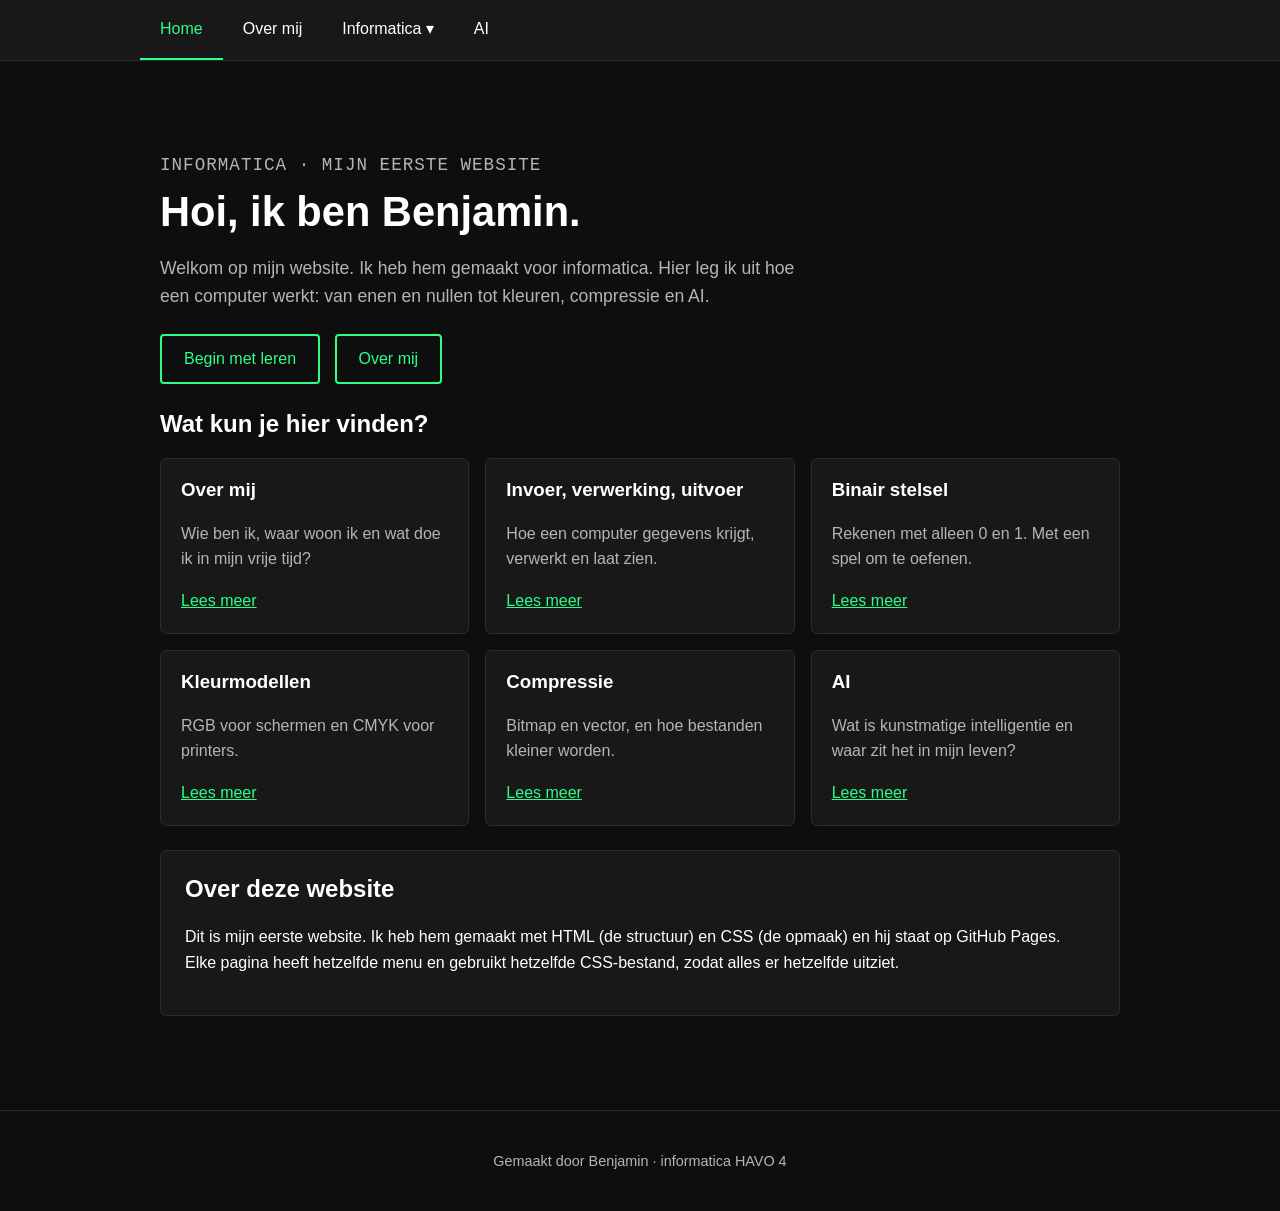
==== commit c9c6ee22: "Refactor index.html structure and content" ====
--- a/index.html
+++ b/index.html
@@ -1,195 +1,91 @@
-<!DOCTYPE html>
-<html lang="nl">
+<!DOCTYPE html> <!-- dit is de homepage van mijn site -->
+<html lang="nl"> <!-- het html-element: alles van de pagina staat hierin. lang="nl" = Nederlands -->
 <head>
-    <meta charset="UTF-8">
-    <meta name="viewport" content="width=device-width, initial-scale=1.0">
-    <title>Benjamin — Informatica</title>
-    <link rel="stylesheet" href="opmaak.css">
+  <meta charset="utf-8"> <!-- zorgt dat tekens zoals é en ë goed worden getoond -->
+  <meta name="viewport" content="width=device-width, initial-scale=1"> <!-- pagina past zich aan op een telefoon -->
+  <title>Benjamin | Informatica</title> <!-- de titel die in het tabblad staat -->
+  <link rel="stylesheet" type="text/css" href="opmaak.css"> <!-- koppelt het CSS-bestand aan deze pagina -->
 </head>
 <body>
-    <!-- Bovenmenu dat op alle pagina's terugkomt -->
-    <header class="header">
-        <nav class="wrap nav">
-            <a class="logo" href="index.html">B<span>/</span></a>
 
-            <ul class="nav-links">
-                <li><a class="active" href="index.html">Home</a></li>
-                <li class="drop">
-                    <details>
-                        <summary>Onderwerpen <span>⌄</span></summary>
-                        <div class="drop-menu">
-                            <a href="invoer-verwerking-uitvoer.html">Invoer / verwerking / uitvoer</a>
-                            <a href="binairstelsel.html">Binair stelsel</a>
-                            <a href="kleurmodellen.html">Kleurmodellen</a>
-                            <a href="compressie.html">Compressie</a>
-                            <a href="ai.html">AI</a>
-                        </div>
-                    </details>
-                </li>
-                <li><a href="#over">Over mij</a></li>
-            </ul>
+  <!-- MENU: een lijst (ul) met links. Het menu staat op elke pagina hetzelfde. -->
+  <nav>
+    <ul class="menu">
+      <li class="actief"><a href="index.html">Home</a></li> <!-- class="actief" = de pagina waar je nu bent -->
+      <li><a href="overmij.html">Over mij</a></li>
+      <!-- DROPDOWNMENU: een tweede ul zit binnen een li van het hoofdmenu -->
+      <li class="dropdown"><a href="#">Informatica &#9662;</a>
+        <ul class="submenu">
+          <li><a href="ivo.html">Invoer, verwerking, uitvoer</a></li>
+          <li><a href="binairstelsel.html">Binair stelsel</a></li>
+          <li><a href="kleurmodellen.html">Kleurmodellen</a></li>
+          <li><a href="compressie.html">Compressie</a></li>
+        </ul>
+      </li>
+      <li><a href="ai.html">AI</a></li>
+    </ul>
+  </nav>
 
-            <span class="nav-label">HAVO 4 · 2026</span>
-        </nav>
-    </header>
+  <main>
 
-    <main>
-        <!-- Introductie -->
-        <section class="hero wrap">
-            <div class="hero-copy">
-                <p class="eyebrow"><span class="dot"></span> MIJN EERSTE WEBSITE</p>
-                <h1>Benjamin.<br><span>Dit is mijn</span><br>digitale wereld.</h1>
-                <p class="intro">
-                    Een website over mij en de techniek achter computers.
-                    Van nullen en enen tot pixels, compressie en kunstmatige
-                    intelligentie.
-                </p>
+    <!-- HERO: grote titel met een korte introductie en twee knoppen -->
+    <div class="hero">
+      <p class="label">Informatica &middot; mijn eerste website</p> <!-- p = paragraaf -->
+      <h1>Hoi, ik ben Benjamin.</h1> <!-- h1 = de belangrijkste kop van de pagina -->
+      <p>Welkom op mijn website. Ik heb hem gemaakt voor informatica. Hier leg ik uit hoe een computer werkt: van enen en nullen tot kleuren, compressie en AI.</p>
+      <!-- knoppen: links (a) met class="knop" zodat CSS ze als knop opmaakt -->
+      <a class="knop" href="ivo.html">Begin met leren</a>
+      <a class="knop" href="overmij.html">Over mij</a>
+    </div>
 
-                <div class="actions">
-                    <a class="button" href="#onderwerpen">Bekijk de onderwerpen ↓</a>
-                    <a class="text-link" href="#over">Over mij ↗</a>
-                </div>
+    <h2>Wat kun je hier vinden?</h2>
 
-                <div class="facts">
-                    <span>15 JAAR</span><span>ZOETERWOUDE</span><span>HAVO 4</span>
-                </div>
-            </div>
+    <!-- KAARTEN: elke kaart is een div (block-element) met een kop, tekst en een link.
+         Een div is een container; het raster staat in de CSS (.kaarten). -->
+    <div class="kaarten">
+      <div class="kaart">
+        <h3>Over mij</h3>
+        <p>Wie ben ik, waar woon ik en wat doe ik in mijn vrije tijd?</p>
+        <a href="overmij.html">Lees meer</a>
+      </div>
+      <div class="kaart">
+        <h3>Invoer, verwerking, uitvoer</h3>
+        <p>Hoe een computer gegevens krijgt, verwerkt en laat zien.</p>
+        <a href="ivo.html">Lees meer</a>
+      </div>
+      <div class="kaart">
+        <h3>Binair stelsel</h3>
+        <p>Rekenen met alleen 0 en 1. Met een spel om te oefenen.</p>
+        <a href="binairstelsel.html">Lees meer</a>
+      </div>
+      <div class="kaart">
+        <h3>Kleurmodellen</h3>
+        <p>RGB voor schermen en CMYK voor printers.</p>
+        <a href="kleurmodellen.html">Lees meer</a>
+      </div>
+      <div class="kaart">
+        <h3>Compressie</h3>
+        <p>Bitmap en vector, en hoe bestanden kleiner worden.</p>
+        <a href="compressie.html">Lees meer</a>
+      </div>
+      <div class="kaart">
+        <h3>AI</h3>
+        <p>Wat is kunstmatige intelligentie en waar zit het in mijn leven?</p>
+        <a href="ai.html">Lees meer</a>
+      </div>
+    </div>
 
-            <div class="hero-art">
-                <div class="art-label"><span>BENJAMIN / 001</span><span>ONLINE</span></div>
-                <img src="afbeeldingen/benjamin.svg" alt="Grafische B met een pixelraster">
-                <div class="art-caption">GEBOUWD MET HTML + CSS</div>
-            </div>
-        </section>
+    <!-- BLOK: uitleg over de website zelf -->
+    <div class="blok">
+      <h2>Over deze website</h2>
+      <p>Dit is mijn eerste website. Ik heb hem gemaakt met HTML (de structuur) en CSS (de opmaak) en hij staat op GitHub Pages. Elke pagina heeft hetzelfde menu en gebruikt hetzelfde CSS-bestand, zodat alles er hetzelfde uitziet.</p>
+    </div>
 
-        <div class="marquee">
-            <div class="marquee-inner">
-                <span>INPUT / PROCESS / OUTPUT</span><b>✳</b>
-                <span>BINARY</span><b>✳</b>
-                <span>RGB</span><b>✳</b>
-                <span>COMPRESSION</span><b>✳</b>
-                <span>ARTIFICIAL INTELLIGENCE</span>
-            </div>
-        </div>
+  </main>
 
-        <!-- Kaarten naar de vijf onderwerpen -->
-        <section class="section wrap" id="onderwerpen">
-            <div class="section-heading">
-                <div>
-                    <p class="eyebrow">01 / DE INHOUD</p>
-                    <h2>Wat zit er<br>achter het scherm?</h2>
-                </div>
-                <p>
-                    Vijf onderwerpen uit de les. Elke pagina heeft uitleg,
-                    voorbeelden en een video.
-                </p>
-            </div>
+  <footer>
+    <p>Gemaakt door Benjamin &middot; informatica HAVO 4</p>
+  </footer>
 
-            <div class="cards">
-                <a class="topic-card" href="invoer-verwerking-uitvoer.html">
-                    <div class="card-head"><span>01</span><span>↗</span></div>
-                    <img src="afbeeldingen/io.svg" alt="Schema van invoer, verwerking en uitvoer">
-                    <p class="category">DE BASIS</p>
-                    <h3>Invoer, verwerking, uitvoer</h3>
-                    <p>Hoe een computer gegevens omzet in een resultaat.</p>
-                    <span class="card-bottom">BEKIJK PAGINA →</span>
-                </a>
-
-                <a class="topic-card" href="binairstelsel.html">
-                    <div class="card-head"><span>02</span><span>↗</span></div>
-                    <img src="afbeeldingen/binair.svg" alt="Binaire cijfers">
-                    <p class="category">GETALLEN</p>
-                    <h3>Binair stelsel</h3>
-                    <p>Rekenen met maar twee cijfers: 0 en 1.</p>
-                    <span class="card-bottom">BEKIJK PAGINA →</span>
-                </a>
-
-                <a class="topic-card" href="kleurmodellen.html">
-                    <div class="card-head"><span>03</span><span>↗</span></div>
-                    <img src="afbeeldingen/rgb.svg" alt="Rood, groen en blauw licht">
-                    <p class="category">BEELD</p>
-                    <h3>Kleurmodellen</h3>
-                    <p>Hoe schermen en printers kleuren weergeven.</p>
-                    <span class="card-bottom">BEKIJK PAGINA →</span>
-                </a>
-
-                <a class="topic-card" href="compressie.html">
-                    <div class="card-head"><span>04</span><span>↗</span></div>
-                    <img src="afbeeldingen/compressie.svg" alt="Illustratie van pixels en compressie">
-                    <p class="category">BESTANDEN</p>
-                    <h3>Compressie</h3>
-                    <p>Bitmap, vector en bestanden kleiner maken.</p>
-                    <span class="card-bottom">BEKIJK PAGINA →</span>
-                </a>
-
-                <a class="topic-card" href="ai.html">
-                    <div class="card-head"><span>05</span><span>↗</span></div>
-                    <img src="afbeeldingen/ai.svg" alt="Illustratie van een AI-chip">
-                    <p class="category">TECHNOLOGIE</p>
-                    <h3>Kunstmatige intelligentie</h3>
-                    <p>AI in schoolwerk en op een smartphone.</p>
-                    <span class="card-bottom">BEKIJK PAGINA →</span>
-                </a>
-            </div>
-        </section>
-
-        <!-- Persoonlijke introductie -->
-        <section class="about" id="over">
-            <div class="wrap about-inner">
-                <div class="about-mark">B<span>/</span></div>
-                <div>
-                    <p class="eyebrow">02 / OVER MIJ</p>
-                    <h2>Even kennismaken.</h2>
-                    <p>
-                        Mijn naam is Benjamin, ik ben 15 jaar en woon in
-                        Zoeterwoude. In mijn vrije tijd game ik graag.
-                        Sport is niet echt mijn ding en slapen hoort er
-                        natuurlijk ook bij.
-                    </p>
-                    <p>
-                        Ik maak deze website voor informatica op HAVO 4.
-                        Het is mijn eerste website, dus ik leer hoe HTML
-                        de inhoud maakt en CSS de opmaak regelt.
-                    </p>
-                    <div class="tags"><span>GAMEN</span><span>HAVO 4</span><span>EERSTE WEBSITE</span></div>
-                </div>
-            </div>
-        </section>
-
-        <!-- Algemene video over computers -->
-        <section class="section wrap">
-            <div class="video-layout">
-                <div class="video-text">
-                    <p class="eyebrow">03 / KIJK MEE</p>
-                    <h2>What makes a computer a computer?</h2>
-                    <p>
-                        Deze video geeft een algemene introductie tot computers.
-                        Hij past bij de website omdat de vijf pagina's laten zien
-                        hoe computers gegevens, afbeeldingen en informatie verwerken.
-                    </p>
-                    <p class="note">
-                        Bekijk de video zelf voordat je de website inlevert en pas
-                        deze toelichting aan als je iets anders interessant vond.
-                    </p>
-                </div>
-                <div class="video-frame">
-                    <iframe
-                        src="https://www.youtube-nocookie.com/embed/mCq8-xTH7jA"
-                        title="How Computers Work: What Makes a Computer, a Computer?"
-                        loading="lazy"
-                        allowfullscreen>
-                    </iframe>
-                </div>
-            </div>
-        </section>
-    </main>
-
-    <footer class="footer">
-        <div class="wrap footer-inner">
-            <a class="footer-logo" href="index.html">B<span>/</span></a>
-            <span>Benjamin · Informatica · 2026</span>
-            <a href="#top">Terug naar boven ↑</a>
-        </div>
-    </footer>
 </body>
 </html>
--- a/opmaak.css
+++ b/opmaak.css
@@ -1,256 +1,364 @@
-/* =====================================================
-   BENJAMIN — INFORMATICA WEBSITE
-   Niveau: HAVO 4
-   Dit CSS-bestand bepaalt de opmaak van alle pagina's.
-   ===================================================== */
-
-
-/* 1. KLEUREN EN ALGEMENE INSTELLINGEN */
-
+/* ==========================================================
+   opmaak.css - de opmaak (stijl) van al mijn pagina's
+   Elke .html-pagina is hieraan gekoppeld met <link> in de <head>.
+   Verander ik hier iets, dan verandert het op ALLE pagina's.
+   ========================================================== */
+
+/* ---------- KLEUR ----------
+   Kleuren schrijf ik als hexadecimale code: #RRGGBB
+   (2 tekens rood, 2 tekens groen, 2 tekens blauw).
+   Voorbeeld: mijn groen #2bff88 = rood 2B (43), groen FF (255), blauw 88 (136).
+   Ik zet de kleuren hier als variabelen, zodat ik ze maar op 1 plek hoef
+   aan te passen. Gebruiken doe ik met var(--naam). */
 :root {
-    --bg: #10110f;
-    --panel: #181a17;
-    --panel-light: #20231e;
-    --text: #f2f2e9;
-    --muted: #b0b3a8;
-    --dim: #7e8478;
-    --line: #34382f;
-    --lime: #d8ff00;
-    --max-width: 1120px;
-}
-
-/* De breedte van elementen is inclusief padding en rand. */
+  --achtergrond: #0e0e0e;  /* bijna zwart: achtergrond van de pagina */
+  --vlak: #181818;         /* donkergrijs: menu en blokken */
+  --rand: #2c2c2c;         /* grijs: randjes */
+  --tekst: #ffffff;        /* wit: tekstkleur */
+  --tekst-zacht: #b5b5b5;  /* lichtgrijs: minder belangrijke tekst */
+  --groen: #2bff88;        /* felgroen: accentkleur */
+}
+
+/* ---------- ALGEMEEN ----------
+   Selector * = geldt voor ALLE elementen.
+   border-box: padding en rand tellen mee in de breedte. */
 * {
-    box-sizing: border-box;
-}
-
-/* Zorg dat links op dezelfde pagina soepel scrollen. */
-html {
-    scroll-behavior: smooth;
-    scroll-padding-top: 95px;
-}
-
-/* De basisopmaak geldt voor de hele website. */
+  box-sizing: border-box;
+}
+
+/* Selector body = de hele pagina */
 body {
-    margin: 0;
-    background: var(--bg);
-    color: var(--text);
-    font-family: Arial, Helvetica, sans-serif;
-    line-height: 1.65;
-}
-
-/* Afbeeldingen mogen niet buiten hun container vallen. */
-img {
-    display: block;
-    max-width: 100%;
-}
-
-/* Links krijgen de tekstkleur van de website. */
+  margin: 0;
+  background-color: var(--achtergrond); /* achtergrondkleur */
+  color: var(--tekst);                  /* tekstkleur: wit */
+  font-family: "Segoe UI", Arial, sans-serif;
+  line-height: 1.6;
+}
+
+/* Selector a = alle links */
 a {
-    color: inherit;
-}
-
-/* Geselecteerde tekst krijgt een limekleurige achtergrond. */
-::selection {
-    background: var(--lime);
-    color: #10110f;
-}
-
-/* De inhoud blijft gecentreerd en heeft een maximale breedte. */
-.shell {
-    width: min(var(--max-width), calc(100% - 48px));
-    margin-inline: auto;
-}
-
-/* Koppen en tekst mogen niet buiten hun vak lopen. */
-h1,
-h2,
-h3,
-p {
-    overflow-wrap: break-word;
-}
-
-/* Algemene opmaak van koppen. */
-h1,
-h2,
-h3 {
-    line-height: 1.08;
-    letter-spacing: -0.045em;
-}
-
-/* Hoofdkoppen zijn groot en opvallend. */
+  color: var(--groen);
+}
+
+h1, h2, h3 {
+  line-height: 1.2;
+}
 h1 {
-    margin: 0 0 22px;
-    font-size: clamp(52px, 7vw, 84px);
-    font-weight: 900;
-    line-height: 0.99;
-}
-
-/* Limegroen benadrukt belangrijke woorden in koppen. */
-h1 span,
-h2 span {
-    color: var(--lime);
-}
-
-/* Opmaak voor kleine categorielabels en codeachtige tekst. */
-.overline,
-.card-tag,
-.section-kicker,
-.art-caption,
-.hero-data,
-.visual-top,
-.visual-bottom,
-.step,
-.note-label,
-.format-line,
-.process-grid small,
-.phone-model small,
-.phone-model span,
-.phone-features > article > b,
-.disclaimer,
-.footer-brand {
-    font-family: Consolas, "Courier New", monospace;
-}
-
-/* Kleine hoofdletters boven de koppen. */
-.overline {
-    display: flex;
-    align-items: center;
-    gap: 9px;
-    margin: 0 0 18px;
-    color: var(--dim);
-    font-size: 10px;
-    font-weight: bold;
-    letter-spacing: 0.15em;
-}
-
-/* Het kleine groene bolletje naast een label. */
-.live-dot {
-    display: inline-block;
-    width: 7px;
-    height: 7px;
-    flex-shrink: 0;
-    border-radius: 50%;
-    background: var(--lime);
-    box-shadow: 0 0 10px #d8ff0066;
-}
-
-
-/* 2. HET BOVENMENU */
-
-.site-header {
-    position: sticky;
-    top: 0;
-    z-index: 20;
-    border-bottom: 1px solid var(--line);
-    background: rgba(16, 17, 15, 0.95);
-    backdrop-filter: blur(12px);
-}
-
-/* Onderdelen van het menu staan naast elkaar. */
-.nav {
-    display: flex;
-    align-items: center;
-    gap: 30px;
-    min-height: 76px;
-}
-
-/* Logo en naam links in het menu. */
-.brand {
-    display: flex;
-    align-items: center;
-    gap: 11px;
-    flex-shrink: 0;
-    text-decoration: none;
-}
-
-/* Het vakje met de letter B. */
-.brand-mark {
-    display: grid;
-    place-items: center;
-    width: 41px;
-    height: 41px;
-    border: 1px solid var(--lime);
-    color: var(--lime);
-    font-size: 24px;
-    font-weight: 900;
-    letter-spacing: -3px;
-}
-
-.brand-mark span,
-.footer-brand span {
-    color: #fff;
-}
-
-/* De merknaam en ondertitel worden onder elkaar gezet. */
-.brand strong,
-.brand small {
-    display: block;
-}
-
-.brand strong {
-    font-size: 12px;
-    letter-spacing: 0.17em;
-}
-
-.brand small {
-    margin-top: 3px;
-    color: var(--dim);
-    font-size: 8px;
-    font-weight: bold;
-    letter-spacing: 0.14em;
-}
-
-/* De hoofdlinks van het menu. */
-.nav-main {
-    display: flex;
-    align-items: center;
-    gap: 7px;
-    margin: 0 auto;
-    padding: 0;
-    list-style: none;
-}
-
-/* Standaardopmaak voor Home en de dropdownknop. */
-.nav-home,
-.dropdown summary {
-    display: block;
-    padding: 10px 13px;
-    border: 1px solid transparent;
-    border-radius: 4px;
-    color: #d3d6cc;
-    text-decoration: none;
-    font-size: 12px;
-    font-weight: bold;
-    cursor: pointer;
-    list-style: none;
-}
-
-/* Verberg het standaardpijltje van het dropdownmenu. */
-.dropdown summary::-webkit-details-marker {
-    display: none;
-}
-
-/* Het pijltje naast Onderwerpen. */
-.dropdown summary span {
-    margin-left: 8px;
-    color: var(--lime);
-}
-
-/* Hover en de actieve pagina krijgen extra contrast. */
-.nav-home:hover,
-.dropdown summary:hover,
-.nav-home.current,
-.dropdown[open] summary {
-    border-color: var(--line);
-    color: var(--lime);
-    background: #1d2018;
-}
-
-/* De dropdown wordt ten opzichte van deze knop geplaatst. */
-.nav-drop,
-.dropdown {
-    position: relative;
-}
-
-/* De link naar
+  font-size: 2.6rem;
+  margin: 0 0 12px 0;
+}
+h2 {
+  font-size: 1.5rem;
+  margin-top: 0;
+}
+
+/* ---------- MENU ----------
+   Het menu is een lijst (ul) met links (a) erin.
+   position: sticky zorgt dat het menu bovenaan blijft staan als je scrolt. */
+nav {
+  background-color: var(--vlak);
+  border-bottom: 1px solid var(--rand);
+  position: sticky;
+  top: 0;
+  z-index: 100;
+}
+
+/* Selector .menu = de ul met class="menu" (het hoofdmenu).
+   display: flex zet de items naast elkaar. */
+.menu {
+  list-style-type: none; /* geen bolletjes */
+  margin: 0 auto;
+  padding: 0;
+  display: flex;
+  flex-wrap: wrap;
+  max-width: 1000px;     /* maximale breedte van het menu */
+}
+.menu li {
+  position: relative;    /* nodig om het dropdownmenu eronder te plaatsen */
+}
+.menu a {
+  display: block;        /* de hele knop is klikbaar, niet alleen de tekst */
+  padding: 16px 20px;
+  color: var(--tekst);
+  text-decoration: none;
+}
+/* a:hover = als de muis over de link staat */
+.menu a:hover {
+  color: var(--groen);
+  background-color: #222222;
+}
+/* de pagina waar je nu op zit krijgt een groen streepje */
+.menu li.actief > a {
+  color: var(--groen);
+  border-bottom: 2px solid var(--groen);
+}
+
+/* Dropdownmenu: de ul met class="submenu" zit in het hoofdmenu.
+   Standaard is hij verborgen (display: none). */
+.submenu {
+  display: none;
+  position: absolute;    /* zweeft onder de knop "Informatica" */
+  top: 100%;
+  left: 0;
+  min-width: 280px;      /* minimale breedte */
+  margin: 0;
+  padding: 0;
+  list-style-type: none;
+  background-color: var(--vlak);
+  border: 1px solid var(--rand);
+}
+/* Als je over het li-element met het submenu gaat, laten we het submenu zien */
+.menu li:hover .submenu,
+.menu li:focus-within .submenu {
+  display: block;
+}
+.submenu a {
+  padding: 12px 20px;
+}
+
+/* ---------- HOOFDINHOUD ---------- */
+main {
+  max-width: 1000px;           /* breedte van de inhoud */
+  margin: 0 auto;              /* in het midden van de pagina */
+  padding: 40px 20px 70px 20px;
+}
+
+.hero {
+  padding: 50px 0 20px 0;
+}
+.hero p {
+  max-width: 640px;
+  color: var(--tekst-zacht);
+  font-size: 1.1rem;
+}
+
+/* klein groen label boven een titel */
+.label {
+  color: var(--groen);
+  font-family: Consolas, monospace;
+  font-size: 0.9rem;
+  letter-spacing: 1px;
+  text-transform: uppercase;
+  margin: 0 0 8px 0;
+}
+
+/* een blok (div) met donkergrijze achtergrond */
+.blok {
+  background-color: var(--vlak);
+  border: 1px solid var(--rand);
+  border-radius: 6px;
+  padding: 24px;
+  margin: 24px 0;
+}
+
+/* raster met kaarten op de homepage */
+.kaarten {
+  display: grid;
+  grid-template-columns: repeat(auto-fit, minmax(280px, 1fr));
+  gap: 16px;
+}
+.kaart {
+  background-color: var(--vlak);
+  border: 1px solid var(--rand);
+  border-radius: 6px;
+  padding: 20px;
+}
+.kaart:hover {
+  border-color: var(--groen);
+}
+.kaart h3 {
+  margin-top: 0;
+}
+.kaart p {
+  color: var(--tekst-zacht);
+}
+
+/* twee kolommen naast elkaar (op een smal scherm onder elkaar) */
+.kolommen {
+  display: grid;
+  grid-template-columns: repeat(auto-fit, minmax(280px, 1fr));
+  gap: 16px;
+}
+
+/* ---------- KNOPPEN ---------- */
+.knop {
+  display: inline-block;
+  padding: 10px 22px;
+  margin: 6px 10px 6px 0;
+  border: 2px solid var(--groen);
+  background-color: transparent;
+  color: var(--groen);
+  font: inherit;
+  text-decoration: none;
+  cursor: pointer;
+  border-radius: 4px;
+}
+.knop:hover {
+  background-color: var(--groen);
+  color: #000000;
+}
+
+/* ---------- TABELLEN ---------- */
+.tabel {
+  overflow-x: auto; /* op een telefoon kun je de tabel zijwaarts schuiven */
+}
+table {
+  border-collapse: collapse;
+  width: 100%;
+  margin: 12px 0;
+}
+th, td {
+  border: 1px solid var(--rand);
+  padding: 8px 12px;
+  text-align: left;
+}
+th {
+  background-color: var(--achtergrond);
+  color: var(--groen);
+}
+
+/* ---------- INVOERVELDEN ---------- */
+input[type="number"],
+input[type="text"] {
+  background-color: var(--achtergrond);
+  color: var(--tekst);
+  border: 1px solid var(--rand);
+  padding: 8px 10px;
+  font: inherit;
+  border-radius: 4px;
+  width: 120px;
+}
+input[type="text"] {
+  width: 240px;
+}
+input[type="range"] {
+  accent-color: var(--groen);
+  width: 220px;
+  vertical-align: middle;
+}
+
+/* tekst die de computer als uitvoer laat zien */
+.uitvoer {
+  font-family: Consolas, monospace;
+  color: var(--groen);
+  font-size: 1.2rem;
+}
+
+/* ---------- PAGINA: INVOER - VERWERKING - UITVOER ---------- */
+.stroom {
+  display: flex;
+  gap: 10px;
+  flex-wrap: wrap;
+}
+.stap {
+  flex: 1;
+  min-width: 220px;
+  background-color: var(--vlak);
+  border: 1px solid var(--rand);
+  border-top: 3px solid var(--groen);
+  border-radius: 4px;
+  padding: 16px;
+}
+.stap h3 {
+  margin-top: 0;
+}
+.pijl {
+  align-self: center;
+  color: var(--groen);
+  font-size: 1.8rem;
+}
+
+/* ---------- PAGINA: BINAIR STELSEL ---------- */
+.bits {
+  display: flex;
+  gap: 8px;
+  flex-wrap: wrap;
+}
+.bitkolom {
+  text-align: center;
+  color: var(--tekst-zacht);
+  font-size: 0.85rem;
+}
+.bit {
+  width: 56px;   /* breedte van de bit-knop */
+  height: 56px;  /* hoogte van de bit-knop */
+  margin-top: 6px;
+  background-color: var(--achtergrond);
+  color: var(--tekst);
+  border: 2px solid var(--rand);
+  border-radius: 4px;
+  font: 1.4rem Consolas, monospace;
+  cursor: pointer;
+}
+.bit.aan {
+  border-color: var(--groen);
+  color: var(--groen);
+}
+
+/* ---------- PAGINA: KLEURMODELLEN ---------- */
+.kleuren {
+  display: grid;
+  grid-template-columns: repeat(auto-fill, minmax(150px, 1fr));
+  gap: 12px;
+}
+.kleurblok p {
+  margin: 6px 0 0 0;
+  font-size: 0.9rem;
+  color: var(--tekst-zacht);
+}
+.vak {
+  height: 70px; /* hoogte van het kleurvlak */
+  border: 1px solid var(--rand);
+  border-radius: 4px;
+}
+
+/* ---------- VIDEO: afbeelding die naar YouTube linkt ---------- */
+.video {
+  position: relative;
+  display: block;
+  max-width: 480px;
+}
+.video img {
+  width: 100%;
+  display: block;
+  border: 1px solid var(--rand);
+  border-radius: 6px;
+}
+/* het play-knopje (een rondje met een driehoekje) over de afbeelding */
+.video::after {
+  content: "\25B6";
+  position: absolute;
+  top: 50%;
+  left: 50%;
+  width: 64px;
+  height: 64px;
+  margin: -32px 0 0 -32px;
+  border: 2px solid var(--groen);
+  border-radius: 50%;
+  background-color: rgba(0, 0, 0, 0.75);
+  color: var(--groen);
+  text-align: center;
+  line-height: 60px;
+  font-size: 1.5rem;
+}
+
+/* ---------- PAGINA: COMPRESSIE ---------- */
+.svgdemo {
+  display: flex;
+  gap: 40px;
+  flex-wrap: wrap;
+}
+.svgdemo figure {
+  margin: 0;
+  text-align: center;
+  color: var(--tekst-zacht);
+}
+
+/* ---------- ONDERAAN ---------- */
+footer {
+  border-top: 1px solid var(--rand);
+  padding: 24px 20px;
+  text-align: center;
+  color: var(--tekst-zacht);
+  font-size: 0.9rem;
+}
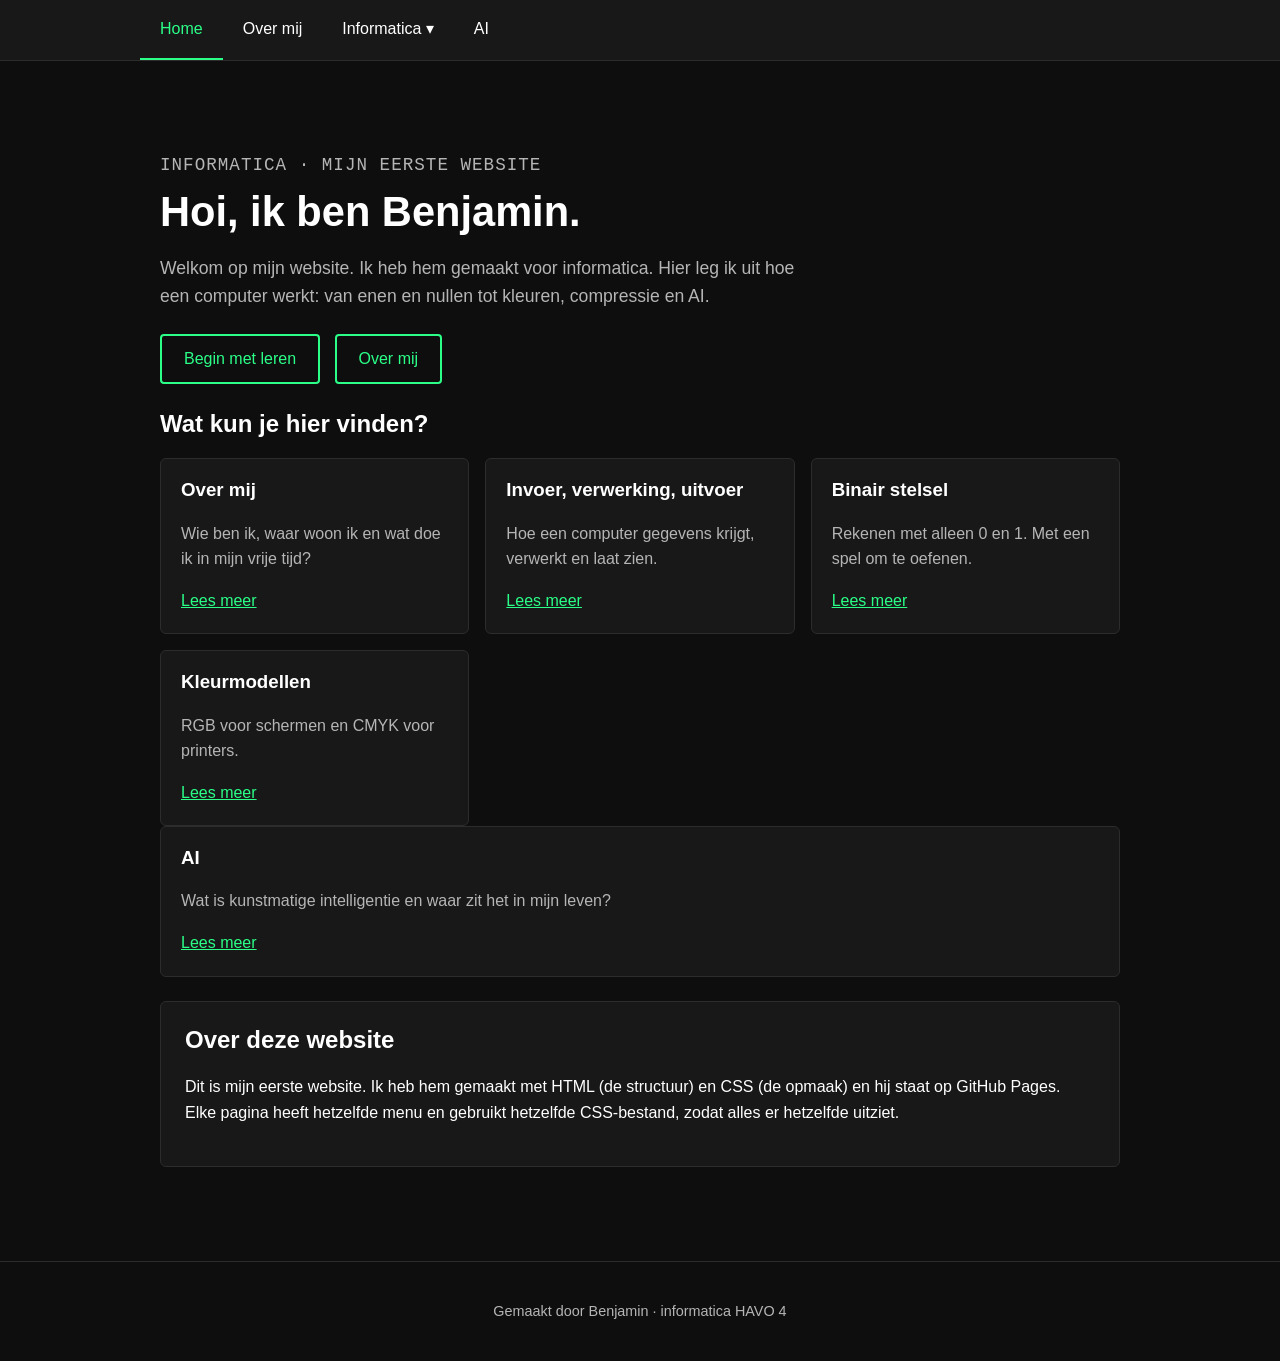
==== commit 3971e041: "Fix HTML structure and formatting issues" ====
--- a/index.html
+++ b/index.html
@@ -19,7 +19,7 @@
           <li><a href="ivo.html">Invoer, verwerking, uitvoer</a></li>
           <li><a href="binairstelsel.html">Binair stelsel</a></li>
           <li><a href="kleurmodellen.html">Kleurmodellen</a></li>
-          <li><a href="compressie.html">Compressie</a></li>
+          
         </ul>
       </li>
       <li><a href="ai.html">AI</a></li>
@@ -63,10 +63,7 @@
         <p>RGB voor schermen en CMYK voor printers.</p>
         <a href="kleurmodellen.html">Lees meer</a>
       </div>
-      <div class="kaart">
-        <h3>Compressie</h3>
-        <p>Bitmap en vector, en hoe bestanden kleiner worden.</p>
-        <a href="compressie.html">Lees meer</a>
+    
       </div>
       <div class="kaart">
         <h3>AI</h3>
